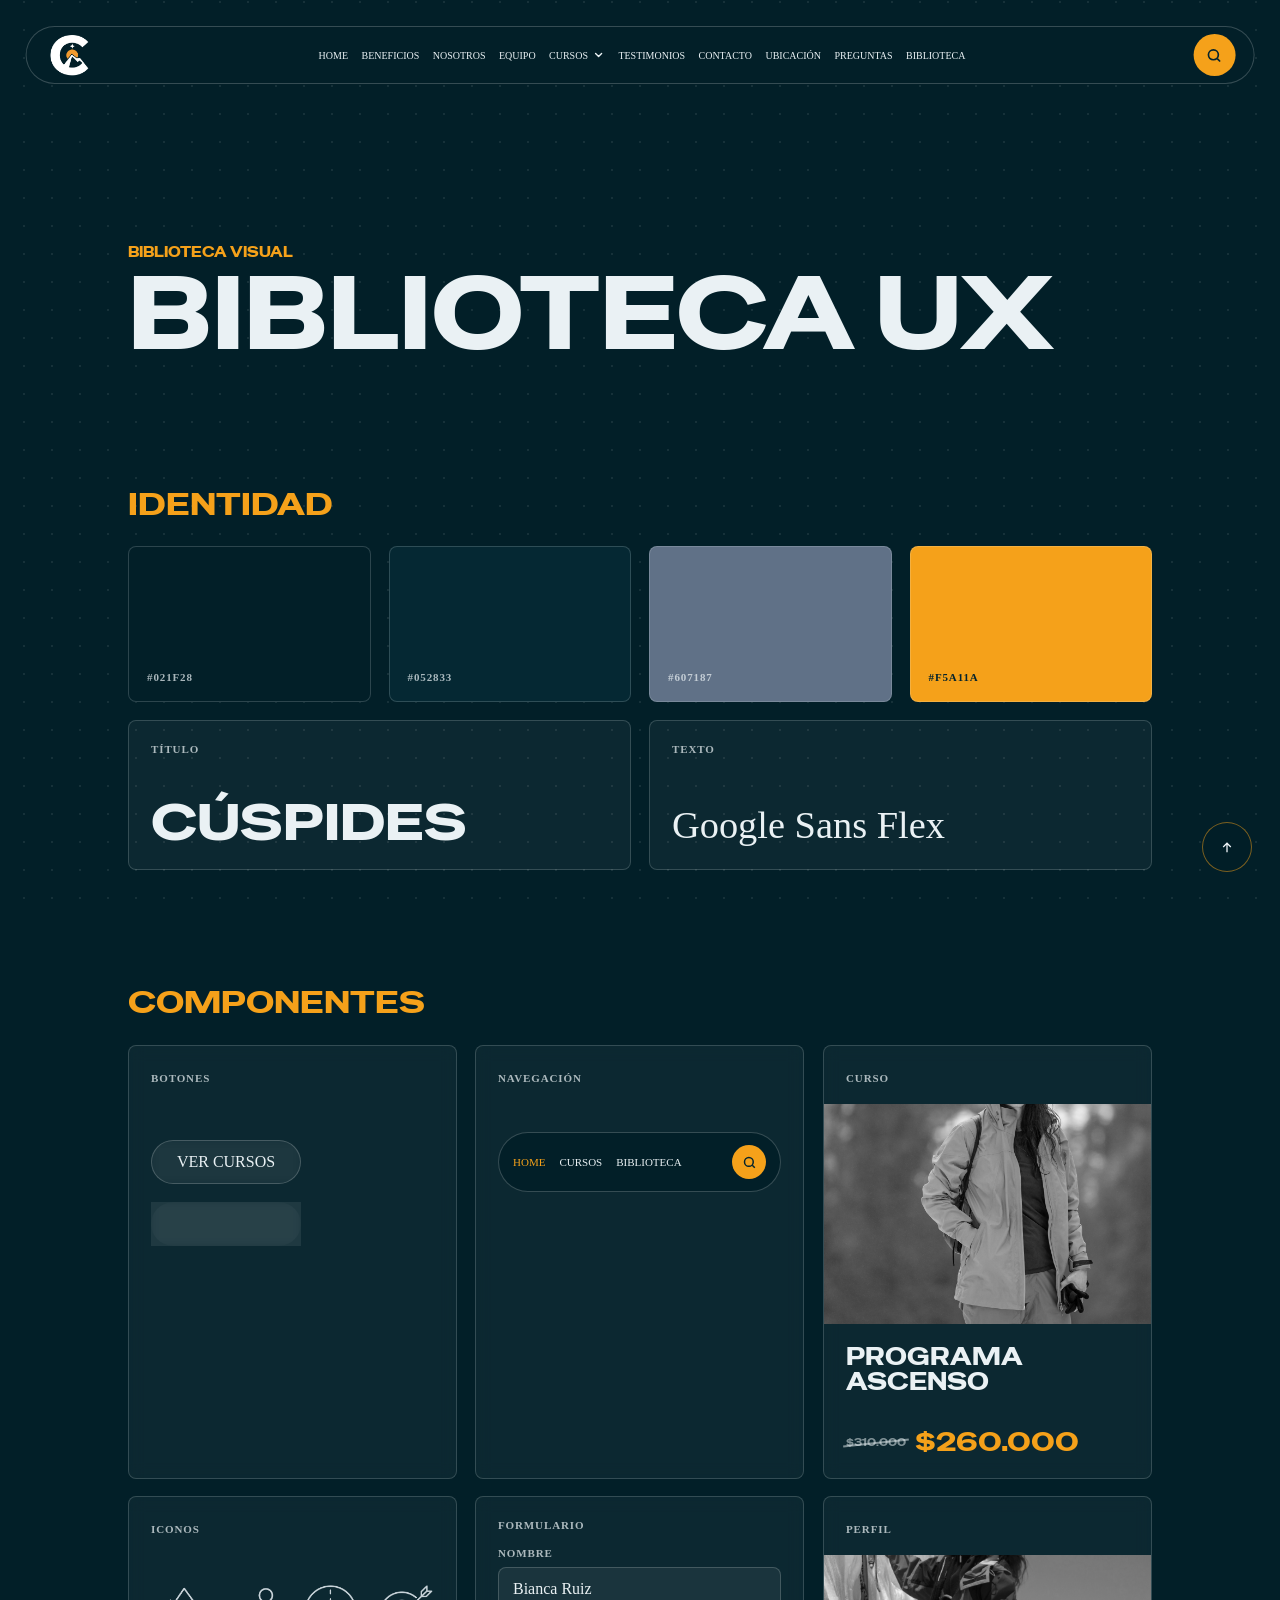
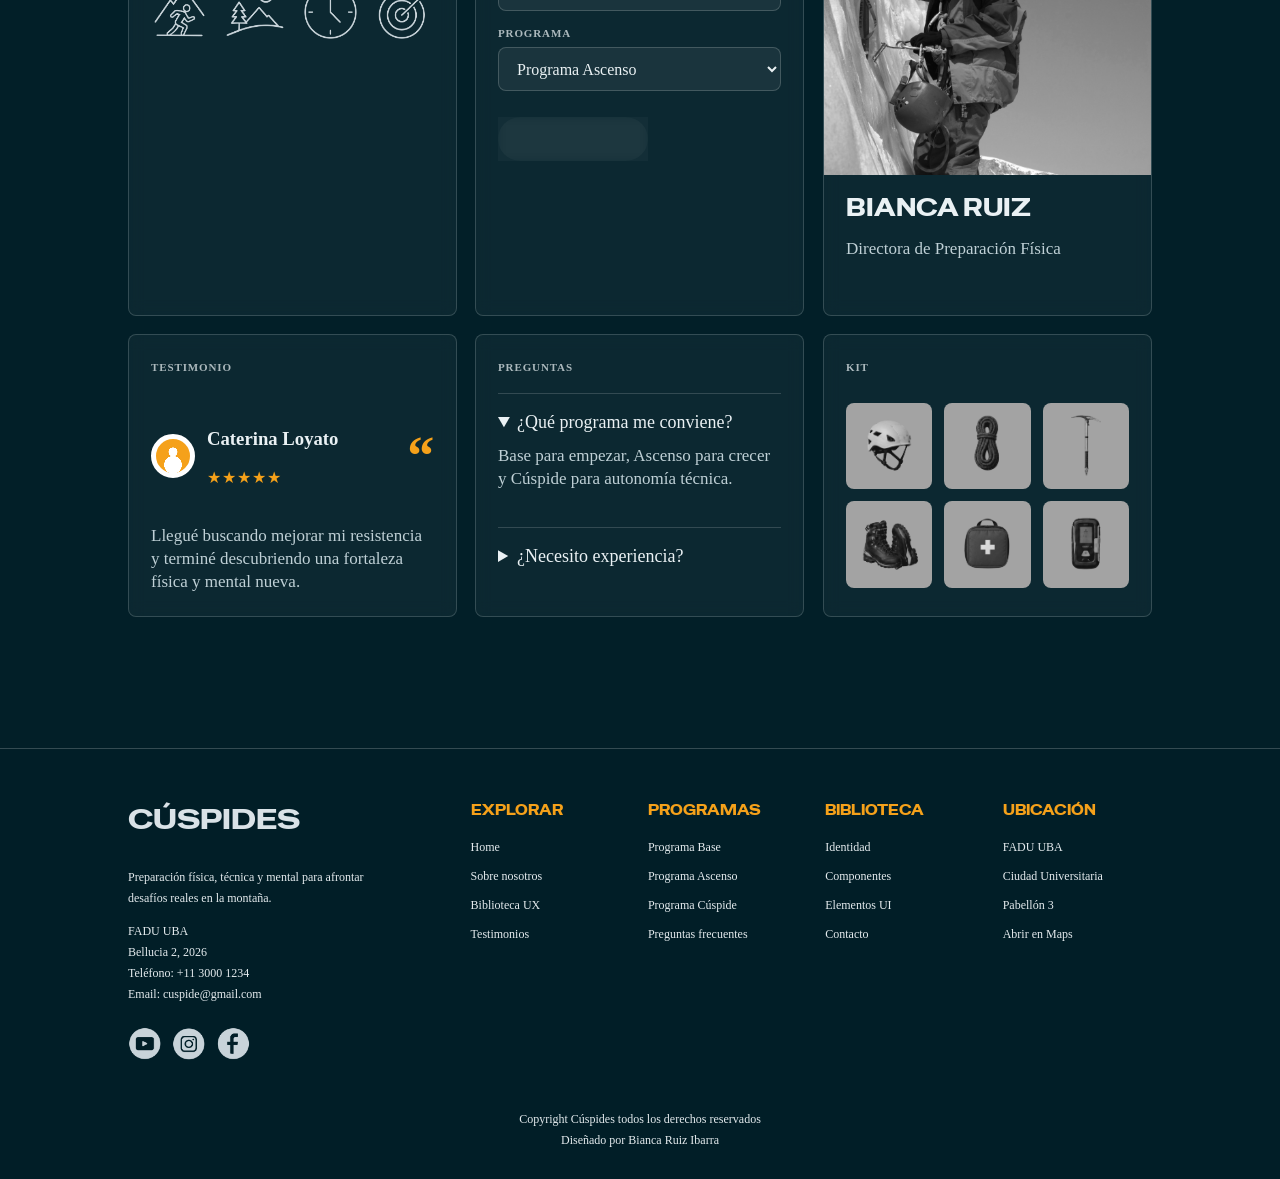
==== biblioteca.html @ 5a0a2b15 "PREENTREGAPRUEBA" ====
<!doctype html>
<html lang="es">
  <head>
    <meta charset="UTF-8" />
    <meta name="viewport" content="width=device-width, initial-scale=1.0" />
    <title>Biblioteca UX | Cúspides</title>
    <link rel="preconnect" href="https://fonts.googleapis.com" />
    <link rel="preconnect" href="https://fonts.gstatic.com" crossorigin />
    <link href="https://fonts.googleapis.com/css2?family=Google+Sans+Flex:opsz,wght@6..144,300..900&family=Special+Gothic+Expanded+One&display=swap" rel="stylesheet" />
    <link rel="stylesheet" href="styles.css" />
  </head>
  <body class="library-page">
    <div class="cursor-follower" aria-hidden="true"></div>
    <header class="site-header" data-header>
      <a class="brand" href="index.html" aria-label="Cúspides inicio">
        <img src="assets/images/LOGO.png" alt="Cúspides" />
      </a>
      <a class="search-link" href="index.html#cursos" aria-label="Buscar cursos">
        <svg viewBox="0 0 24 24" aria-hidden="true"><circle cx="11" cy="11" r="7"></circle><path d="m16.5 16.5 4 4"></path></svg>
      </a>
      <button class="menu-toggle" type="button" aria-label="Abrir menú" aria-expanded="false" data-menu-toggle>
        <span></span>
        <span></span>
        <span></span>
      </button>
      <nav class="main-nav" data-nav>
        <a href="index.html#home">Home</a>
        <a href="index.html#beneficios">Beneficios</a>
        <a href="index.html#nosotros">Nosotros</a>
        <a href="index.html#equipo">Equipo</a>
        <div class="nav-course-menu">
          <button class="nav-course-trigger" type="button" aria-expanded="false" data-nav-course-toggle>
            <span>Cursos</span>
            <svg viewBox="0 0 16 16" aria-hidden="true"><path d="M4 6l4 4 4-4"></path></svg>
          </button>
          <div class="nav-course-dropdown" aria-label="Cursos disponibles">
            <a href="index.html#cursos">Programa Base</a>
            <a class="is-ascenso" href="programa-ascenso.html" data-detail-page-link>Programa Ascenso</a>
            <a href="index.html#cursos">Programa Cúspide</a>
          </div>
        </div>
        <a href="index.html#testimonios">Testimonios</a>
        <a href="index.html#contacto">Contacto</a>
        <a href="index.html#ubicacion">Ubicación</a>
        <a href="index.html#preguntas">Preguntas</a>
        <a class="active" href="biblioteca.html">Biblioteca</a>
      </nav>
    </header>

    <main id="home" class="library-main">
      <section class="library-hero-simple">
        <div class="library-hero-copy" data-animate>
          <p class="eyebrow">Biblioteca visual</p>
          <h1>Biblioteca UX</h1>
        </div>
      </section>

      <section class="library-showcase section-pad" id="identidad">
        <div class="library-showcase-head" data-animate>
          <h2>Identidad</h2>
        </div>
        <div class="library-swatch-grid" data-animate>
          <article class="library-swatch deep"><span>#021F28</span></article>
          <article class="library-swatch navy"><span>#052833</span></article>
          <article class="library-swatch steel"><span>#607187</span></article>
          <article class="library-swatch orange"><span>#F5A11A</span></article>
          <article class="library-font-card title-font"><span>Título</span><strong>CÚSPIDES</strong></article>
          <article class="library-font-card body-font"><span>Texto</span><strong>Google Sans Flex</strong></article>
        </div>
      </section>

      <section class="library-showcase section-pad" id="componentes">
        <div class="library-showcase-head" data-animate>
          <h2>Componentes</h2>
        </div>
        <div class="component-gallery">
          <article class="component-tile buttons-tile" data-animate>
            <span>Botones</span>
            <div class="button-row">
              <a class="outline-btn" href="index.html#cursos">Ver cursos</a>
              <a class="outline-btn dark" href="programa-ascenso.html" data-detail-page-link>Detalle</a>
            </div>
          </article>

          <article class="component-tile nav-tile" data-animate>
            <span>Navegación</span>
            <div class="mini-nav">
              <a class="active" href="index.html#home">Home</a>
              <a href="index.html#cursos">Cursos</a>
              <a href="biblioteca.html">Biblioteca</a>
              <a class="mini-search" href="index.html#cursos" aria-label="Buscar">
                <svg viewBox="0 0 24 24" aria-hidden="true"><circle cx="11" cy="11" r="7"></circle><path d="m16.5 16.5 4 4"></path></svg>
              </a>
            </div>
          </article>

          <article class="component-tile course-tile" data-animate>
            <span>Curso</span>
            <img src="assets/images/card4.jpg" alt="Cordada en ascenso" />
            <h3>Programa Ascenso</h3>
            <div class="course-price" aria-label="Precio con descuento: $260.000. Precio anterior: $310.000.">
              <span>$310.000</span>
              <b>$260.000</b>
            </div>
          </article>

          <article class="component-tile benefit-tile" data-animate>
            <span>Iconos</span>
            <div class="benefit-icons-row">
              <img src="assets/images/icono1.png" alt="" />
              <img src="assets/images/icono4.png" alt="" />
              <img src="assets/images/icono7.png" alt="" />
              <img src="assets/images/icono9.png" alt="" />
            </div>
          </article>

          <article class="component-tile form-tile" data-animate>
            <span>Formulario</span>
            <label><small>Nombre</small><input type="text" value="Bianca Ruiz" aria-label="Nombre" /></label>
            <label><small>Programa</small><select aria-label="Programa"><option>Programa Ascenso</option></select></label>
            <button class="outline-btn" type="button">Enviar</button>
          </article>

          <article class="component-tile coach-tile" data-animate>
            <span>Perfil</span>
            <img src="assets/images/bianca.jpg" alt="Bianca Ruiz escalando hielo" />
            <h3>Bianca Ruiz</h3>
            <p>Directora de Preparación Física</p>
          </article>

          <article class="component-tile testimonial-tile" data-animate>
            <span>Testimonio</span>
            <div class="person"><span></span><div><h3>Caterina Loyato</h3><p>★★★★★</p></div><b>“</b></div>
            <p>Llegué buscando mejorar mi resistencia y terminé descubriendo una fortaleza física y mental nueva.</p>
          </article>

          <article class="component-tile faq-tile" data-animate>
            <span>Preguntas</span>
            <details open>
              <summary>¿Qué programa me conviene?</summary>
              <p>Base para empezar, Ascenso para crecer y Cúspide para autonomía técnica.</p>
            </details>
            <details>
              <summary>¿Necesito experiencia?</summary>
              <p>Depende del programa elegido.</p>
            </details>
          </article>

          <article class="component-tile kit-tile" data-animate>
            <span>Kit</span>
            <div class="kit-mini-grid">
              <img src="assets/images/tool4.png" alt="" />
              <img src="assets/images/tool6.png" alt="" />
              <img src="assets/images/tool8.png" alt="" />
              <img src="assets/images/tool9.png" alt="" />
              <img src="assets/images/tool12.png" alt="" />
              <img src="assets/images/tool14.png" alt="" />
            </div>
          </article>
        </div>
      </section>
    </main>

    <footer class="footer">
      <div class="footer-inner">
        <div class="footer-brand">
          <h2>Cúspides</h2>
          <p>Preparación física, técnica y mental para afrontar desafíos reales en la montaña.</p>
          <p>FADU UBA<br />Bellucia 2, 2026<br />Teléfono: +11 3000 1234<br />Email: cuspide@gmail.com</p>
          <div class="socials">
            <a href="#" aria-label="YouTube de Cúspides">
              <img src="assets/images/redes1.png" alt="" />
            </a>
            <a href="#" aria-label="Instagram de Cúspides">
              <img src="assets/images/redes2.png" alt="" />
            </a>
            <a href="#" aria-label="Facebook de Cúspides">
              <img src="assets/images/redes3.png" alt="" />
            </a>
          </div>
        </div>
        <nav class="footer-links" aria-label="Enlaces del footer">
          <div>
            <h3>Explorar</h3>
            <a href="index.html#home">Home</a>
            <a href="index.html#nosotros">Sobre nosotros</a>
            <a href="biblioteca.html">Biblioteca UX</a>
            <a href="index.html#testimonios">Testimonios</a>
          </div>
          <div>
            <h3>Programas</h3>
            <a href="index.html#cursos">Programa Base</a>
            <a href="programa-ascenso.html" data-detail-page-link>Programa Ascenso</a>
            <a href="index.html#cursos">Programa Cúspide</a>
            <a href="index.html#preguntas">Preguntas frecuentes</a>
          </div>
          <div>
            <h3>Biblioteca</h3>
            <a href="#identidad">Identidad</a>
            <a href="#componentes">Componentes</a>
            <a href="#componentes">Elementos UI</a>
            <a href="index.html#contacto">Contacto</a>
          </div>
          <div>
            <h3>Ubicación</h3>
            <a href="index.html#ubicacion">FADU UBA</a>
            <a href="index.html#ubicacion">Ciudad Universitaria</a>
            <a href="index.html#ubicacion">Pabellón 3</a>
            <a href="https://www.google.com/maps/search/?api=1&query=FADU%20UBA%20Ciudad%20Universitaria%20Buenos%20Aires" target="_blank" rel="noreferrer">Abrir en Maps</a>
          </div>
        </nav>
      </div>
      <p class="copyright">Copyright Cúspides todos los derechos reservados<br />Diseñado por Bianca Ruiz Ibarra</p>
    </footer>

    <a class="back-top" href="#home" aria-label="Volver al inicio">
      <svg class="back-top-icon" viewBox="0 0 24 24" aria-hidden="true">
        <path d="M12 5 5.6 11.4l1.4 1.4 4-4V20h2V8.8l4 4 1.4-1.4L12 5Z"></path>
      </svg>
    </a>

    <script src="script.js"></script>
  </body>
</html>
---- styles.css ----
:root {
  --navy: #052833;
  --deep: #021f28;
  --ink: #05242d;
  --muted: #9eb2bd;
  --light: #eaf1f4;
  --orange: #f5a11a;
  --steel: #607187;
  --card: #5c6d83;
  --glass-card: rgba(255, 255, 255, 0.11);
  --glass-border: rgba(255, 255, 255, 0.2);
  --white: #ffffff;
  --font-title: "Special Gothic Expanded One";
  --font-body: "Google Sans Flex";
}

* {
  box-sizing: border-box;
}

html {
  scroll-behavior: smooth;
  max-width: 100%;
  overflow-x: hidden;
}

body {
  margin: 0;
  font-family: var(--font-body);
  color: var(--light);
  background-color: var(--deep);
  background-image: radial-gradient(circle, rgba(255, 255, 255, 0.08) 1px, transparent 1px);
  background-size: 28px 28px;
  background-position: center;
  background-attachment: fixed;
  max-width: 100%;
  overflow-x: hidden;
}

body::before {
  content: "";
  position: fixed;
  inset: 0;
  z-index: 70;
  pointer-events: none;
  opacity: 0;
  background:
    radial-gradient(
      circle 280px at var(--cursor-x, 50vw) var(--cursor-y, 50vh),
      rgba(245, 161, 26, 0.32) 0%,
      rgba(245, 161, 26, 0.22) 18%,
      rgba(160, 205, 225, 0.13) 42%,
      rgba(255, 255, 255, 0.05) 62%,
      transparent 88%
    );
  filter: blur(14px);
  mix-blend-mode: screen;
  transition: opacity 0.25s ease;
}

body.has-cursor-light::before {
  opacity: 1;
}

img {
  display: block;
  max-width: 100%;
}

a {
  color: inherit;
  text-decoration: none;
}

.no-wrap {
  white-space: nowrap;
}

.cursor-follower {
  position: fixed;
  left: 0;
  top: 0;
  z-index: 80;
  width: 38px;
  height: 38px;
  border: 1px solid rgba(245, 161, 26, 0.78);
  border-radius: 50%;
  pointer-events: none;
  opacity: 0;
  transform: translate3d(-50%, -50%, 0) scale(0.72);
  mix-blend-mode: screen;
  transition: width 0.24s ease, height 0.24s ease, border-color 0.24s ease, background 0.24s ease, opacity 0.2s ease;
}

.cursor-follower::after {
  content: "";
  position: absolute;
  left: 50%;
  top: 50%;
  width: 6px;
  height: 6px;
  border-radius: 50%;
  background: var(--orange);
  transform: translate(-50%, -50%);
}

.cursor-follower.is-visible {
  opacity: 1;
}

.cursor-follower.is-active {
  width: 82px;
  height: 82px;
  border-color: rgba(255, 255, 255, 0.58);
  background: rgba(245, 161, 26, 0.12);
}

@media (pointer: fine) {
  body,
  a,
  button,
  .coach-card,
  .course-marker,
  .testimonial,
  .benefit {
    cursor: none;
  }
}

@media (pointer: coarse) {
  .cursor-follower {
    display: none;
  }
}

@media (prefers-reduced-motion: reduce) {
  [data-animate] {
    transition: none;
  }

  .summit-image-window img.is-active {
    animation: none;
  }

  .program-detail-page .program-price-card,
  .program-detail-page .mini-plan {
    animation: none;
  }
}

.site-header {
  position: fixed;
  z-index: 20;
  top: 26px;
  left: 50%;
  width: min(96vw, 1320px);
  height: 58px;
  padding: 0 18px 0 22px;
  display: flex;
  align-items: center;
  justify-content: center;
  background: var(--deep);
  border: 1px solid var(--glass-border);
  border-radius: 999px;
  transform: translateX(-50%);
  transition: background 0.3s ease, border-color 0.3s ease;
}

main,
.footer {
  position: relative;
  z-index: 1;
}

.site-header.scrolled {
  background: var(--deep);
  border-color: var(--glass-border);
}

.brand img {
  width: 42px;
  height: 42px;
  object-fit: contain;
}

.brand {
  position: absolute;
  left: 22px;
}

.main-nav {
  display: flex;
  align-items: center;
  justify-content: center;
  gap: clamp(8px, 1.05vw, 18px);
  color: #eaf1f4;
  font-size: clamp(10px, 0.78vw, 12.5px);
  font-weight: 300;
  text-transform: uppercase;
}

.main-nav a {
  transition: color 0.25s ease, font-weight 0.25s ease;
}

.main-nav a:hover,
.main-nav .active,
.nav-course-trigger:hover,
.nav-course-trigger.active {
  color: var(--light);
  font-weight: 400;
}

.nav-course-menu {
  position: relative;
  padding: 18px 0;
  margin: -18px 0;
}

.nav-course-trigger {
  display: inline-flex;
  align-items: center;
  gap: 5px;
  border: 0;
  padding: 0;
  color: inherit;
  background: transparent;
  font: inherit;
  text-transform: inherit;
  cursor: pointer;
  transition: color 0.25s ease, font-weight 0.25s ease;
}

.nav-course-trigger svg {
  width: 12px;
  height: 12px;
  fill: none;
  stroke: currentColor;
  stroke-width: 1.8;
  stroke-linecap: round;
  stroke-linejoin: round;
  transition: transform 0.22s ease;
}

.nav-course-menu:hover .nav-course-trigger svg,
.nav-course-menu:focus-within .nav-course-trigger svg,
.nav-course-menu.is-open .nav-course-trigger svg {
  transform: rotate(180deg);
}

.nav-course-dropdown {
  position: absolute;
  top: 100%;
  left: 50%;
  z-index: 5;
  min-width: 190px;
  padding: 14px 16px 12px;
  display: grid;
  gap: 10px;
  background: var(--deep);
  border: 1px solid var(--glass-border);
  border-top: 0;
  border-radius: 0 0 8px 8px;
  opacity: 0;
  pointer-events: none;
  transform: translate(-50%, -6px);
  transition: opacity 0.22s ease, transform 0.22s ease;
}

.nav-course-menu:hover .nav-course-dropdown,
.nav-course-menu:focus-within .nav-course-dropdown {
  opacity: 1;
  pointer-events: auto;
  transform: translate(-50%, 0);
}

.main-nav .nav-course-dropdown a,
.main-nav .nav-course-dropdown a:hover {
  padding: 0;
  color: #eaf1f4;
  font-weight: 300;
  white-space: nowrap;
}

.main-nav .nav-course-dropdown .is-ascenso:hover {
  color: var(--light);
  font-weight: 400;
}

.search-link {
  position: absolute;
  right: 18px;
  width: 42px;
  height: 42px;
  display: inline-grid;
  place-items: center;
  border-radius: 50%;
  color: var(--ink);
  background: var(--orange);
}

.search-link:hover,
.main-nav .search-link.active {
  color: var(--ink);
  background: var(--orange);
}

.search-link svg {
  width: 17px;
  height: 17px;
  fill: none;
  stroke: currentColor;
  stroke-width: 2.4;
}

.menu-toggle {
  display: none;
  width: 42px;
  height: 42px;
  border: 1px solid rgba(255, 255, 255, 0.28);
  background: transparent;
}

.menu-toggle span {
  display: block;
  width: 19px;
  height: 2px;
  margin: 5px auto;
  background: var(--light);
}

.hero {
  min-height: 760px;
  display: grid;
  place-items: center;
  position: relative;
  overflow: hidden;
  isolation: isolate;
  background: var(--navy);
}

.hero-bg {
  position: absolute;
  inset: 0;
  z-index: 0;
  width: 100%;
  height: 100%;
  object-fit: cover;
  object-position: center 40%;
  transform: scale(1.015);
  transform-origin: center bottom;
}

.hero-foreground {
  position: absolute;
  inset: 0;
  z-index: 2;
  width: 100%;
  height: 100%;
  object-fit: cover;
  object-position: center 40%;
  pointer-events: none;
  transform: scale(1.015);
  transform-origin: center bottom;
  will-change: transform;
}

.hero::after {
  content: "";
  position: absolute;
  left: 0;
  right: 0;
  bottom: 0;
  z-index: 4;
  height: 180px;
  pointer-events: none;
  background: linear-gradient(to bottom, rgba(2, 31, 40, 0), rgba(2, 31, 40, 1));
}

.hero-content {
  margin-top: -22px;
  width: min(1120px, 90vw);
  text-align: center;
  position: relative;
}

.hero-title-layer {
  position: relative;
  z-index: 1;
  will-change: transform;
  transform: translate3d(0, var(--hero-title-shift, 0px), 0);
}

.hero p {
  margin: 0 0 2px;
  color: var(--navy);
  font-family: var(--font-body);
  font-weight: 300;
  text-transform: none;
  font-size: clamp(13px, 1.2vw, 18px);
}

.hero h1 {
  margin: 0 0 262px;
  color: var(--navy);
  font-family: var(--font-title);
  text-transform: none;
  font-size: 166px;
  line-height: 1;
  font-weight: 400;
  letter-spacing: 0;
}

.outline-btn {
  display: inline-grid;
  place-items: center;
  position: relative;
  isolation: isolate;
  z-index: 5;
  width: 150px;
  min-height: 44px;
  border: 1px solid var(--glass-border);
  border-radius: 999px;
  color: var(--light);
  background: rgba(255, 255, 255, 0.03);
  backdrop-filter: blur(5px);
  -webkit-backdrop-filter: blur(5px);
  font-family: var(--font-body);
  font-size: 16px;
  font-weight: 300;
  text-transform: uppercase;
  cursor: pointer;
  overflow: hidden;
  transition: all 0.3s cubic-bezier(0.23, 1, 0.32, 1);
}

.outline-btn::before {
  content: "";
  position: absolute;
  inset: 0;
  z-index: -1;
  width: 50px;
  height: 50px;
  margin: auto;
  border-radius: inherit;
  background-color: var(--orange);
  scale: 0;
  transition: all 0.6s cubic-bezier(0.23, 1, 0.32, 1);
}

.outline-btn:hover::before {
  scale: 3;
}

.outline-btn:hover {
  border-color: var(--orange);
  color: var(--ink);
  scale: 1.1;
  box-shadow: 0 0 20px rgba(245, 161, 26, 0.4);
}

.outline-btn:active {
  scale: 1;
}

.outline-btn.small {
  width: 150px;
  min-height: 42px;
}

.outline-btn.dark {
  border-color: rgba(234, 241, 244, 0.46);
  color: var(--light);
  background: rgba(255, 255, 255, 0.08);
  backdrop-filter: blur(5px);
  -webkit-backdrop-filter: blur(5px);
}

.section-pad {
  padding: 122px 10vw;
}

.section-heading {
  text-align: center;
  margin: 0 auto 44px;
  max-width: 760px;
}

.section-heading.compact {
  margin-bottom: 34px;
}

.section-heading h2,
.team h2,
.courses h2,
.testimonials h2 {
  margin: 0 0 14px;
  color: var(--orange);
  font-family: var(--font-title);
  text-transform: uppercase;
  font-size: clamp(23px, 2.4vw, 32px);
  font-weight: 400;
  line-height: 1.05;
}

.section-heading p,
.team p,
.about-copy p {
  color: #bfd0d6;
  font-size: 20px;
  font-weight: 300;
  line-height: 1.35;
}

.team p,
.about-copy p {
  margin: 0 0 12px;
}

.benefits {
  position: relative;
  padding-top: 86px;
  padding-bottom: 86px;
}

.benefits::before {
  content: "";
  position: absolute;
  left: 0;
  right: 0;
  top: 0;
  z-index: 0;
  height: 180px;
  pointer-events: none;
  background: linear-gradient(to bottom, rgba(2, 31, 40, 1), rgba(2, 31, 40, 0));
}

.benefits > * {
  position: relative;
  z-index: 1;
}

.benefit-grid {
  display: grid;
  grid-template-columns: repeat(4, 1fr);
  gap: 30px;
  width: min(880px, 100%);
  margin: 0 auto;
}

.benefit {
  text-align: center;
}

.benefit img {
  width: 72px;
  height: 72px;
  margin: 0 auto 14px;
  object-fit: contain;
  transition: transform 0.32s ease, filter 0.32s ease;
  will-change: transform;
}

.benefit:hover img {
  animation: iconHoverLift 0.58s ease both;
}

.benefit h3 {
  margin: 0;
  color: #d9e3e8;
  font-family: var(--font-body);
  font-size: 16px;
  font-weight: 300;
  line-height: 1.15;
  text-transform: uppercase;
  min-height: 38px;
  text-wrap: balance;
  transition: color 0.28s ease, font-weight 0.28s ease;
}

.benefit:hover h3 {
  color: var(--orange);
  font-weight: 400;
}

.about,
.team {
  display: grid;
  grid-template-columns: 0.8fr 1.45fr;
  gap: 64px;
  align-items: center;
}

.about {
  padding-top: 136px;
  padding-bottom: 136px;
}

.about-copy {
  max-width: 520px;
  min-height: 390px;
  display: flex;
  flex-direction: column;
  justify-content: center;
}

.eyebrow {
  margin-bottom: 8px;
  color: var(--orange) !important;
  font-family: var(--font-title);
  font-size: 14px !important;
  font-weight: 400;
  line-height: 1.05;
  text-transform: uppercase;
}

.about-copy h2 {
  margin: 0 0 22px;
  color: #dfe8ec;
  font-family: var(--font-title);
  font-size: clamp(25px, 2.55vw, 38px);
  font-weight: 400;
  line-height: 1.12;
}

.about-copy h2 span {
  display: block;
  white-space: nowrap;
}

.about-media {
  min-height: 460px;
  position: relative;
}

.about-mobile-gallery {
  display: none;
}

.photo-stack {
  position: absolute;
  overflow: visible;
  border: 1px solid rgba(245, 161, 26, 0.78);
  border-radius: 8px;
  transition: box-shadow 0.28s ease;
}

.photo-stack:hover {
  box-shadow: 0 0 12px rgba(245, 161, 26, 0.4);
}

.photo-stack img {
  position: absolute;
  inset: 0;
  width: 100%;
  height: 100%;
  object-fit: cover;
  object-position: center;
  border-radius: inherit;
  opacity: 0;
  filter: grayscale(1);
  transition: opacity 0.45s ease, filter 0.36s ease;
}

.photo-stack img.is-active {
  opacity: 1;
}

.photo-caption {
  position: absolute;
  left: 0;
  right: 0;
  bottom: -28px;
  z-index: 3;
  padding: 0;
  color: var(--light);
  background: transparent;
  border: 0;
  border-radius: 0;
  backdrop-filter: none;
  -webkit-backdrop-filter: none;
  font-family: var(--font-body);
  font-size: clamp(10px, 0.78vw, 12.5px);
  font-weight: 400;
  line-height: 1.1;
  text-align: center;
  text-transform: none;
  opacity: 0;
  translate: 0 5px;
  transition: opacity 0.28s ease, translate 0.28s ease;
}

.photo-stack:hover .photo-caption {
  opacity: 1;
  translate: 0 0;
}

.photo-stack.is-mirrored .photo-caption {
  transform: scaleX(-1);
}

.photo-stack:hover img {
  filter: grayscale(0);
}

.photo-stack.back {
  left: 0;
  top: 62px;
  width: 41%;
  height: 360px;
  object-position: center;
  z-index: 2;
}

.photo-stack.front {
  right: 0;
  top: 0;
  width: 78%;
  height: 390px;
  object-position: center;
  z-index: 1;
}

.photo-stack.is-mirrored {
  transform: scaleX(-1);
}

.team {
  grid-template-columns: 1fr 1.1fr;
  align-items: start;
  position: sticky;
  top: 0;
  z-index: 1;
  min-height: 100vh;
  background: transparent;
}

.team-copy {
  min-height: 360px;
  display: flex;
  flex-direction: column;
}

.stats {
  display: flex;
  gap: 26px;
  margin-top: auto;
}

.stats div {
  text-align: center;
}

.stats strong {
  display: block;
  color: var(--orange);
  font-family: var(--font-title);
  font-size: clamp(38px, 4.5vw, 58px);
  font-weight: 400;
  line-height: 0.9;
}

.stats span {
  display: block;
  color: #c9d7dc;
  font-size: 15px;
  font-weight: 300;
  line-height: 1.05;
  text-transform: uppercase;
}

.coach-list {
  display: grid;
  gap: 28px;
  align-items: start;
  background: transparent;
}

.coach-viewport {
  overflow-x: clip;
  overflow-y: visible;
  padding: 12px 0 0;
  margin: -12px 0 0;
  background: transparent;
  touch-action: none;
}

.coach-track {
  display: grid;
  grid-auto-columns: 100%;
  grid-auto-flow: column;
  background: transparent;
  transform: translateX(calc((var(--coach-shift, 0px) * -1) + var(--coach-drag, 0px)));
  transition: transform 0.55s cubic-bezier(0.2, 0.8, 0.2, 1);
  will-change: transform;
}

.coach-track.is-dragging {
  transition: none;
}

.coach-slide {
  display: grid;
  grid-template-columns: repeat(2, minmax(0, 1fr));
  gap: 28px;
}

.coach-card {
  position: relative;
  isolation: isolate;
  display: block;
  height: 360px;
  perspective: 1200px;
  background: transparent;
  border-radius: 8px;
  backdrop-filter: blur(5px);
  -webkit-backdrop-filter: blur(5px);
  text-align: center;
  overflow: visible;
  cursor: pointer;
  transition: transform 0.28s ease;
  user-select: none;
}

.coach-card-inner {
  position: relative;
  width: 100%;
  height: 100%;
  border-radius: inherit;
  transition: transform 0.8s ease;
  transform-style: preserve-3d;
}

.coach-card.is-flipped .coach-card-inner {
  transform: rotateY(180deg);
}

.coach-card-face {
  position: absolute;
  inset: 0;
  overflow: hidden;
  border: 1px solid var(--glass-border);
  border-radius: inherit;
  -webkit-backface-visibility: hidden;
  backface-visibility: hidden;
  transition: border-color 0.28s ease, box-shadow 0.28s ease;
}

.coach-card-back {
  transform: rotateY(180deg);
  pointer-events: none;
}

.coach-card.is-flipped .coach-card-front {
  pointer-events: none;
}

.coach-card.is-flipped .coach-card-back {
  pointer-events: auto;
}

.coach-card-front::before {
  content: "";
  position: absolute;
  inset: 0;
  z-index: 1;
  pointer-events: none;
  background: linear-gradient(to bottom, transparent 42%, rgba(2, 31, 40, 0.1) 58%, rgba(2, 31, 40, 0.82) 100%);
}

.coach-card:hover {
  transform: translateY(-8px);
}

.coach-card:hover .coach-card-face {
  border-color: rgba(245, 161, 26, 0.78);
  box-shadow: 0 0 14px rgba(245, 161, 26, 0.32);
}

.coach-card img {
  position: absolute;
  inset: 0;
  z-index: 0;
  width: 100%;
  height: 100%;
  object-fit: cover;
  object-position: center;
  pointer-events: none;
  filter: grayscale(1);
  transition: filter 0.36s ease;
}

.coach-card:hover img {
  filter: grayscale(0);
}

.coach-slide:nth-child(1) .coach-card:first-child .coach-card-front img {
  object-position: 50% 34%;
}

.coach-slide:nth-child(1) .coach-card:nth-child(2) .coach-card-front img {
  object-position: 66% 48%;
}

.coach-slide:nth-child(2) .coach-card:first-child .coach-card-front img {
  object-position: 28% 36%;
}

.coach-slide:nth-child(2) .coach-card:nth-child(2) .coach-card-front img {
  object-position: 50% 38%;
}

.coach-slide:nth-child(3) .coach-card:first-child .coach-card-front img {
  object-position: 54% 34%;
}

.coach-slide:nth-child(3) .coach-card:nth-child(2) .coach-card-front img {
  object-position: 62% 42%;
}

.coach-card-copy {
  position: absolute;
  left: 0;
  right: 0;
  bottom: 0;
  z-index: 2;
  padding: 0 18px 20px;
}

.coach-card-copy::after {
  content: "ver perfil";
  display: block;
  margin-top: 8px;
  color: var(--orange);
  font-size: 12px;
  font-weight: 700;
  letter-spacing: 0.08em;
  line-height: 1.2;
  text-transform: uppercase;
  opacity: 0;
  transform: translateY(6px);
  transition: opacity 0.24s ease, transform 0.24s ease;
}

.coach-card:hover .coach-card-copy::after {
  opacity: 1;
  transform: translateY(0);
}

.profile-card {
  position: relative;
  z-index: 2;
  display: grid;
  grid-template-rows: 82px 1fr 62px 38px;
  width: 100%;
  height: 100%;
  color: #06151a;
  background: #eef4f0;
  text-align: left;
}

.profile-top {
  position: relative;
  display: flex;
  align-items: end;
  justify-content: flex-start;
  padding: 14px;
  overflow: hidden;
  background:
    linear-gradient(rgba(245, 161, 26, 0.82), rgba(245, 161, 26, 0.82)),
    url("assets/images/texturafondo.jpg") center / cover;
}

.profile-avatar {
  position: relative;
  z-index: 1;
  display: grid;
  place-items: center;
  width: 48px;
  height: 48px;
  color: var(--orange);
  background: #06151a;
  border-radius: 50%;
  font-family: var(--font-title);
  font-size: 22px;
  line-height: 1;
}

.profile-body {
  padding: 12px 15px 10px;
  background: #f4f6f1;
  border-bottom: 2px solid #06151a;
}

.profile-handle {
  display: block;
  margin-bottom: 9px;
  color: rgba(6, 21, 26, 0.46);
  font-size: 10px;
  font-weight: 800;
  letter-spacing: 0.08em;
  line-height: 1;
  text-transform: uppercase;
}

.coach-card .profile-body h3 {
  max-width: 12ch;
  color: #06151a;
  font-family: var(--font-title);
  font-size: 24px;
  font-weight: 400;
  line-height: 0.98;
  text-transform: uppercase;
}

.coach-card .profile-body h3 span {
  display: block;
}

.coach-card .profile-body p {
  margin-top: 8px;
  color: #24363c;
  font-size: 11.5px;
  font-weight: 700;
  line-height: 1.32;
}

.profile-stats {
  display: grid;
  grid-template-columns: repeat(3, minmax(0, 1fr));
  background: #f8faf6;
  border-bottom: 2px solid #06151a;
}

.coach-card .profile-stats div {
  display: grid;
  place-items: center;
  align-content: center;
  min-width: 0;
  border-right: 2px solid #06151a;
  text-align: center;
}

.coach-card .profile-stats div:last-child {
  border-right: 0;
}

.coach-card .profile-stats strong {
  color: #06151a;
  font-family: var(--font-title);
  font-size: 23px;
  font-weight: 400;
  line-height: 1;
}

.coach-card .profile-stats span {
  margin-top: 5px;
  color: rgba(6, 21, 26, 0.38);
  font-size: 8px;
  font-weight: 900;
  letter-spacing: 0.12em;
  line-height: 1;
  text-transform: uppercase;
}

.profile-action {
  position: relative;
  z-index: 5;
  width: 100%;
  border: 0;
  border-radius: 0;
  display: grid;
  place-items: center;
  color: var(--orange);
  background: #06151a;
  cursor: pointer;
  font-family: var(--font-title);
  font-size: 12px;
  font-weight: 400;
  letter-spacing: 0;
  text-align: center;
  text-transform: uppercase;
  pointer-events: auto;
  touch-action: manipulation;
  transition: color 0.2s ease, background 0.2s ease;
}

.profile-action:hover,
.coach-card.is-flipped .profile-action:hover {
  color: #06151a;
  background: var(--orange);
}

.profile-action.is-following {
  color: #eef4f0;
  background: #10282f;
}

.profile-action.is-following:hover {
  color: #06151a;
  background: var(--orange);
}

.coach-card h3,
.testimonial h3 {
  margin: 0;
  color: #eef4f6;
  font-family: var(--font-body);
  font-weight: 300;
  font-size: 16px;
}

.coach-card h3 {
  font-weight: 700;
}

.coach-card p {
  margin: 4px 0 0;
  color: #dce5e9;
  font-size: 16px;
  font-weight: 300;
  line-height: 1.3;
}

.dots {
  grid-column: 1 / -1;
  display: flex;
  justify-content: center;
  gap: 8px;
}

.dots span,
.dots button {
  width: 8px;
  height: 8px;
  padding: 0;
  border: 0;
  border-radius: 50%;
  background: #78909d;
}

.dots .on,
.dots button.on {
  background: var(--orange);
}

.cta {
  min-height: 370px;
  display: grid;
  align-items: center;
  position: relative;
  overflow: hidden;
}

.cta-media {
  position: absolute;
  inset: 0;
  width: 100%;
  height: 100%;
  object-fit: cover;
  object-position: center var(--cta-image-y, 12%);
  transform: none;
  will-change: transform, object-position;
}

.cta-content {
  position: relative;
  z-index: 1;
  width: min(980px, calc(100% - 12vw));
  margin: 0 auto;
  padding: 0;
  color: var(--light);
  text-align: center;
}

.cta-content[data-animate] {
  opacity: 1;
  transform: none;
}

.cta-content > * {
  opacity: 0;
  transform: translateY(34px);
  transition:
    opacity 0.72s ease,
    transform 0.72s cubic-bezier(0.2, 0.8, 0.2, 1);
  will-change: opacity, transform;
}

.cta-content.is-visible > * {
  opacity: 1;
  transform: translateY(0);
}

.cta-content.is-visible h2 {
  transition-delay: 80ms;
}

.cta-content.is-visible p {
  transition-delay: 230ms;
}

.cta-content.is-visible .outline-btn {
  transition-delay: 380ms, 0ms;
}

.cta h2 {
  margin: 0;
  color: var(--light);
  font-family: var(--font-title);
  text-transform: uppercase;
  font-size: clamp(30px, 3vw, 40px);
  font-weight: 400;
  line-height: 1.02;
  white-space: nowrap;
}

.cta p {
  margin: 8px 0 18px;
  color: var(--light);
  font-size: 20px;
  font-weight: 300;
}

.cta .outline-btn {
  border-color: var(--white);
  color: var(--ink);
  background: var(--white);
}

.cta .outline-btn:hover {
  border-color: var(--orange);
  color: var(--ink);
}

.summit-showcase {
  position: relative;
  min-height: 840px;
  display: grid;
  grid-template-columns: minmax(0, 0.9fr) minmax(520px, 1.1fr);
  gap: clamp(52px, 7vw, 118px);
  align-items: center;
  overflow: hidden;
  background: transparent;
}

.summit-copy {
  position: relative;
  z-index: 2;
  min-height: 500px;
  display: grid;
  align-content: center;
}

.summit-number {
  display: block;
  margin-bottom: -32px;
  color: rgba(158, 178, 189, 0.56);
  font-family: var(--font-title);
  font-size: clamp(128px, 17vw, 238px);
  font-weight: 400;
  line-height: 0.72;
  transition: opacity 0.46s ease, transform 0.72s cubic-bezier(0.19, 1, 0.22, 1);
}

.summit-showcase.is-switching .summit-number {
  opacity: 0;
  transform: translateY(-34px);
}

.summit-text-window {
  position: relative;
  min-height: 344px;
  overflow: visible;
}

.summit-text-slide {
  position: absolute;
  inset: 0;
  display: flex;
  flex-direction: column;
  opacity: 0;
  transform: translateY(72px);
  filter: blur(2px);
  transition: opacity 0.5s ease, transform 0.72s cubic-bezier(0.19, 1, 0.22, 1), filter 0.5s ease;
}

.summit-text-slide.is-active {
  opacity: 1;
  transform: translateY(0);
  filter: blur(0);
}

.summit-text-slide.is-leaving {
  opacity: 0;
  transform: translateY(-72px);
  filter: blur(2px);
}

.summit-text-slide h2 {
  margin: 0 0 66px;
  color: var(--orange);
  font-family: var(--font-title);
  font-size: clamp(23px, 2.4vw, 32px);
  font-weight: 400;
  line-height: 1.05;
  text-transform: uppercase;
}

.summit-text-slide p {
  max-width: 650px;
  margin: 0 0 18px;
  color: #dce5e9;
  font-size: 20px;
  font-weight: 300;
  line-height: 1.35;
}

.summit-text-slide .outline-btn {
  margin-left: 0;
}

.summit-text-slide small {
  margin-top: auto;
  color: var(--orange);
  font-size: clamp(10px, 0.78vw, 12.5px);
  font-weight: 400;
  line-height: 1.2;
  text-transform: uppercase;
}

.summit-text-slide small::before {
  content: "•";
  margin-right: 9px;
}

.summit-media {
  position: relative;
  min-height: 660px;
  display: grid;
  align-items: center;
}

.summit-orange-panel {
  position: absolute;
  top: -120px;
  bottom: -120px;
  left: 9%;
  width: min(52vw, 582px);
  background: var(--orange);
}

.summit-image-window {
  position: relative;
  z-index: 2;
  width: min(37.6vw, 598px);
  aspect-ratio: 1;
  overflow: hidden;
  background: transparent;
  justify-self: start;
  cursor: grab;
  touch-action: none;
  user-select: none;
}

.summit-image-window:active,
.summit-image-window.is-dragging {
  cursor: grabbing;
}

.summit-image-window img {
  position: absolute;
  inset: 0;
  width: 100%;
  height: 100%;
  object-fit: contain;
  object-position: center;
  pointer-events: none;
  user-select: none;
  -webkit-user-drag: none;
  translate: 0 0;
  opacity: 0;
  transform: translateY(72px) scale(1.015);
  filter: blur(2px);
  transition: opacity 0.5s ease, transform 0.72s cubic-bezier(0.19, 1, 0.22, 1), filter 0.5s ease;
}

.summit-image-window img.is-active {
  opacity: 1;
  transform: translateY(0) scale(1);
  filter: blur(0);
  animation: summitFloat 3.6s ease-in-out 0.72s infinite;
}

.summit-image-window img.is-leaving {
  opacity: 0;
  animation: none;
  transform: translateY(-72px) scale(1.015);
  filter: blur(2px);
}

@keyframes summitFloat {
  0%,
  100% {
    translate: 0 0;
  }

  50% {
    translate: 0 -24px;
  }
}

.summit-dots {
  position: absolute;
  z-index: 3;
  top: 50%;
  left: calc(min(37.6vw, 598px) + 24px);
  display: grid;
  gap: 14px;
  transform: translateY(-50%);
}

.summit-dots button {
  width: 12px;
  height: 12px;
  padding: 0;
  border: 0;
  border-radius: 50%;
  background: #c8d3d9;
  cursor: pointer;
  transition: background 0.22s ease, transform 0.22s ease;
}

.summit-dots button.on {
  background: var(--deep);
  transform: scale(1.08);
}

.testimonial-grid {
  display: grid;
  grid-template-columns: repeat(3, 1fr);
  gap: 28px;
}

.course-route {
  position: relative;
  z-index: 3;
  height: 150vw;
  overflow: hidden;
  isolation: isolate;
  background: #0784d4;
}

.course-route::after {
  content: "";
  position: absolute;
  left: 0;
  right: 0;
  z-index: 6;
  height: clamp(240px, 24vw, 460px);
  pointer-events: none;
}

.course-route::after {
  bottom: 0;
  background: linear-gradient(
    to top,
    var(--deep) 0%,
    rgba(2, 31, 40, 0.98) 12%,
    rgba(2, 31, 40, 0.86) 28%,
    rgba(2, 31, 40, 0.58) 52%,
    rgba(2, 31, 40, 0.24) 76%,
    rgba(2, 31, 40, 0) 100%
  );
}

.course-route-bg,
.course-route-front {
  position: absolute;
  inset: 0;
  width: 100%;
  height: 100%;
  object-fit: cover;
  object-position: center top;
  pointer-events: none;
}

.course-route-bg {
  z-index: 0;
}

.course-route-front {
  z-index: 2;
}

.course-route h2 {
  position: absolute;
  z-index: 1;
  top: 14.6%;
  left: 50%;
  width: max-content;
  margin: 0;
  color: var(--orange);
  font-family: var(--font-title);
  font-size: 100px;
  font-weight: 400;
  line-height: 0.95;
  text-align: center;
  text-transform: uppercase;
  transform: translateX(-50%);
  white-space: nowrap;
}

.course-route h2[data-animate] {
  transform: translate(-50%, 34px);
}

.course-route h2[data-animate].is-visible {
  transform: translate(-50%, 0);
}

.course-point {
  position: absolute;
  z-index: 7;
  display: grid;
  justify-items: center;
}

.phase-03 {
  top: 31.35%;
  left: calc(55.05% + 18px);
}

.phase-02 {
  top: 54.35%;
  left: calc(86.85% + 18px);
}

.phase-01 {
  top: 77.35%;
  left: calc(77.05% + 18px);
}

.course-marker {
  position: relative;
  display: flex;
  align-items: center;
  gap: 13px;
  min-width: 168px;
  padding: 0;
  border: 0;
  background: transparent;
  color: #fff;
  font: inherit;
  text-transform: uppercase;
  transform: translateX(-100%);
}

.course-marker::before {
  content: "";
  order: 2;
  width: 18px;
  height: 18px;
  flex: 0 0 auto;
  border-radius: 50%;
  background: #fff;
  box-shadow: 0 0 0 0 rgba(255, 255, 255, 0.72);
  animation: courseBreath 2.2s ease-in-out infinite;
}

.course-marker span {
  order: 1;
  color: #fff;
  font-family: var(--font-title);
  font-size: clamp(15px, 1.55vw, 25px);
  font-weight: 400;
  line-height: 1;
  text-shadow: 0 2px 12px rgba(2, 31, 40, 0.28);
  white-space: nowrap;
}

.course-marker:hover::before,
.course-marker:focus-visible::before {
  animation-duration: 1.05s;
}

.course-marker:focus-visible {
  outline: 2px solid var(--orange);
  outline-offset: 8px;
}

.course-info {
  position: absolute;
  width: min(30vw, 420px);
  min-width: 420px;
  padding: 36px 40px 34px;
  color: #eaf1f4;
  text-align: center;
  background: rgba(2, 31, 40, 0.72);
  border: 1px solid rgba(255, 255, 255, 0.22);
  border-radius: 16px;
  box-shadow: 0 24px 52px rgba(2, 31, 40, 0.18);
  backdrop-filter: blur(12px);
  -webkit-backdrop-filter: blur(12px);
  opacity: 0;
  pointer-events: none;
  transform: translateY(18px) scale(0.96);
  transition: opacity 0.28s ease, transform 0.28s ease, border-color 0.28s ease, box-shadow 0.28s ease;
}

.course-point.is-open .course-info {
  opacity: 1;
  pointer-events: auto;
  transform: translateY(0) scale(1);
}

.phase-03 .course-info {
  top: 30px;
  right: 199px;
}

.phase-02 .course-info {
  top: 30px;
  right: 199px;
}

.phase-02 .course-info:hover {
  border-color: rgba(245, 161, 26, 0.82);
  box-shadow: 0 24px 52px rgba(2, 31, 40, 0.18), 0 0 14px rgba(245, 161, 26, 0.34);
}

.phase-01 .course-info {
  top: 30px;
  right: 199px;
  bottom: auto;
}

.course-info h3 {
  margin: 0 0 4px;
  color: var(--orange);
  font-family: var(--font-title);
  font-size: clamp(20px, 1.45vw, 24px);
  font-weight: 400;
  line-height: 1.05;
  text-transform: uppercase;
  white-space: nowrap;
}

.course-info strong {
  display: block;
  margin: 0 0 14px;
  color: #fff;
  font-size: 14px;
  font-weight: 900;
  line-height: 1.15;
}

.course-info p {
  margin: 0 auto 16px;
  max-width: 330px;
  color: #fff;
  font-size: clamp(14px, 1.05vw, 17px);
  font-weight: 400;
  line-height: 1.34;
}

.course-price {
  display: inline-flex;
  align-items: center;
  justify-content: center;
  gap: 9px;
}

.course-price b {
  color: var(--orange);
  font-family: var(--font-title);
  font-size: clamp(22px, 2vw, 31px);
  font-weight: 400;
  line-height: 1;
}

.course-price span {
  position: relative;
  color: rgba(234, 241, 244, 0.52);
  font-family: var(--font-title);
  font-size: clamp(10px, 0.72vw, 13px);
  font-weight: 400;
  line-height: 1;
}

.course-price span::after {
  content: "";
  position: absolute;
  left: -3px;
  right: -3px;
  top: 50%;
  height: 2px;
  background: currentColor;
  transform: translateY(-50%) rotate(-6deg);
  transform-origin: center;
}

.course-detail-link {
  position: relative;
  isolation: isolate;
  width: min(100%, 210px);
  min-height: 42px;
  margin: 18px auto 0;
  display: grid;
  place-items: center;
  color: var(--light);
  background: rgba(255, 255, 255, 0.03);
  border: 1px solid var(--glass-border);
  border-radius: 999px;
  backdrop-filter: blur(5px);
  -webkit-backdrop-filter: blur(5px);
  font-family: var(--font-body);
  font-size: 16px;
  font-weight: 300;
  text-transform: uppercase;
  overflow: hidden;
  transition: all 0.3s cubic-bezier(0.23, 1, 0.32, 1);
}

.course-detail-link::before {
  content: "";
  position: absolute;
  inset: 0;
  z-index: -1;
  width: 50px;
  height: 50px;
  margin: auto;
  border-radius: inherit;
  background-color: var(--orange);
  scale: 0;
  transition: all 0.6s cubic-bezier(0.23, 1, 0.32, 1);
}

.course-detail-link:hover::before {
  scale: 4.4;
}

.course-detail-link:hover {
  color: var(--ink);
  border-color: var(--orange);
  scale: 1.1;
  box-shadow: 0 0 20px rgba(245, 161, 26, 0.4);
}

.course-detail-link:active {
  scale: 1;
}

.course-detail-link.is-disabled {
  pointer-events: none;
  cursor: default;
}

@keyframes courseBreath {
  0%,
  100% {
    transform: scale(1);
    box-shadow: 0 0 0 0 rgba(255, 255, 255, 0.62);
  }
  50% {
    transform: scale(1.22);
    box-shadow: 0 0 0 13px rgba(255, 255, 255, 0);
  }
}

.testimonial-carousel {
  overflow: visible;
}

.testimonials,
.contact-info,
.footer {
  position: relative;
  z-index: 4;
  background: transparent;
}

.testimonial-viewport {
  overflow-x: clip;
  overflow-y: visible;
  padding: 12px 0 0;
  margin: -12px 0 0;
  touch-action: pan-y;
}

.testimonial-track {
  display: grid;
  grid-auto-columns: 100%;
  grid-auto-flow: column;
  transform: translateX(calc((var(--testimonial-shift, 0px) * -1) + var(--testimonial-drag, 0px)));
  transition: transform 0.55s cubic-bezier(0.2, 0.8, 0.2, 1);
  will-change: transform;
}

.testimonial-track.is-dragging {
  transition: none;
}

.testimonial-slide {
  display: grid;
  grid-template-columns: repeat(3, minmax(0, 1fr));
  gap: 28px;
}

.testimonial p {
  margin: 0;
  color: #dce5e9;
  font-size: 20px;
  font-weight: 300;
  line-height: 1.3;
}

.testimonial {
  position: relative;
  isolation: isolate;
  overflow: hidden;
  min-height: 210px;
  padding: 28px 30px;
  background: rgba(255, 255, 255, 0.03);
  border: 1px solid rgba(245, 161, 26, 0.78);
  border-radius: 8px;
  box-shadow: none;
  backdrop-filter: blur(5px);
  -webkit-backdrop-filter: blur(5px);
  user-select: none;
}

.testimonial:hover {
  border-color: rgba(245, 161, 26, 0.78);
  box-shadow: none;
}

.person {
  display: grid;
  grid-template-columns: auto 1fr auto;
  gap: 12px;
  align-items: center;
  margin-bottom: 22px;
}

.person span {
  width: 44px;
  height: 44px;
  border-radius: 50%;
  background:
    radial-gradient(circle at 50% 38%, #fff 0 16%, transparent 17%),
    radial-gradient(circle at 50% 76%, #fff 0 28%, transparent 29%),
    var(--orange);
  border: 5px solid #fff;
}

.person p {
  color: var(--orange);
  letter-spacing: 1px;
}

.person b {
  color: var(--orange);
  font-size: 54px;
  line-height: 0.6;
}

.centered {
  margin-top: 44px;
}

.contact-info {
  position: relative;
  display: grid;
  gap: 72px;
  overflow: hidden;
}

.contact-head,
.contact-grid,
.map-section,
.faq-section {
  position: relative;
  z-index: 1;
}

.contact-head {
  max-width: 780px;
}

.contact-head span,
.map-section span,
.faq-title span {
  color: var(--orange);
  font-family: var(--font-title);
  font-size: 14px;
  text-transform: uppercase;
}

.contact-head h2 {
  margin: 0 0 14px;
  color: var(--orange);
  font-family: var(--font-title);
  font-size: clamp(23px, 2.4vw, 32px);
  font-weight: 400;
  line-height: 1.05;
  text-transform: uppercase;
}

.contact-head p {
  margin: 0;
  color: #dce5e9;
  font-size: 20px;
  font-weight: 300;
  line-height: 1.35;
}

.contact-grid {
  display: grid;
  grid-template-columns: 1.25fr 0.75fr;
  gap: 48px;
  align-items: start;
}

.contact-form {
  padding: 34px;
  background: rgba(255, 255, 255, 0.06);
  border: 1px solid var(--glass-border);
  border-radius: 8px;
  backdrop-filter: blur(10px);
  -webkit-backdrop-filter: blur(10px);
}

.contact-form h3 {
  margin: 0 0 26px;
  color: #fff;
  font-family: var(--font-title);
  font-size: 21px;
  font-weight: 400;
  text-transform: uppercase;
}

.field-grid {
  display: grid;
  grid-template-columns: repeat(2, minmax(0, 1fr));
  gap: 28px 24px;
}

.contact-form label {
  display: grid;
  gap: 10px;
}

.contact-form span {
  color: #dce5e9;
  font-size: 12px;
  font-weight: 900;
  text-transform: uppercase;
}

.contact-form input,
.contact-form select,
.contact-form textarea {
  width: 100%;
  border: 0;
  border-bottom: 1px solid rgba(255, 255, 255, 0.74);
  border-radius: 0;
  padding: 0 0 10px;
  color: #fff;
  background: transparent;
  font: inherit;
  outline: 0;
}

.contact-form select {
  color: #dce5e9;
}

.contact-form textarea {
  resize: vertical;
  min-height: 94px;
}

.contact-form input:focus,
.contact-form select:focus,
.contact-form textarea:focus {
  border-color: var(--orange);
}

.message-field {
  margin-top: 28px;
}

.contact-form button {
  margin-top: 24px;
  justify-self: end;
}

.contact-panel {
  display: grid;
  gap: 18px;
}

.contact-panel article {
  min-height: 146px;
  padding: 26px;
  display: flex;
  flex-direction: column;
  justify-content: space-between;
  background: rgba(255, 255, 255, 0.08);
  border: 1px solid var(--glass-border);
  border-radius: 8px;
  backdrop-filter: blur(10px);
  -webkit-backdrop-filter: blur(10px);
}

.contact-panel small {
  color: var(--orange);
  font-family: var(--font-title);
  font-size: 12px;
  line-height: 1.1;
  text-transform: uppercase;
}

.contact-panel strong {
  display: block;
  margin: 16px 0 8px;
  color: #fff;
  font-size: clamp(18px, 1.8vw, 24px);
  font-weight: 900;
  line-height: 1.05;
}

.contact-panel p {
  margin: 0;
  color: #dce5e9;
  font-size: 15px;
  font-weight: 300;
  line-height: 1.35;
}

.map-section {
  display: grid;
  grid-template-columns: 1fr auto;
  gap: 18px;
  align-items: end;
}

.map-section h3 {
  margin: 0;
  color: var(--orange);
  font-family: var(--font-title);
  font-size: clamp(23px, 2.4vw, 32px);
  font-weight: 400;
  line-height: 1.05;
  text-transform: uppercase;
}

.map-section a {
  color: #fff;
  font-family: var(--font-body);
  font-weight: 300;
  text-transform: uppercase;
  transition: color 0.24s ease, font-weight 0.24s ease;
}

.map-section a:hover {
  color: var(--orange);
  font-weight: 400;
}

.map-section iframe {
  grid-column: 1 / -1;
  width: 100%;
  height: min(42vw, 430px);
  min-height: 310px;
  border: 1px solid var(--glass-border);
  border-radius: 8px;
}

.faq-section {
  display: grid;
  grid-template-columns: minmax(0, min(920px, 100%));
  justify-content: center;
  gap: 34px;
  align-items: start;
  padding: 72px 0;
}

.faq-title {
  text-align: center;
}

.faq-title h2 {
  margin: 0;
  color: var(--orange);
  font-family: var(--font-title);
  font-size: clamp(23px, 2.4vw, 32px);
  font-weight: 400;
  line-height: 1.05;
  text-transform: uppercase;
}

.faq-list {
  display: grid;
  gap: 12px;
  width: 100%;
}

.faq-list details {
  padding: 20px 0;
  border-bottom: 1px solid rgba(255, 255, 255, 0.22);
}

.faq-list summary {
  display: flex;
  justify-content: space-between;
  gap: 20px;
  color: #fff;
  font-size: 18px;
  font-weight: 900;
  list-style: none;
  cursor: pointer;
}

.faq-list summary::-webkit-details-marker {
  display: none;
}

.faq-list summary::after {
  content: "";
  width: 8px;
  height: 8px;
  flex: 0 0 8px;
  margin-top: 1px;
  border-right: 3px solid #fff;
  border-bottom: 3px solid #fff;
  color: #fff;
  transform: rotate(45deg);
  transition: border-color 0.24s ease, transform 0.24s ease;
}

.faq-list details[open] summary::after {
  border-color: var(--orange);
  transform: rotate(225deg);
}

.faq-list p {
  max-width: 720px;
  margin: 14px 0 0;
  color: #dce5e9;
  font-size: 17px;
  font-weight: 300;
  line-height: 1.45;
}

.footer {
  background: rgba(2, 31, 40, 0.76);
  margin-top: 72px;
  padding: 52px 10vw 28px;
  border-top: 1px solid var(--glass-border);
  color: #d9e2e7;
  backdrop-filter: blur(4px);
  -webkit-backdrop-filter: blur(4px);
}

.footer-inner {
  display: grid;
  grid-template-columns: 1fr 2.5fr;
  gap: 70px;
}

.footer h2 {
  margin: 0 0 30px;
  font-family: var(--font-title);
  text-transform: uppercase;
  font-weight: 400;
  font-size: 28px;
}

.footer p,
.footer a {
  color: #e4ebee;
  font-size: 12px;
  font-weight: 400;
  line-height: 1.75;
}

.socials {
  display: flex;
  gap: 10px;
  margin-top: 22px;
}

.socials a {
  display: grid;
  place-items: center;
  width: 34px;
  height: 34px;
  transition: opacity 0.2s ease, transform 0.2s ease;
}

.socials a:hover {
  opacity: 0.78;
  transform: translateY(-2px);
}

.socials img {
  width: 100%;
  height: 100%;
  object-fit: contain;
}

.footer-links {
  display: grid;
  grid-template-columns: repeat(4, 1fr);
  gap: 28px;
}

.footer-links div {
  display: grid;
  gap: 8px;
  align-content: start;
}

.footer-links h3 {
  margin: 0 0 10px;
  color: var(--orange);
  font-family: var(--font-title);
  font-size: 14px;
  font-weight: 400;
  text-transform: uppercase;
}

.copyright {
  margin: 48px 0 0;
  text-align: center;
}

.back-top {
  position: fixed;
  right: 28px;
  bottom: 28px;
  z-index: 70;
  width: 50px;
  height: 50px;
  display: flex;
  align-items: center;
  justify-content: center;
  overflow: hidden;
  color: var(--light);
  background: rgba(2, 31, 40, 0.92);
  border: 1px solid rgba(245, 161, 26, 0.5);
  border-radius: 999px;
  backdrop-filter: blur(8px);
  -webkit-backdrop-filter: blur(8px);
  transition: width 0.3s ease, color 0.3s ease, background 0.3s ease, border-color 0.3s ease;
}

.back-top-icon {
  width: 16px;
  height: 16px;
  fill: currentColor;
  transition: transform 0.3s ease;
}

.back-top::before {
  content: "Inicio";
  position: absolute;
  color: var(--ink);
  font-size: 0;
  font-weight: 700;
  text-transform: uppercase;
  opacity: 0;
  transition: font-size 0.3s ease, opacity 0.3s ease;
}

.back-top:hover {
  width: 124px;
  color: var(--ink);
  background: var(--orange);
  border-color: var(--orange);
}

.back-top:hover .back-top-icon {
  transform: translateY(-220%);
}

.back-top:hover::before {
  font-size: 13px;
  opacity: 1;
}

[data-animate] {
  --reveal-delay: 0ms;
  opacity: 0;
  transform: translateY(34px);
  transition:
    opacity 0.72s ease var(--reveal-delay),
    transform 0.72s cubic-bezier(0.2, 0.8, 0.2, 1) var(--reveal-delay);
  will-change: opacity, transform;
}

[data-animate].animate-left {
  transform: translateX(-46px);
}

[data-animate].animate-right {
  transform: translateX(46px);
}

[data-animate].is-visible {
  opacity: 1;
  transform: translateY(0);
}

@keyframes slowZoom {
  from {
    transform: scale(1.04) translateY(0);
  }
  to {
    transform: scale(1.1) translateY(-14px);
  }
}

@keyframes iconHoverLift {
  0% {
    transform: translateY(0) scale(1);
  }
  45% {
    transform: translateY(-10px) scale(1.12);
  }
  70% {
    transform: translateY(-6px) scale(1.06);
  }
  100% {
    transform: translateY(-8px) scale(1.09);
  }
}

@media (max-width: 960px) {
  .site-header {
    top: 18px;
    width: min(92vw, 720px);
    padding: 0 18px;
    justify-content: flex-start;
    gap: 10px;
  }

  .brand {
    position: static;
  }

  .menu-toggle {
    display: block;
  }

  .main-nav {
    position: absolute;
    top: calc(100% + 6px);
    left: auto;
    right: 0;
    width: min(250px, calc(100vw - 8vw));
    display: grid;
    justify-items: start;
    gap: 0;
    padding: 14px 16px 20px;
    background: var(--deep);
    border: 1px solid var(--glass-border);
    border-radius: 24px;
    font-size: 15px;
    transform: translateY(-16px);
    opacity: 0;
    pointer-events: none;
    transition: opacity 0.25s ease, transform 0.25s ease;
  }

  .main-nav.open {
    transform: translateY(0);
    opacity: 1;
    pointer-events: auto;
  }

  .main-nav a,
  .nav-course-trigger {
    width: 100%;
    padding: 14px 0;
    border-bottom: 1px solid rgba(234, 241, 244, 0.12);
    text-align: left;
  }

  .main-nav > a:last-child {
    border-bottom: 0;
  }

  .nav-course-trigger {
    justify-content: space-between;
  }

  .search-link {
    position: static;
    right: auto;
    width: 42px;
    margin-left: auto;
    flex: 0 0 42px;
  }

  .nav-course-menu {
    width: 100%;
    padding: 0;
    margin: 0;
  }

  .nav-course-menu:hover .nav-course-trigger svg,
  .nav-course-menu:focus-within .nav-course-trigger svg {
    transform: none;
  }

  .nav-course-menu.is-open .nav-course-trigger svg {
    transform: rotate(180deg);
  }

  .nav-course-dropdown {
    position: static;
    min-width: 0;
    width: 100%;
    max-height: 0;
    padding: 0;
    gap: 0;
    background: transparent;
    border: 0;
    opacity: 0;
    overflow: hidden;
    pointer-events: none;
    transform: none;
    transition: max-height 0.24s ease, opacity 0.18s ease, padding 0.24s ease;
  }

  .nav-course-menu:hover .nav-course-dropdown,
  .nav-course-menu:focus-within .nav-course-dropdown {
    opacity: 0;
    pointer-events: none;
    transform: none;
  }

  .nav-course-menu.is-open .nav-course-dropdown {
    max-height: 160px;
    padding: 4px 0 8px;
    opacity: 1;
    pointer-events: auto;
  }

  .main-nav .nav-course-dropdown a {
    padding: 10px 0 10px 14px;
    border-bottom: 0;
    font-size: 13.5px;
  }

  .hero {
    min-height: 680px;
  }

  .hero-content {
    margin-top: -12px;
  }

  .hero h1 {
    margin-bottom: 202px;
    font-size: clamp(86px, 16.8vw, 146px);
  }

  .section-pad {
    padding: 94px 6vw;
  }

  .benefit-grid,
  .about,
  .team,
  .contact-info,
  .footer-inner,
  .footer-links {
    grid-template-columns: 1fr;
  }

  .benefit-grid {
    grid-template-columns: repeat(2, 1fr);
    column-gap: 14px;
  }

  .course-route {
    height: 1380px;
  }

  .course-route h2 {
    top: 16.1%;
    max-width: 92vw;
    font-size: clamp(34px, 7vw, 58px);
  }

  .phase-03 {
    top: 31.35%;
    left: 50%;
  }

  .phase-02 {
    top: 54.35%;
    left: 50%;
  }

  .phase-01 {
    top: 77.35%;
    left: 50%;
  }

  .course-point {
    transform: translateX(-50%);
  }

  .course-marker {
    transform: none;
  }

  .course-info {
    min-width: 270px;
    padding: 28px 26px 26px;
  }

  .course-info h3 {
    font-size: 18px;
  }

  .about-media {
    display: none;
    min-height: 0;
  }

  .about-mobile-gallery {
    position: relative;
    display: block;
    width: 100%;
    height: 315px;
    overflow: hidden;
    border: 1px solid rgba(245, 161, 26, 0.78);
    border-radius: 8px;
    box-shadow: 0 0 14px rgba(245, 161, 26, 0.4);
  }

  .about-mobile-gallery img {
    position: absolute;
    inset: 0;
    width: 100%;
    height: 100%;
    object-fit: cover;
    object-position: center;
    opacity: 0;
    filter: none;
    transition: opacity 0.45s ease;
  }

  .about-mobile-gallery img.is-active {
    opacity: 1;
  }

  .stats {
    margin-top: 44px;
    flex-wrap: wrap;
  }

  .team-copy {
    min-height: auto;
  }

  .contact-grid,
  .faq-section {
    grid-template-columns: 1fr;
  }

  .map-section iframe {
    height: 360px;
  }

  .footer {
    margin-top: 52px;
    padding-left: 6vw;
    padding-right: 6vw;
  }

  .footer-links {
    grid-template-columns: repeat(2, minmax(0, 1fr));
    gap: 30px 24px;
  }

  .summit-showcase {
    min-height: auto;
    grid-template-columns: 1fr;
    gap: 46px;
    padding-top: 96px;
    padding-bottom: 96px;
  }

  .summit-copy {
    min-height: auto;
  }

  .summit-text-window {
    min-height: 320px;
  }

  .summit-media {
    min-height: 560px;
    justify-items: center;
    margin-top: -18px;
  }

  .summit-orange-panel {
    top: -58px;
    bottom: -58px;
    left: 54%;
    width: min(68vw, 520px);
    transform: translateX(-50%);
  }

  .summit-image-window {
    width: min(72vw, 520px);
    justify-self: center;
  }

  .summit-dots {
    left: calc(54% + min(31vw, 238px));
    right: auto;
  }
}

@media (max-width: 620px) {
  .hero {
    min-height: 610px;
  }

  .hero-content {
    margin-top: 2px;
    width: 100%;
    padding-inline: 6vw;
  }

  .hero h1 {
    margin-bottom: 156px;
    font-size: clamp(42px, 14.2vw, 68px);
  }

  .hero-title-layer {
    left: 50%;
    width: 100%;
    transform: translate3d(-50%, var(--hero-title-shift, 0px), 0);
  }

  .back-top {
    right: 18px;
    bottom: 18px;
    width: 46px;
    height: 46px;
  }

  .back-top:hover {
    width: 108px;
  }

  .coach-list {
    grid-template-columns: 1fr;
  }

  .benefit-grid {
    grid-template-columns: repeat(2, 1fr);
  }

  .team {
    position: relative;
    top: auto;
    z-index: auto;
    min-height: auto;
    grid-template-areas:
      "title"
      "text"
      "cards"
      "stats";
  }

  .team-copy {
    display: contents;
  }

  .team-copy h2 {
    grid-area: title;
  }

  .team-copy > p {
    grid-area: text;
  }

  .coach-list {
    grid-area: cards;
  }

  .stats {
    grid-area: stats;
  }

  .coach-card {
    height: 374px;
  }

  .coach-slide {
    display: contents;
    gap: 18px;
  }

  .coach-track {
    display: flex;
    grid-auto-columns: unset;
    grid-auto-flow: unset;
  }

  .coach-track .coach-card {
    flex: 0 0 100%;
    width: 100%;
  }

  .testimonial-slide {
    display: contents;
    gap: 18px;
  }

  .testimonial-track {
    display: flex;
    grid-auto-columns: unset;
    grid-auto-flow: unset;
  }

  .testimonial-viewport {
    padding: 12px 1px 0;
    margin: -12px -1px 0;
  }

  .testimonial-track .testimonial {
    flex: 0 0 92%;
    width: 92%;
    margin: 0 4%;
  }

  .field-grid,
  .contact-panel {
    grid-template-columns: 1fr;
  }

  .contact-form {
    padding: 26px;
  }

  .faq-section {
    padding: 54px 0;
  }

  .map-section {
    grid-template-columns: 1fr;
  }

  .about,
  .team,
  .contact-info {
    gap: 44px;
  }

  .about-copy {
    min-height: auto;
  }

  .about-copy h2 span {
    white-space: normal;
  }

  .about-media {
    display: none;
    min-height: 0;
  }

  .about-mobile-gallery {
    height: 250px;
  }

  .stats {
    display: grid;
    grid-template-columns: repeat(3, 1fr);
    gap: 12px;
    margin-top: 0;
  }

  .stats strong {
    font-size: 34px;
  }

  .cta {
    min-height: 330px;
  }

  .cta-content {
    width: min(100%, 88vw);
    padding: 0 2vw;
    display: grid;
    justify-items: center;
  }

  .cta h2 {
    max-width: 11ch;
    font-size: clamp(28px, 8vw, 38px);
    line-height: 1.04;
    white-space: normal;
    text-wrap: balance;
  }

  .cta p {
    max-width: 25ch;
    font-size: 18px;
    line-height: 1.22;
    text-wrap: balance;
  }

  .summit-showcase {
    padding-top: 78px;
    padding-bottom: 84px;
    gap: 34px;
  }

  .summit-number {
    margin-bottom: -14px;
    font-size: clamp(92px, 34vw, 132px);
  }

  .summit-text-window {
    min-height: 342px;
  }

  .summit-text-slide h2 {
    margin-bottom: 32px;
    font-size: clamp(23px, 7vw, 32px);
  }

  .summit-text-slide p {
    max-width: 31ch;
    font-size: 18px;
    line-height: 1.28;
  }

  .summit-text-slide small {
    margin-top: 18px;
  }

  .summit-media {
    min-height: 360px;
    padding-right: 28px;
    margin-top: -30px;
  }

  .summit-orange-panel {
    top: -34px;
    bottom: -34px;
    left: 57%;
    width: min(66vw, 270px);
  }

  .summit-image-window {
    width: min(72vw, 292px);
  }

  .summit-dots {
    left: calc(57% + min(33vw, 118px));
    right: auto;
    gap: 11px;
  }

  .summit-dots button {
    width: 10px;
    height: 10px;
  }

  .course-route {
    height: 1180px;
  }

  .course-route-bg,
  .course-route-front {
    object-position: 50% top;
  }

  .course-route h2 {
    top: 16.1%;
    max-width: 84vw;
    font-size: clamp(28px, 7.1vw, 40px);
  }

  .course-point {
    left: 50%;
    width: min(88vw, 360px);
    justify-items: center;
    transform: translateX(-50%);
  }

  .phase-03 {
    top: 31.5%;
    left: 50%;
  }

  .phase-02 {
    top: 54.5%;
    left: 50%;
  }

  .phase-01 {
    top: 77.5%;
    left: 50%;
  }

  .course-marker {
    min-width: 130px;
    transform: none;
  }

  .course-marker span {
    font-size: 14px;
  }

  .course-marker::before {
    width: 16px;
    height: 16px;
  }

  .course-info,
  .phase-03 .course-info,
  .phase-02 .course-info,
  .phase-01 .course-info {
    top: 22px;
    right: auto;
    bottom: auto;
    left: 50vw;
    width: min(76vw, 292px);
    min-width: 0;
    padding: 18px 16px;
    transform: translate(calc(-50% - var(--course-point-x, 0px)), 12px) scale(0.96);
  }

  .course-point.is-open .course-info {
    transform: translate(calc(-50% - var(--course-point-x, 0px)), 0) scale(1);
  }

  .course-price {
    flex-wrap: wrap;
    gap: 8px 10px;
  }

  .course-info h3 {
    font-size: 15px;
  }

  .course-info p {
    margin-bottom: 12px;
    font-size: 12px;
    line-height: 1.28;
  }

  .course-info strong {
    margin-bottom: 10px;
    font-size: 12px;
  }

  .course-info .course-price b {
    font-size: 18px;
  }

  .course-info .course-price span {
    font-size: 12px;
  }

  .course-info .course-detail-link {
    width: min(100%, 150px);
    min-height: 38px;
    font-size: 13px;
  }
}

.detail-hero {
  position: relative;
  min-height: 820px;
  display: grid;
  align-items: center;
  overflow: hidden;
  isolation: isolate;
  padding: 120px 7.8vw;
}

.detail-hero::after {
  content: "";
  position: absolute;
  inset: 0;
  z-index: -1;
  background:
    linear-gradient(90deg, rgba(2, 31, 40, 0.96) 0%, rgba(2, 31, 40, 0.68) 46%, rgba(2, 31, 40, 0.12) 100%),
    linear-gradient(to top, var(--deep) 0%, rgba(2, 31, 40, 0.28) 28%, rgba(2, 31, 40, 0) 58%);
}

.detail-hero-gallery,
.detail-hero-gallery img {
  position: absolute;
  inset: 0;
  width: 100%;
  height: 100%;
}

.detail-hero-gallery {
  z-index: -2;
}

.detail-hero-gallery img {
  width: 100%;
  height: 100%;
  object-fit: cover;
  object-position: center center;
  opacity: 0;
  transition: opacity 0.7s ease;
}

.detail-hero-gallery img.flip-horizontal {
  transform: scaleX(-1);
}

.detail-hero-gallery img.is-active {
  opacity: 1;
}

.detail-hero-copy {
  max-width: 1190px;
}

.detail-breadcrumb {
  margin: 0 0 20px;
  color: #fff;
  font-size: clamp(10px, 0.85vw, 13px);
  font-weight: 300;
  line-height: 1.05;
  text-transform: uppercase;
}

.detail-hero-copy .eyebrow {
  margin: 0 0 14px;
  font-size: 20px !important;
  line-height: 1;
}

.detail-hero-copy h1 {
  max-width: 1210px;
  margin: 0 0 24px;
  color: #fff;
  font-family: var(--font-title);
  font-size: 65px;
  font-weight: 400;
  line-height: 0.94;
  text-transform: uppercase;
}

.detail-hero-copy > p:not(.eyebrow):not(.detail-breadcrumb) {
  max-width: 730px;
  margin: 0;
  color: #e3edf1;
  font-size: 20px;
  font-weight: 300;
  line-height: 1.28;
}

.detail-hero-actions {
  display: flex;
  flex-wrap: wrap;
  gap: 28px;
  margin-top: 44px;
}

.detail-hero-actions .outline-btn {
  width: 150px;
  min-height: 44px;
  border-color: rgba(234, 241, 244, 0.92);
  font-size: 16px;
  font-weight: 300;
}

.detail-stats {
  display: grid;
  grid-template-columns: repeat(4, 1fr);
  gap: 30px;
  width: min(880px, calc(100% - 14vw));
  margin: 0 auto;
  padding-right: 0;
  padding-left: 0;
  padding-top: 86px;
  padding-bottom: 86px;
}

.detail-stats article {
  text-align: center;
}

.detail-stats h3 span {
  display: block;
}

.detail-stats h3 span:first-child {
  font-weight: 700;
}

.detail-stats h3 span:last-child {
  font-weight: 300;
}

.program-summary {
  display: grid;
  grid-template-columns: minmax(0, 760px) 436px;
  gap: clamp(72px, 9.5vw, 158px);
  align-items: stretch;
  justify-content: center;
  padding-top: 137px;
  padding-bottom: 137px;
}

.program-copy {
  max-width: 760px;
}

.program-copy h2 {
  margin: 0 0 28px;
  color: var(--orange);
  font-family: var(--font-title);
  font-size: clamp(23px, 2.4vw, 32px);
  font-weight: 400;
  line-height: 1.05;
  text-transform: uppercase;
}

.requirements h2 {
  margin: 0 0 24px;
  color: var(--orange);
  font-family: var(--font-title);
  font-size: clamp(23px, 2.4vw, 32px);
  font-weight: 400;
  line-height: 1.05;
  text-transform: uppercase;
}

.program-copy p {
  margin: 0 0 32px;
  color: #bfd0d6;
  font-size: 20px;
  font-weight: 300;
  line-height: 1.35;
}

.requirements-copy p {
  margin: 0 0 30px;
  color: #bfd0d6;
  font-size: 20px;
  font-weight: 300;
  line-height: 1.35;
}

.included-list {
  margin-top: 86px;
  padding-left: 8px;
}

.requirements-list {
  margin-top: 92px;
}

.included-list h3 {
  margin: 0 0 34px;
  color: var(--orange);
  font-family: var(--font-title);
  font-size: 25px;
  font-weight: 400;
  text-transform: uppercase;
}

.requirements h3 {
  margin: 0 0 34px;
  color: var(--orange);
  font-family: var(--font-title);
  font-size: 25px;
  font-weight: 400;
  text-transform: uppercase;
}

.included-list ul,
.requirements ul,
.program-price-card ul,
.mini-plan ul {
  margin: 0;
  padding: 0;
  display: grid;
  gap: 20px;
  list-style: none;
}

.included-list ul {
  gap: 11px;
}

.included-list li {
  display: flex;
  align-items: center;
  color: #dce5e9;
  font-size: 20px;
  font-weight: 300;
  line-height: 1.45;
}

.requirements li {
  display: flex;
  align-items: center;
  color: #dce5e9;
  font-size: 20px;
  font-weight: 300;
  line-height: 1.45;
}

.requirements-list ul {
  gap: 11px;
  padding-left: 0;
}

.included-list li::before,
.requirements li::before,
.program-price-card li::before,
.mini-plan li::before {
  content: "";
  width: 7px;
  height: 7px;
  margin: 0 10px 1px 0;
  display: inline-block;
  border-radius: 50%;
  background: var(--orange);
}

.included-list li::before,
.requirements li::before {
  content: "✓";
  width: 22px;
  height: 22px;
  margin: 0 14px 0 0;
  flex: 0 0 22px;
  display: inline-grid;
  place-items: center;
  color: var(--deep);
  font-size: 13px;
  font-weight: 900;
  line-height: 1;
}

.program-price-card,
.mini-plan {
  border: 1px solid var(--glass-border);
  background: rgba(255, 255, 255, 0.03);
  backdrop-filter: blur(5px);
  -webkit-backdrop-filter: blur(5px);
}

.program-price-card {
  border-radius: 38px;
  border-color: rgba(245, 161, 26, 0.78);
  box-shadow: 0 24px 52px rgba(2, 31, 40, 0.18), 0 0 14px rgba(245, 161, 26, 0.34);
  overflow: hidden;
}

.mini-plan {
  border: 0;
  border-radius: 28px;
  background: #586a80;
  box-shadow: none;
  overflow: hidden;
}

.program-price-card {
  align-self: stretch;
  width: 436px;
  max-width: 100%;
  padding: 38px 28px 36px;
  position: sticky;
  top: 112px;
  display: flex;
  flex-direction: column;
}

.program-detail-page .program-price-card,
.program-detail-page .mini-plan {
  translate: 0 0;
  animation: summitFloat 3.6s ease-in-out 0.72s infinite;
  will-change: translate;
}

.program-price-card span,
.mini-plan span {
  display: block;
  color: var(--orange);
  font-family: var(--font-title);
  font-size: 18px;
  font-weight: 400;
  line-height: 1.05;
  text-transform: uppercase;
}

.program-price-card span {
  font-size: clamp(22px, 2vw, 28px);
  white-space: nowrap;
  padding-bottom: 17px;
  border-bottom: 1px solid rgba(234, 241, 244, 0.82);
}

.mini-plan span {
  min-height: 41px;
  padding-bottom: 13px;
  border-bottom: 1px solid rgba(234, 241, 244, 0.72);
  font-size: clamp(18px, 1.5vw, 24px);
  text-transform: none;
}

.program-price-card small,
.mini-plan small {
  display: block;
  margin-top: 12px;
  color: #dce5e9;
  font-size: 11px;
  font-weight: 900;
  text-transform: uppercase;
}

.program-price-card small {
  display: inline-block;
  margin-top: 30px;
  font-family: var(--font-title);
  font-size: 20px;
  font-weight: 400;
  line-height: 1;
  transform: scaleX(0.74);
  transform-origin: left center;
}

.mini-plan small {
  display: inline-block;
  margin-top: 25px;
  font-family: var(--font-title);
  font-size: 16px;
  font-weight: 400;
  line-height: 1;
  transform: scaleX(0.74);
  transform-origin: left center;
}

.mini-plan em {
  position: relative;
  display: block;
  width: max-content;
  margin: 20px 0 0 auto;
  color: rgba(234, 241, 244, 0.78);
  font-family: var(--font-title);
  font-style: normal;
  font-size: 16px;
  font-weight: 400;
  line-height: 1;
}

.mini-plan em::after {
  content: "";
  position: absolute;
  left: -3px;
  right: -3px;
  top: 48%;
  height: 2px;
  background: currentColor;
  transform: rotate(-6deg);
}

.price-lockup {
  display: inline-flex;
  flex-direction: column;
  align-items: flex-end;
  align-self: center;
  width: max-content;
  margin: 21px 0 25px;
}

.price-lockup em {
  position: relative;
  display: block;
  margin: 0 0 8px;
  color: rgba(234, 241, 244, 0.62);
  font-family: var(--font-title);
  font-style: normal;
  font-size: 17px;
  text-transform: uppercase;
}

.price-lockup em::after {
  content: "";
  position: absolute;
  left: -4px;
  right: -4px;
  top: 48%;
  height: 2px;
  background: currentColor;
  transform: rotate(-6deg);
}

.price-lockup strong,
.mini-plan .price-lockup strong {
  display: block;
  color: var(--orange);
  font-family: var(--font-title);
  font-size: clamp(30px, 3vw, 42px);
  font-weight: 400;
  line-height: 0.95;
}

.price-lockup strong {
  font-size: 54px;
}

.mini-plan .price-lockup {
  margin: 18px 0 24px;
}

.mini-plan .price-lockup strong {
  font-size: 54px;
}

.program-price-card li,
.mini-plan li {
  display: flex;
  align-items: center;
  color: var(--ink);
  font-size: 18px;
  font-weight: 300;
  line-height: 1.2;
}

.mini-plan li {
  color: var(--ink);
  font-size: 16px;
  font-weight: 300;
}

.program-price-card ul {
  gap: 18px;
  padding: 23px 19px;
  border-radius: 14px;
  background: rgba(200, 211, 217, 0.94);
}

.program-price-card li::before {
  content: "✓";
  width: 22px;
  height: 22px;
  margin: 0 19px 0 0;
  flex: 0 0 22px;
  display: inline-grid;
  place-items: center;
  color: #c8d3d9;
  background: var(--deep);
  border-radius: 50%;
  font-size: 13px;
  font-weight: 900;
}

.program-price-card p {
  margin: 28px 0 34px;
  color: #dce5e9;
  font-size: 19px;
  font-weight: 300;
  line-height: 1.18;
  text-align: center;
}

.program-price-card .outline-btn,
.mini-plan .outline-btn {
  width: 100%;
}

.program-price-card .outline-btn {
  width: 210px;
  min-height: 50px;
  align-self: center;
  margin-top: auto;
  border-color: rgba(234, 241, 244, 0.9);
  background: transparent;
  font-size: 18px;
  font-weight: 300;
}

.program-price-card .outline-btn::before {
  width: 70px;
  height: 70px;
}

.program-price-card .outline-btn:hover::before {
  scale: 4.4;
}

.week-plan {
  overflow: hidden;
  padding-top: 96px;
  padding-bottom: 96px;
}

.week-carousel {
  position: relative;
  width: min(1180px, calc(100% - 6vw));
  height: 380px;
  margin: 0 auto;
  overflow: hidden;
  touch-action: pan-y;
}

.week-track {
  position: absolute;
  inset: 0;
  display: grid;
  place-items: center;
}

.week-track article {
  --slot: 0;
  --scale: 1;
  --depth-opacity: 1;
  --card-blur: 0px;
  --card-z: 1;
  position: absolute;
  left: 50%;
  top: 48px;
  z-index: var(--card-z);
  width: 260px;
  height: 274px;
  padding: 0 28px 22px;
  display: flex;
  flex-direction: column;
  justify-content: flex-end;
  overflow: visible;
  border: 1px solid var(--glass-border);
  border-radius: 22px;
  background: #12313d;
  box-shadow: 0 18px 28px rgba(0, 0, 0, 0.18);
  text-align: center;
  cursor: pointer;
  opacity: var(--depth-opacity);
  pointer-events: none;
  filter: none;
  transform: translateX(calc(-50% + (var(--slot) * 134px))) translateY(var(--card-y, 30px)) scale(var(--scale));
  transform-origin: center bottom;
  transition:
    transform 620ms cubic-bezier(0.2, 0.8, 0.2, 1),
    opacity 620ms ease,
    border-color 620ms ease,
    background 620ms ease,
    box-shadow 620ms ease;
}

.week-track article.is-active {
  --scale: 1;
  --card-y: 0px;
  --depth-opacity: 1;
  --card-blur: 0px;
  --card-z: 8;
  border-color: rgba(245, 161, 26, 0.84);
  background: #12313d;
  pointer-events: auto;
  box-shadow: 0 22px 32px rgba(0, 0, 0, 0.24), 0 0 14px rgba(245, 161, 26, 0.34);
}

.week-track article.is-near {
  --scale: 0.9;
  --card-y: 22px;
  --depth-opacity: 1;
  --card-z: 5;
  pointer-events: auto;
}

.week-track article.is-far {
  --scale: 0.78;
  --card-y: 44px;
  --depth-opacity: 1;
  --card-blur: 0px;
  --card-z: 3;
  pointer-events: auto;
}

.week-track article.is-hidden {
  --scale: 0.68;
  --card-y: 58px;
  --depth-opacity: 0;
  --card-blur: 2px;
  --card-z: 0;
}

.week-track article.is-active,
.week-track article.is-active img {
  border-radius: 22px;
}

.week-track article.is-active {
  width: 272px;
  height: 320px;
}

.week-track img {
  position: absolute;
  top: 0;
  left: 0;
  z-index: 1;
  width: 100%;
  height: 68%;
  object-fit: cover;
  object-position: center;
  filter: none;
  opacity: 1;
  border-radius: 22px;
}

.week-track article::after {
  content: "";
  position: absolute;
  left: 0;
  right: 0;
  bottom: 0;
  z-index: 0;
  height: 38%;
  border-radius: 0 0 22px 22px;
  background: #12313d;
}

.week-track span,
.week-track strong,
.week-track p {
  position: relative;
  z-index: 2;
}

.week-track span {
  position: absolute;
  top: 0;
  left: 50%;
  z-index: 3;
  width: 74px;
  height: 74px;
  display: grid;
  place-items: center;
  color: #dce5e9;
  background: var(--deep);
  border-radius: 50%;
  font-family: var(--font-title);
  font-size: 31px;
  transform: translate(-50%, -50%);
}

.week-track article.is-active span {
  color: var(--ink);
  background: var(--orange);
}

.week-track h3 {
  position: absolute;
  top: 45px;
  left: 18px;
  right: 18px;
  z-index: 3;
  margin: 0;
  color: #fff;
  font-family: var(--font-title);
  font-size: clamp(18px, 1.55vw, 23px);
  font-weight: 400;
  line-height: 1;
  text-transform: uppercase;
}

.week-track strong {
  color: #fff;
  font-family: var(--font-body);
  font-size: 18px;
  font-weight: 400;
  line-height: 1.12;
}

.week-track p {
  margin: 12px auto 0;
  color: #dce5e9;
  max-width: 230px;
  font-size: 15px;
  font-weight: 300;
  line-height: 1.17;
}

.kit-section {
  background: var(--orange);
  color: var(--ink);
  overflow: hidden;
}

.kit-inner {
  width: min(1620px, 100%);
  margin: 0 auto;
  padding: clamp(42px, 6.2vw, 96px) clamp(18px, 3.8vw, 64px);
}

.kit-section h2 {
  margin: 0 0 42px;
  color: var(--ink);
  font-family: var(--font-title);
  font-size: clamp(34px, 5.5vw, 78px);
  font-weight: 400;
  line-height: 0.96;
  text-align: center;
  text-transform: uppercase;
}

.kit-board {
  position: relative;
  aspect-ratio: 4 / 3;
  min-height: 0;
}

.kit-item {
  position: absolute;
  width: var(--item-size);
  line-height: 0;
  z-index: 1;
  transform-origin: center center;
  transition: transform 0.28s ease, z-index 0s linear 0.28s;
}

.kit-item img {
  width: 100%;
  height: auto;
  object-fit: contain;
  filter: grayscale(1) saturate(0) contrast(0.86) drop-shadow(0 16px 18px rgba(2, 31, 40, 0.2));
  transition: filter 0.28s ease;
}

.kit-item:hover {
  z-index: 4;
  transform: scale(1.045);
  transition: transform 0.28s ease;
}

.kit-item:hover img {
  filter: grayscale(0) saturate(1) contrast(1) drop-shadow(0 16px 18px rgba(2, 31, 40, 0.2));
}

.kit-item.helmet {
  --item-size: 22%;
  left: -1.7%;
  top: 4.4%;
}

.kit-item.lantern {
  --item-size: 19%;
  left: 22.3%;
  top: 10.8%;
}

.kit-item.goggles {
  --item-size: 19%;
  left: 44.8%;
  top: 7.8%;
}

.kit-item.rope {
  --item-size: 17%;
  left: 63%;
  top: 6.2%;
  z-index: 2;
}

.kit-item.pack {
  --item-size: 40%;
  right: -6.2%;
  top: 10%;
}

.kit-item.harness {
  --item-size: 27%;
  left: -2.6%;
  top: 28.2%;
}

.kit-item.axe {
  --item-size: 30%;
  left: 24.8%;
  top: 31.5%;
}

.kit-item.jacket {
  --item-size: 36%;
  left: 40.6%;
  top: 30%;
}

.kit-item.boots {
  --item-size: 24%;
  left: -1.9%;
  top: 55.7%;
}

.kit-item.crampons {
  --item-size: 18%;
  left: 22.6%;
  top: 55%;
}

.kit-item.gloves {
  --item-size: 18%;
  left: 20.4%;
  top: 76.5%;
}

.kit-item.gps {
  --item-size: 14%;
  left: 37.4%;
  top: 80.6%;
}

.kit-item.carabiner {
  --item-size: 15%;
  left: 51.2%;
  top: 78.2%;
}

.kit-item.map {
  --item-size: 24%;
  left: 61.8%;
  top: 73.1%;
}

.kit-item.firstaid {
  --item-size: 20%;
  right: 0.6%;
  top: 57.8%;
}

.kit-label {
  position: absolute;
  z-index: 3;
  max-width: 18%;
  color: var(--deep);
  opacity: 0;
  pointer-events: none;
  transform: translateY(8px);
  transition: opacity 0.22s ease, transform 0.22s ease;
}

.kit-board:has(.helmet:hover) .helmet-copy,
.kit-board:has(.lantern:hover) .lantern-copy,
.kit-board:has(.goggles:hover) .goggles-copy,
.kit-board:has(.rope:hover) .rope-copy,
.kit-board:has(.pack:hover) .pack-copy,
.kit-board:has(.harness:hover) .harness-copy,
.kit-board:has(.axe:hover) .axe-copy,
.kit-board:has(.jacket:hover) .jacket-copy,
.kit-board:has(.boots:hover) .boots-copy,
.kit-board:has(.crampons:hover) .crampons-copy,
.kit-board:has(.gloves:hover) .gloves-copy,
.kit-board:has(.gps:hover) .gps-copy,
.kit-board:has(.carabiner:hover) .carabiner-copy,
.kit-board:has(.map:hover) .map-copy,
.kit-board:has(.firstaid:hover) .firstaid-copy {
  z-index: 5;
  opacity: 1;
  transform: translateY(0);
}

.kit-label h3 {
  margin: 0 0 5px;
  color: var(--deep);
  font-family: var(--font-title);
  font-size: clamp(13px, 1.35vw, 22px);
  font-weight: 400;
  line-height: 1;
  white-space: nowrap;
  text-transform: uppercase;
}

.kit-label p {
  margin: 0;
  color: var(--deep);
  font-family: var(--font-body);
  font-size: clamp(11px, 1.1vw, 18px);
  font-weight: 300;
  line-height: 1.18;
}

.helmet-copy {
  left: 17.6%;
  top: 4.4%;
  max-width: 20%;
}

.lantern-copy {
  left: 24.9%;
  top: 8.2%;
  max-width: 22%;
}

.goggles-copy {
  left: 45.7%;
  top: 5.6%;
}

.rope-copy {
  left: 62.9%;
  top: -1.2%;
  max-width: 18%;
}

.pack-copy {
  right: 0.6%;
  top: 3%;
  max-width: 22%;
}

.harness-copy {
  left: 23.8%;
  top: 38.2%;
  max-width: 15%;
}

.axe-copy {
  left: 43.8%;
  top: 25.8%;
  max-width: 19%;
}

.jacket-copy {
  left: 58.8%;
  top: 25.7%;
  max-width: 17%;
}

.boots-copy {
  left: 3.2%;
  top: 86.2%;
}

.crampons-copy {
  left: 24.4%;
  top: 46.5%;
  max-width: 15%;
}

.gloves-copy {
  left: 9.8%;
  top: 88.4%;
}

.gps-copy {
  left: 38.8%;
  top: 98.7%;
  max-width: 15%;
}

.carabiner-copy {
  left: 53.3%;
  top: 98.4%;
  max-width: 19%;
}

.map-copy {
  left: 80.3%;
  top: 94.2%;
  max-width: 20%;
}

.firstaid-copy {
  right: -2.2%;
  top: 83.8%;
  max-width: 19%;
}

.requirements {
  display: grid;
  grid-template-columns: minmax(0, 0.95fr) minmax(0, 1.05fr);
  gap: clamp(44px, 7vw, 96px);
  align-items: start;
}

.requirements-copy {
  max-width: 760px;
}

.other-plans h2 {
  width: min(530px, 100%);
  margin: 0 0 32px auto;
  color: var(--orange);
  font-family: var(--font-title);
  font-size: clamp(23px, 2.4vw, 32px);
  font-weight: 400;
  line-height: 1.05;
  text-transform: uppercase;
}

.plan-card-grid {
  position: relative;
  width: min(530px, 100%);
  min-height: 640px;
  margin-left: auto;
}

.mini-plan {
  position: absolute;
  inset: 0 auto auto 0;
  z-index: 1;
  width: 436px;
  min-height: 640px;
  padding: 38px 28px 36px;
  display: flex;
  flex-direction: column;
  border: 1px solid rgba(245, 161, 26, 0.78);
  border-radius: 38px;
  background: var(--deep);
  box-shadow: 0 24px 52px rgba(2, 31, 40, 0.18), 0 0 14px rgba(245, 161, 26, 0.34);
  cursor: pointer;
  transform: translateX(37px);
  transition: transform 0.42s cubic-bezier(0.23, 1, 0.32, 1), border-color 0.32s ease, box-shadow 0.32s ease, z-index 0s linear 0.21s;
}

.mini-plan.is-active {
  z-index: 2;
  border-color: rgba(245, 161, 26, 0.78);
  box-shadow: 0 24px 52px rgba(2, 31, 40, 0.18), 0 0 14px rgba(245, 161, 26, 0.34);
  cursor: default;
  transform: translateX(0);
  transition-delay: 0s, 0s, 0s, 0s;
}

.mini-plan span {
  min-height: auto;
  padding-bottom: 17px;
  border-bottom: 1px solid rgba(234, 241, 244, 0.82);
  font-size: clamp(22px, 2vw, 28px);
  text-transform: uppercase;
  white-space: nowrap;
}

.mini-plan small {
  margin-top: 30px;
  font-size: 20px;
}

.mini-plan.is-behind {
  z-index: 1;
  border-color: rgba(234, 241, 244, 0.82);
  box-shadow: 0 18px 42px rgba(2, 31, 40, 0.18);
  transform: translateX(37px);
  transition-delay: 0s, 0s, 0s, 0s;
}

.mini-plan.is-behind > * {
  visibility: hidden;
}

.mini-plan ul {
  gap: 18px;
  margin: 0;
  padding: 23px 19px;
  border-radius: 14px;
  background: rgba(200, 211, 217, 0.94);
}

.mini-plan li {
  color: var(--ink);
}

.mini-plan li::before {
  content: "✓";
  width: 22px;
  height: 22px;
  margin: 0 19px 0 0;
  flex: 0 0 22px;
  display: inline-grid;
  place-items: center;
  color: #c8d3d9;
  background: var(--deep);
  border-radius: 50%;
  font-size: 13px;
  font-weight: 900;
}

.mini-plan p {
  margin: 28px 0 34px;
  color: #dce5e9;
  font-size: 19px;
  font-weight: 300;
  line-height: 1.18;
  text-align: center;
}

.mini-plan .outline-btn {
  width: 210px;
  min-height: 50px;
  align-self: center;
  margin-top: auto;
  border-color: rgba(234, 241, 244, 0.9);
  background: transparent;
  font-size: 18px;
  font-weight: 300;
}

.mini-plan .outline-btn::before {
  width: 70px;
  height: 70px;
}

.mini-plan .outline-btn:hover::before {
  scale: 4.4;
}

.detail-team {
  padding-top: 122px;
  padding-bottom: 122px;
}

.detail-team-grid {
  --home-coach-card-width: calc((((80vw - 64px) * 1.1 / 2.1) - 28px) / 2);
  grid-template-columns: repeat(3, var(--home-coach-card-width));
  justify-content: center;
  width: 100%;
  margin: 0 auto;
}

.detail-team-list {
  width: 100%;
  margin: 0 auto;
}

.coach-slide.detail-team-grid .coach-card:nth-child(1) .coach-card-front img {
  object-position: 64% 48%;
}

.coach-slide.detail-team-grid .coach-card:nth-child(2) .coach-card-front img {
  object-position: 27% 36%;
}

.coach-slide.detail-team-grid .coach-card:nth-child(3) .coach-card-front img {
  object-position: 50% 38%;
}

.library-page main {
  background: transparent;
}

.library-hero {
  position: relative;
  min-height: 760px;
  display: grid;
  align-items: center;
  overflow: hidden;
  padding: 140px 10vw 96px;
  isolation: isolate;
}

.library-hero::after {
  content: "";
  position: absolute;
  inset: 0;
  z-index: -1;
  background:
    linear-gradient(90deg, rgba(2, 31, 40, 0.96) 0%, rgba(2, 31, 40, 0.76) 42%, rgba(2, 31, 40, 0.22) 100%),
    linear-gradient(to bottom, rgba(2, 31, 40, 0) 70%, var(--deep) 100%);
}

.library-hero-bg {
  position: absolute;
  inset: 0;
  z-index: -2;
  width: 100%;
  height: 100%;
  object-fit: cover;
  object-position: center 34%;
  filter: grayscale(1) contrast(1.04);
}

.library-hero-copy {
  max-width: 760px;
}

.library-hero-copy h1 {
  margin: 0 0 24px;
  color: var(--white);
  font-family: var(--font-title);
  font-size: clamp(52px, 7vw, 96px);
  font-weight: 400;
  line-height: 0.94;
  text-transform: uppercase;
}

.library-hero-copy > p:not(.eyebrow):not(.detail-breadcrumb) {
  max-width: 650px;
  margin: 0;
  color: #e3edf1;
  font-size: 20px;
  font-weight: 300;
  line-height: 1.35;
}

.library-overview {
  display: grid;
  grid-template-columns: repeat(3, minmax(0, 1fr));
  gap: 26px;
  padding-top: 84px;
  padding-bottom: 86px;
}

.library-overview article,
.principle-grid article,
.flow-steps article {
  border: 1px solid var(--glass-border);
  border-radius: 8px;
  background: rgba(255, 255, 255, 0.03);
}

.library-overview article {
  min-height: 245px;
  padding: 28px;
  display: flex;
  flex-direction: column;
}

.library-overview span,
.flow-steps span {
  color: var(--orange);
  font-family: var(--font-title);
  font-size: 18px;
  line-height: 1;
  text-transform: uppercase;
}

.library-overview h2,
.library-copy h2,
.library-principles h2,
.library-flow h2 {
  margin: 18px 0 18px;
  color: var(--orange);
  font-family: var(--font-title);
  font-size: clamp(23px, 2.4vw, 32px);
  font-weight: 400;
  line-height: 1.05;
  text-transform: uppercase;
}

.library-overview p,
.library-copy p,
.principle-grid p,
.flow-steps p {
  margin: 0;
  color: #bfd0d6;
  font-size: 20px;
  font-weight: 300;
  line-height: 1.35;
}

.library-section {
  display: grid;
  grid-template-columns: minmax(0, 0.78fr) minmax(0, 1.22fr);
  gap: clamp(48px, 7vw, 104px);
  align-items: center;
}

.library-section.reverse {
  grid-template-columns: minmax(0, 1.22fr) minmax(0, 0.78fr);
}

.library-copy {
  max-width: 620px;
}

.library-token-grid {
  display: grid;
  grid-template-columns: repeat(3, minmax(0, 1fr));
  gap: 18px;
}

.token-card,
.type-card {
  min-height: 184px;
  padding: 24px;
  display: flex;
  flex-direction: column;
  justify-content: space-between;
  border: 1px solid var(--glass-border);
  border-radius: 8px;
}

.token-card span,
.type-card span,
.library-demo-form span,
.library-demo-card small {
  color: rgba(234, 241, 244, 0.72);
  font-size: 12px;
  font-weight: 900;
  letter-spacing: 0.08em;
  text-transform: uppercase;
}

.token-card strong,
.type-card strong {
  color: var(--light);
  font-family: var(--font-title);
  font-size: 21px;
  font-weight: 400;
  line-height: 1.05;
}

.token-card.deep {
  background: #021f28;
}

.token-card.navy {
  background: #052833;
}

.token-card.orange {
  background: var(--orange);
}

.token-card.orange span,
.token-card.orange strong {
  color: var(--ink);
}

.type-card {
  grid-column: span 3;
  min-height: 128px;
  background: rgba(255, 255, 255, 0.03);
}

.library-component-board {
  display: grid;
  grid-template-columns: minmax(0, 1.06fr) minmax(260px, 0.94fr);
  gap: 24px;
  align-items: stretch;
}

.library-demo-card,
.library-demo-form {
  overflow: hidden;
  border: 1px solid var(--glass-border);
  border-radius: 8px;
  background: rgba(255, 255, 255, 0.03);
}

.library-demo-card {
  display: grid;
  grid-template-rows: 250px 1fr;
}

.library-demo-card img {
  width: 100%;
  height: 100%;
  object-fit: cover;
  filter: grayscale(1);
  transition: filter 0.32s ease;
}

.library-demo-card:hover img {
  filter: grayscale(0);
}

.library-demo-card div,
.library-demo-form {
  padding: 26px;
}

.library-demo-card h3,
.library-demo-form h3,
.principle-grid h3 {
  margin: 10px 0 12px;
  color: #eef4f6;
  font-family: var(--font-title);
  font-size: 22px;
  font-weight: 400;
  line-height: 1.05;
  text-transform: uppercase;
}

.library-demo-card p {
  margin: 0 0 22px;
  color: #bfd0d6;
  font-size: 17px;
  font-weight: 300;
  line-height: 1.35;
}

.library-demo-form {
  display: grid;
  align-content: start;
  gap: 18px;
}

.library-demo-form label {
  display: grid;
  gap: 8px;
}

.library-demo-form input,
.library-demo-form select {
  width: 100%;
  min-height: 44px;
  border: 1px solid rgba(255, 255, 255, 0.18);
  border-radius: 8px;
  padding: 0 14px;
  color: var(--light);
  background: rgba(255, 255, 255, 0.05);
  font: inherit;
}

.library-demo-form .outline-btn {
  width: 150px;
  margin-top: 8px;
}

.library-principles {
  padding-top: 102px;
  padding-bottom: 102px;
}

.principle-grid {
  display: grid;
  grid-template-columns: repeat(4, minmax(0, 1fr));
  gap: 20px;
}

.principle-grid article {
  min-height: 250px;
  padding: 26px;
}

.principle-grid h3 {
  color: var(--orange);
}

.principle-grid p {
  font-size: 18px;
}

.library-flow {
  display: grid;
  grid-template-columns: minmax(0, 0.68fr) minmax(0, 1.32fr);
  gap: clamp(48px, 7vw, 104px);
  align-items: start;
}

.flow-steps {
  display: grid;
  gap: 16px;
}

.flow-steps article {
  position: relative;
  padding: 22px 24px 22px 32px;
}

.flow-steps article::before {
  content: "";
  position: absolute;
  left: 12px;
  top: 26px;
  bottom: 26px;
  width: 3px;
  border-radius: 999px;
  background: var(--orange);
}

.flow-steps p {
  margin-top: 8px;
  font-size: 18px;
}

.library-page {
  background-color: var(--deep);
}

.library-main {
  background: transparent;
}

.library-hero-simple {
  min-height: 430px;
  display: grid;
  align-items: end;
  padding: 150px 10vw 72px;
}

.library-hero-simple .library-hero-copy {
  max-width: 980px;
}

.library-hero-simple h1 {
  margin: 0;
  color: var(--light);
  font-family: var(--font-title);
  font-size: clamp(54px, 8vw, 118px);
  font-weight: 400;
  line-height: 0.88;
  text-transform: uppercase;
}

.library-showcase {
  padding-top: 58px;
  padding-bottom: 58px;
}

.library-showcase-head {
  margin-bottom: 26px;
}

.library-showcase-head h2 {
  margin: 0;
  color: var(--orange);
  font-family: var(--font-title);
  font-size: clamp(23px, 2.4vw, 32px);
  font-weight: 400;
  line-height: 1.05;
  text-transform: uppercase;
}

.library-swatch-grid,
.component-gallery {
  display: grid;
  grid-template-columns: repeat(12, minmax(0, 1fr));
  gap: 18px;
}

.library-swatch,
.library-font-card,
.component-tile {
  border: 1px solid rgba(234, 241, 244, 0.18);
  border-radius: 8px;
  background: rgba(255, 255, 255, 0.045);
  backdrop-filter: blur(8px);
  -webkit-backdrop-filter: blur(8px);
}

.library-swatch {
  grid-column: span 3;
  min-height: 156px;
  padding: 18px;
  display: flex;
  align-items: end;
}

.library-swatch span,
.library-font-card span,
.component-tile > span {
  color: rgba(234, 241, 244, 0.72);
  font-size: 11px;
  font-weight: 900;
  letter-spacing: 0.08em;
  text-transform: uppercase;
}

.library-swatch.deep {
  background: #021f28;
}

.library-swatch.navy {
  background: #052833;
}

.library-swatch.steel {
  background: #607187;
}

.library-swatch.orange {
  background: var(--orange);
}

.library-swatch.orange span {
  color: var(--ink);
}

.library-font-card {
  grid-column: span 6;
  min-height: 150px;
  padding: 22px;
  display: grid;
  align-content: space-between;
}

.library-font-card strong {
  color: var(--light);
  font-weight: 400;
}

.library-font-card.title-font strong {
  font-family: var(--font-title);
  font-size: clamp(28px, 4vw, 58px);
  line-height: 0.95;
  text-transform: uppercase;
}

.library-font-card.body-font strong {
  font-family: var(--font-body);
  font-size: clamp(24px, 3vw, 42px);
  font-weight: 300;
}

.component-tile {
  min-height: 250px;
  padding: 22px;
  overflow: hidden;
}

.buttons-tile,
.nav-tile,
.benefit-tile {
  grid-column: span 4;
}

.course-tile,
.form-tile,
.coach-tile {
  grid-column: span 4;
  min-height: 420px;
}

.testimonial-tile,
.faq-tile,
.kit-tile {
  grid-column: span 4;
}

.button-row {
  display: flex;
  flex-wrap: wrap;
  gap: 18px;
  margin-top: 54px;
}

.mini-nav {
  margin-top: 46px;
  padding: 12px 14px;
  display: flex;
  align-items: center;
  gap: 14px;
  border: 1px solid var(--glass-border);
  border-radius: 999px;
  background: var(--deep);
  font-size: 11px;
  font-weight: 300;
  text-transform: uppercase;
}

.mini-nav a.active {
  color: var(--orange);
}

.mini-search {
  width: 34px;
  height: 34px;
  margin-left: auto;
  display: grid;
  place-items: center;
  color: var(--ink);
  background: var(--orange);
  border-radius: 50%;
}

.mini-search svg {
  width: 15px;
  height: 15px;
  fill: none;
  stroke: currentColor;
  stroke-width: 2.4;
}

.course-tile img,
.coach-tile img {
  width: calc(100% + 44px);
  max-width: none;
  height: 220px;
  margin: 18px -22px 20px;
  object-fit: cover;
  filter: grayscale(1);
  transition: filter 0.32s ease;
}

.course-tile:hover img,
.coach-tile:hover img {
  filter: grayscale(0);
}

.course-tile h3,
.coach-tile h3,
.form-tile h3 {
  margin: 0 0 18px;
  color: var(--light);
  font-family: var(--font-title);
  font-size: 24px;
  font-weight: 400;
  line-height: 1.05;
  text-transform: uppercase;
}

.course-tile .course-price {
  position: static;
  justify-content: flex-start;
  min-height: auto;
  margin-top: 18px;
  padding: 0;
  background: transparent;
  opacity: 1;
  transform: none;
}

.benefit-icons-row {
  min-height: 150px;
  display: grid;
  grid-template-columns: repeat(4, 1fr);
  gap: 18px;
  align-items: center;
}

.benefit-icons-row img {
  width: 72px;
  height: 72px;
  margin: 0 auto;
  object-fit: contain;
  transition: transform 0.28s ease;
}

.benefit-icons-row img:hover {
  transform: translateY(-6px);
}

.form-tile {
  display: grid;
  align-content: start;
  gap: 16px;
}

.form-tile label {
  display: grid;
  gap: 8px;
}

.form-tile small {
  color: rgba(234, 241, 244, 0.72);
  font-size: 11px;
  font-weight: 900;
  letter-spacing: 0.08em;
  text-transform: uppercase;
}

.form-tile input,
.form-tile select {
  min-height: 44px;
  border: 1px solid rgba(255, 255, 255, 0.18);
  border-radius: 8px;
  padding: 0 14px;
  color: var(--light);
  background: rgba(255, 255, 255, 0.06);
  font: inherit;
}

.form-tile .outline-btn {
  width: 150px;
  margin-top: 10px;
}

.coach-tile p,
.testimonial-tile > p,
.faq-tile p {
  margin: 0;
  color: #bfd0d6;
  font-size: 17px;
  font-weight: 300;
  line-height: 1.35;
}

.testimonial-tile .person {
  margin: 34px 0 22px;
}

.faq-tile details {
  margin-top: 18px;
  padding: 18px 0;
  border-top: 1px solid rgba(255, 255, 255, 0.16);
}

.faq-tile summary {
  color: var(--light);
  font-size: 18px;
  font-weight: 400;
  cursor: pointer;
}

.faq-tile p {
  margin-top: 12px;
}

.kit-mini-grid {
  margin-top: 28px;
  display: grid;
  grid-template-columns: repeat(3, minmax(0, 1fr));
  gap: 12px;
}

.kit-mini-grid img {
  width: 100%;
  aspect-ratio: 1;
  object-fit: contain;
  padding: 10px;
  border-radius: 8px;
  background: var(--orange);
  filter: grayscale(1) contrast(0.86);
  transition: filter 0.28s ease, transform 0.28s ease;
}

.kit-mini-grid img:hover {
  filter: grayscale(0) contrast(1);
  transform: scale(1.04);
}

@media (max-width: 960px) {
  .detail-hero {
    min-height: 680px;
    padding: 112px 6vw;
  }

  .detail-stats,
  .program-summary,
  .requirements,
  .plan-card-grid,
  .detail-team-grid {
    grid-template-columns: 1fr;
  }

  .detail-team-grid {
    --home-coach-card-width: 100%;
  }

  .library-hero {
    min-height: 680px;
    padding: 116px 6vw 82px;
  }

  .library-overview,
  .library-section,
  .library-section.reverse,
  .library-flow,
  .principle-grid,
  .library-component-board {
    grid-template-columns: 1fr;
  }

  .library-token-grid {
    grid-template-columns: repeat(2, minmax(0, 1fr));
  }

  .type-card {
    grid-column: span 2;
  }

  .detail-stats {
    grid-template-columns: repeat(2, minmax(0, 1fr));
    width: min(880px, calc(100% - 12vw));
  }

  .program-price-card {
    position: static;
    max-width: 430px;
  }

  .program-summary,
  .requirements {
    justify-items: center;
  }

  .program-copy,
  .requirements-copy {
    width: 100%;
    min-width: 0;
  }

  .week-track {
    overflow: visible;
  }

  .week-track article {
    width: 238px;
    height: 270px;
    transform: translateX(calc(-50% + (var(--slot) * 110px))) translateY(var(--card-y, 30px)) scale(var(--scale));
  }

  .week-track article.is-active {
    width: 248px;
    height: 304px;
  }

}

@media (max-width: 620px) {
  .detail-hero {
    min-height: 610px;
    align-items: end;
    padding: 148px 6vw 58px;
  }

  .detail-hero-copy h1 {
    font-size: clamp(39px, 12vw, 64px);
  }

  .detail-breadcrumb {
    margin-bottom: 14px;
  }

  .detail-hero-copy .eyebrow {
    margin-bottom: 10px;
  }

  .detail-hero-actions {
    margin-top: 28px;
  }

  .library-hero {
    min-height: 610px;
    padding: 96px 6vw 66px;
  }

  .library-hero-copy h1 {
    font-size: clamp(42px, 13vw, 64px);
  }

  .library-hero-copy > p:not(.eyebrow):not(.detail-breadcrumb),
  .library-overview p,
  .library-copy p {
    font-size: 18px;
  }

  .library-token-grid {
    grid-template-columns: 1fr;
  }

  .type-card {
    grid-column: auto;
  }

  .library-overview article,
  .principle-grid article {
    min-height: auto;
  }

  .detail-stats {
    grid-template-columns: repeat(2, minmax(0, 1fr));
    column-gap: 14px;
  }

  .program-summary,
  .requirements {
    width: 100%;
    max-width: 100%;
    overflow: hidden;
  }

  .program-copy,
  .requirements-copy,
  .included-list,
  .requirements-list,
  .program-price-card {
    width: 100%;
    max-width: 100%;
    min-width: 0;
    margin-right: auto;
    margin-left: auto;
  }

  .included-list,
  .requirements-list {
    padding-left: 0;
  }

  .included-list h3,
  .requirements h3 {
    overflow-wrap: anywhere;
  }

  .included-list li,
  .requirements li {
    align-items: flex-start;
    font-size: 18px;
  }

  .included-list li::before,
  .requirements li::before {
    margin-right: 12px;
  }

  .program-price-card {
    padding: 24px;
  }

  .program-price-card {
    box-sizing: border-box;
    border-radius: 28px;
  }

  .program-price-card span {
    white-space: normal;
  }

  .program-price-card .price-lockup strong {
    font-size: clamp(36px, 11vw, 46px);
  }

  .program-price-card ul {
    gap: 14px;
    padding: 20px 14px;
  }

  .program-price-card li {
    align-items: flex-start;
    font-size: 16px;
  }

  .program-price-card li::before {
    margin-right: 12px;
  }

  .program-price-card .outline-btn {
    width: min(100%, 210px);
  }

  .program-detail-page .other-plans {
    width: 100%;
  }

  .program-detail-page .other-plans h2,
  .program-detail-page .plan-card-grid {
    margin-right: auto;
    margin-left: auto;
  }

  .program-detail-page .other-plans h2 {
    width: min(100%, 344px);
    text-align: left;
  }

  .program-detail-page .plan-card-grid {
    width: min(100%, 344px);
    min-height: 462px;
  }

  .program-detail-page .mini-plan {
    width: 436px;
    min-height: 640px;
    padding: 38px 28px 36px;
    border-radius: 38px;
    transform: translateX(27px) scale(0.72);
    transform-origin: top left;
  }

  .program-detail-page .mini-plan.is-active {
    transform: translateX(0) scale(0.72);
  }

  .program-detail-page .mini-plan.is-behind {
    transform: translateX(27px) scale(0.72);
  }

  .detail-team-list .coach-viewport {
    overflow-x: clip;
  }

  .detail-team-grid {
    display: flex;
    grid-template-columns: none;
    justify-content: flex-start;
    width: 100%;
    transform: translateX(calc((var(--detail-team-shift, 0px) * -1) + var(--detail-team-drag, 0px)));
    transition: transform 0.55s cubic-bezier(0.2, 0.8, 0.2, 1);
    will-change: transform;
  }

  .detail-team-grid.is-dragging {
    transition: none;
  }

  .detail-team-grid .coach-card {
    flex: 0 0 100%;
    width: 100%;
  }

  .week-track {
    margin-inline: -6vw;
    padding-inline: 6vw;
  }

  .week-track article {
    top: 48px;
    width: 238px;
    height: 270px;
    transform: translateX(calc(-50% + (var(--slot) * 110px))) translateY(var(--card-y, 30px)) scale(var(--scale));
  }

  .week-track article.is-active {
    width: 248px;
    height: 304px;
  }

  .week-track article.is-far,
  .week-track article.is-hidden {
    --depth-opacity: 0;
    pointer-events: none;
  }

  .kit-inner {
    padding: 42px 4vw;
  }
}

@media (max-width: 960px) {
  .library-hero-simple {
    min-height: 340px;
    padding: 128px 6vw 56px;
  }

  .library-showcase {
    padding-top: 46px;
    padding-bottom: 46px;
  }

  .library-swatch-grid,
  .component-gallery {
    grid-template-columns: repeat(6, minmax(0, 1fr));
  }

  .library-swatch {
    grid-column: span 3;
  }

  .library-font-card,
  .buttons-tile,
  .nav-tile,
  .benefit-tile,
  .course-tile,
  .form-tile,
  .coach-tile,
  .testimonial-tile,
  .faq-tile,
  .kit-tile {
    grid-column: span 6;
  }

  .course-tile,
  .form-tile,
  .coach-tile {
    min-height: auto;
  }
}

@media (max-width: 620px) {
  .library-hero-simple {
    min-height: 290px;
    padding: 112px 6vw 44px;
  }

  .library-hero-simple h1 {
    font-size: clamp(34px, 11.5vw, 52px);
    line-height: 0.94;
  }

  .library-swatch-grid,
  .component-gallery {
    grid-template-columns: 1fr;
  }

  .library-swatch,
  .library-font-card,
  .buttons-tile,
  .nav-tile,
  .benefit-tile,
  .course-tile,
  .form-tile,
  .coach-tile,
  .testimonial-tile,
  .faq-tile,
  .kit-tile {
    grid-column: auto;
  }

  .library-swatch,
  .library-font-card,
  .component-tile {
    min-height: auto;
  }

  .library-font-card {
    gap: 22px;
  }

  .library-font-card.title-font strong {
    font-size: clamp(20px, 7.2vw, 28px);
    line-height: 1;
  }

  .button-row,
  .mini-nav {
    margin-top: 28px;
  }

  .mini-nav {
    flex-wrap: wrap;
    border-radius: 18px;
  }

  .mini-search {
    margin-left: 0;
  }

  .benefit-icons-row {
    grid-template-columns: repeat(2, 1fr);
  }
}
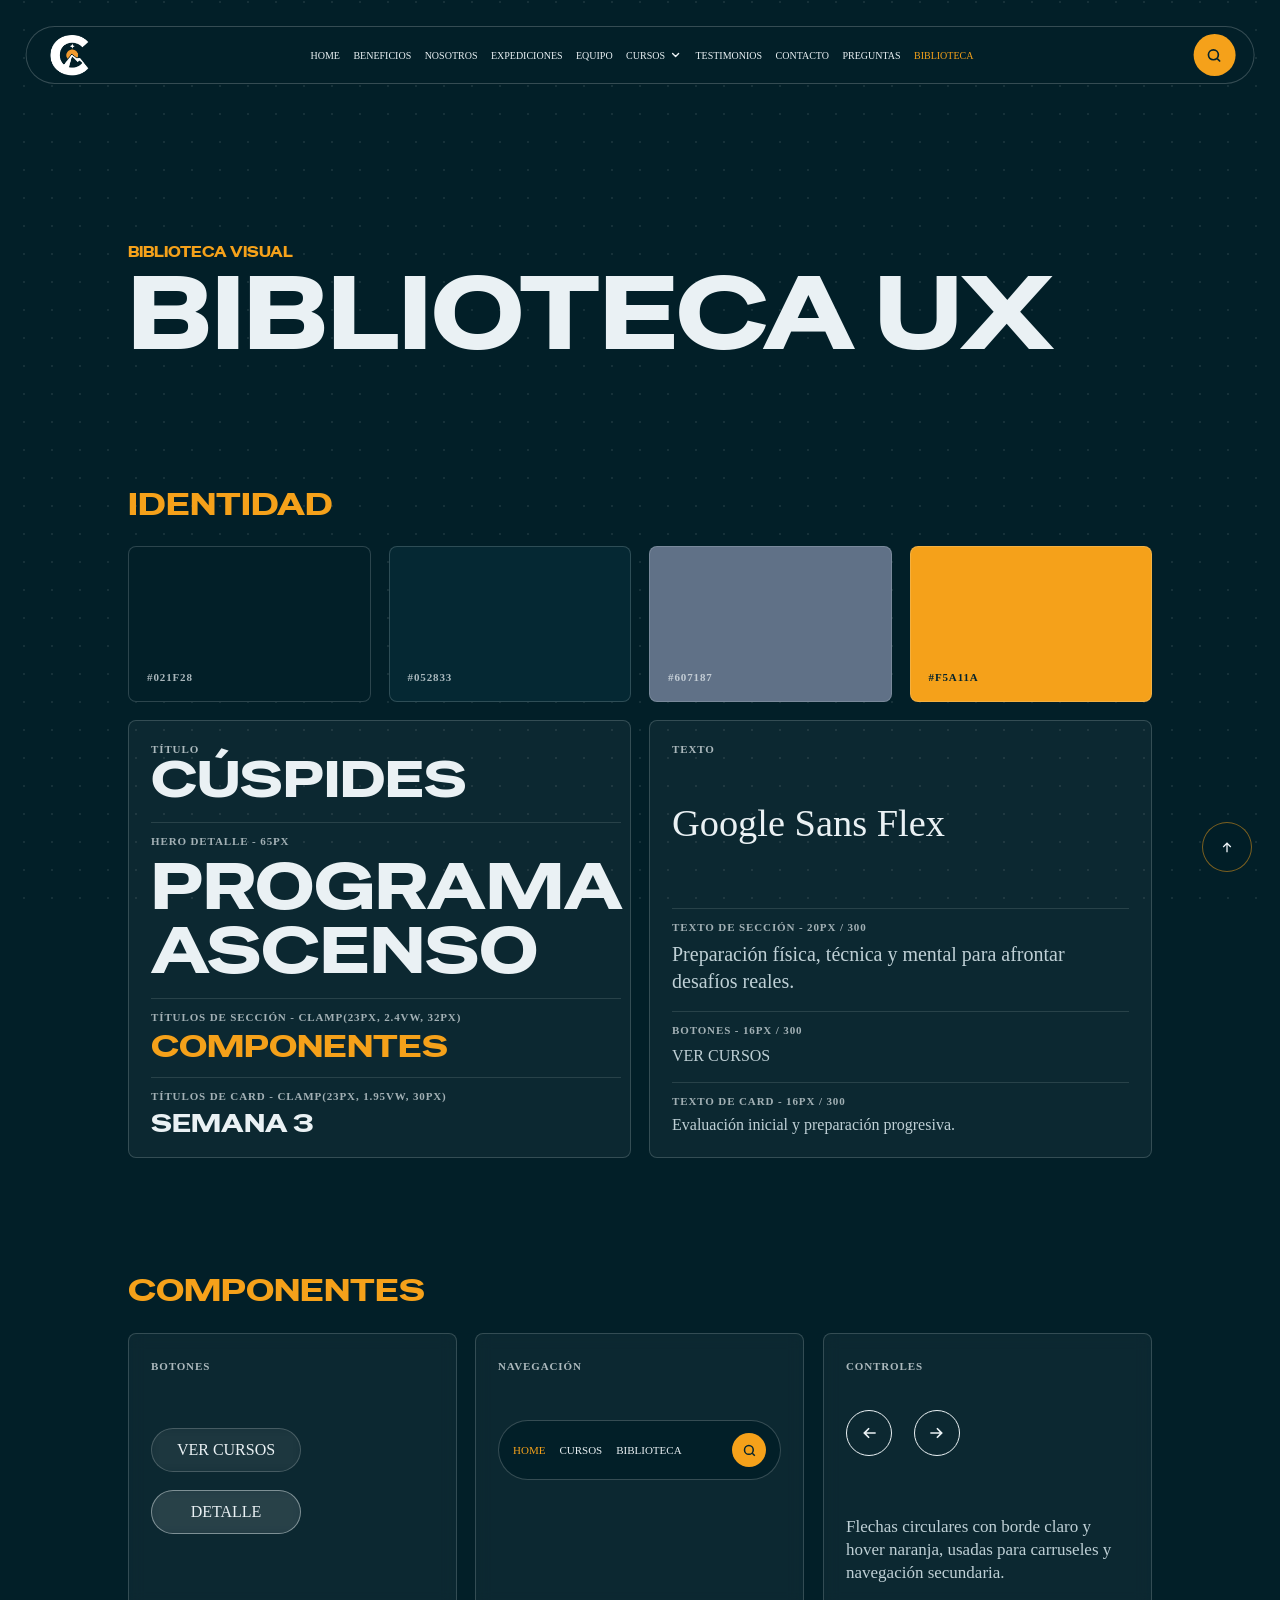
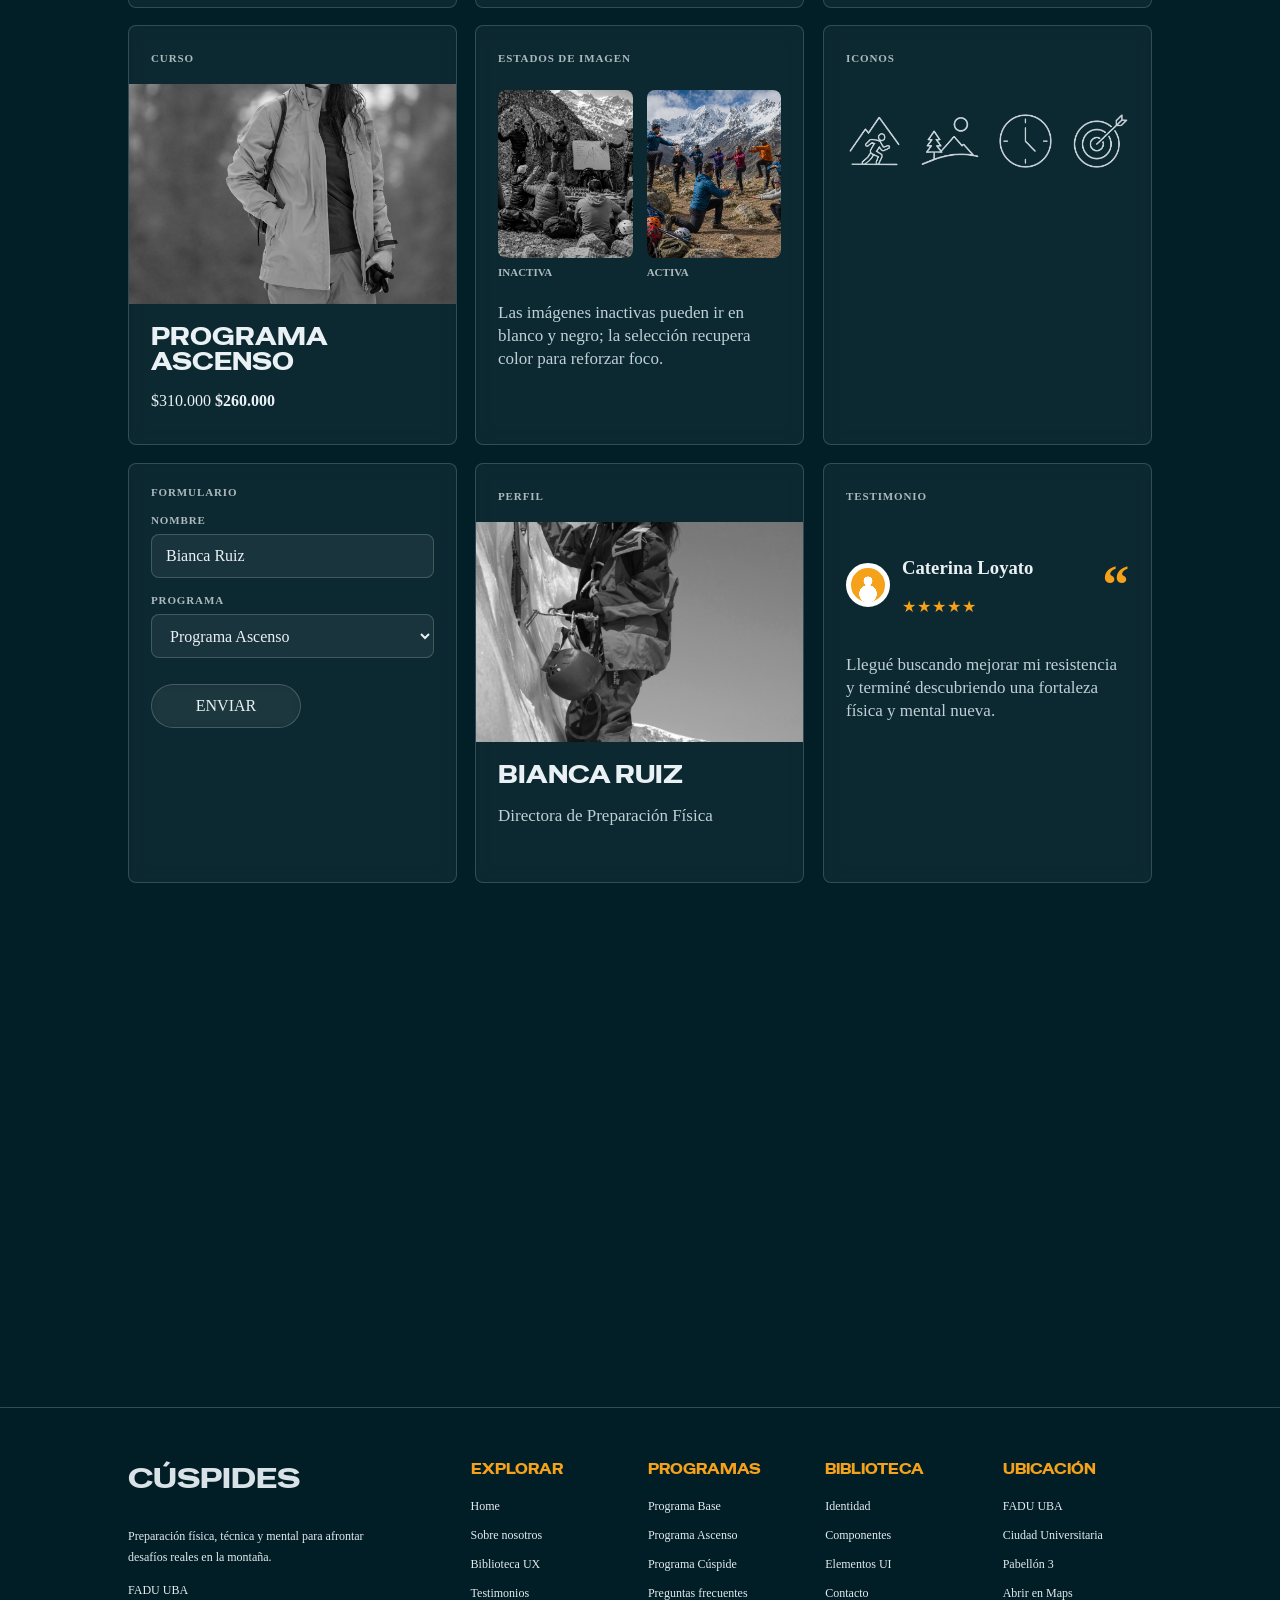
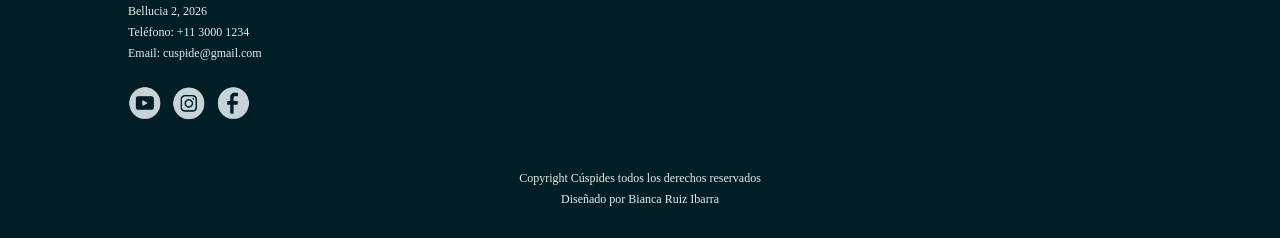
==== commit 8d5500aa: "CLASE0607" ====
--- a/biblioteca.html
+++ b/biblioteca.html
@@ -24,13 +24,14 @@
         <span></span>
       </button>
       <nav class="main-nav" data-nav>
-        <a href="index.html#home">Home</a>
-        <a href="index.html#beneficios">Beneficios</a>
-        <a href="index.html#nosotros">Nosotros</a>
-        <a href="index.html#equipo">Equipo</a>
+        <a href="index.html#home">HOME</a>
+        <a href="index.html#beneficios">BENEFICIOS</a>
+        <a href="index.html#nosotros">NOSOTROS</a>
+        <a href="index.html#expediciones">EXPEDICIONES</a>
+        <a href="index.html#equipo">EQUIPO</a>
         <div class="nav-course-menu">
           <button class="nav-course-trigger" type="button" aria-expanded="false" data-nav-course-toggle>
-            <span>Cursos</span>
+            <span>CURSOS</span>
             <svg viewBox="0 0 16 16" aria-hidden="true"><path d="M4 6l4 4 4-4"></path></svg>
           </button>
           <div class="nav-course-dropdown" aria-label="Cursos disponibles">
@@ -39,11 +40,10 @@
             <a href="index.html#cursos">Programa Cúspide</a>
           </div>
         </div>
-        <a href="index.html#testimonios">Testimonios</a>
-        <a href="index.html#contacto">Contacto</a>
-        <a href="index.html#ubicacion">Ubicación</a>
-        <a href="index.html#preguntas">Preguntas</a>
-        <a class="active" href="biblioteca.html">Biblioteca</a>
+        <a href="index.html#testimonios">TESTIMONIOS</a>
+        <a href="index.html#contacto">CONTACTO</a>
+        <a href="index.html#preguntas">PREGUNTAS</a>
+        <a class="active" href="biblioteca.html">BIBLIOTECA</a>
       </nav>
     </header>
 
@@ -64,8 +64,24 @@
           <article class="library-swatch navy"><span>#052833</span></article>
           <article class="library-swatch steel"><span>#607187</span></article>
           <article class="library-swatch orange"><span>#F5A11A</span></article>
-          <article class="library-font-card title-font"><span>Título</span><strong>CÚSPIDES</strong></article>
-          <article class="library-font-card body-font"><span>Texto</span><strong>Google Sans Flex</strong></article>
+          <article class="library-font-card title-font">
+            <span>Título</span>
+            <strong>CÚSPIDES</strong>
+            <div class="type-samples">
+              <p class="sample-title hero-detail"><span>Hero detalle - 65px</span>Programa Ascenso</p>
+              <p class="sample-title section-title"><span>Títulos de sección - clamp(23px, 2.4vw, 32px)</span>Componentes</p>
+              <p class="sample-title card-title"><span>Títulos de card - clamp(23px, 1.95vw, 30px)</span>Semana 3</p>
+            </div>
+          </article>
+          <article class="library-font-card body-font">
+            <span>Texto</span>
+            <strong>Google Sans Flex</strong>
+            <div class="type-samples">
+              <p class="sample-body section-copy"><span>Texto de sección - 20px / 300</span>Preparación física, técnica y mental para afrontar desafíos reales.</p>
+              <p class="sample-body button-copy"><span>Botones - 16px / 300</span>Ver cursos</p>
+              <p class="sample-body card-copy"><span>Texto de card - 16px / 300</span>Evaluación inicial y preparación progresiva.</p>
+            </div>
+          </article>
         </div>
       </section>
 
@@ -94,6 +110,19 @@
             </div>
           </article>
 
+          <article class="component-tile controls-tile" data-animate>
+            <span>Controles</span>
+            <div class="library-arrow-row">
+              <button type="button" aria-label="Anterior">
+                <svg viewBox="0 0 24 24" aria-hidden="true"><path d="M12 5 5.6 11.4l1.4 1.4 4-4V20h2V8.8l4 4 1.4-1.4L12 5Z"></path></svg>
+              </button>
+              <button type="button" aria-label="Siguiente">
+                <svg class="is-next" viewBox="0 0 24 24" aria-hidden="true"><path d="M12 5 5.6 11.4l1.4 1.4 4-4V20h2V8.8l4 4 1.4-1.4L12 5Z"></path></svg>
+              </button>
+            </div>
+            <p>Flechas circulares con borde claro y hover naranja, usadas para carruseles y navegación secundaria.</p>
+          </article>
+
           <article class="component-tile course-tile" data-animate>
             <span>Curso</span>
             <img src="assets/images/card4.jpg" alt="Cordada en ascenso" />
@@ -102,6 +131,15 @@
               <span>$310.000</span>
               <b>$260.000</b>
             </div>
+          </article>
+
+          <article class="component-tile media-state-tile" data-animate>
+            <span>Estados de imagen</span>
+            <div class="media-state-pair">
+              <figure><img src="assets/images/semana1.png" alt="" /><figcaption>Inactiva</figcaption></figure>
+              <figure class="is-active"><img src="assets/images/semana3.png" alt="" /><figcaption>Activa</figcaption></figure>
+            </div>
+            <p>Las imágenes inactivas pueden ir en blanco y negro; la selección recupera color para reforzar foco.</p>
           </article>
 
           <article class="component-tile benefit-tile" data-animate>
@@ -144,6 +182,12 @@
               <summary>¿Necesito experiencia?</summary>
               <p>Depende del programa elegido.</p>
             </details>
+          </article>
+
+          <article class="component-tile background-tile" data-animate>
+            <span>Fondos</span>
+            <div class="background-sample" aria-hidden="true"></div>
+            <p>Base con patrón de puntos y capas de imagen con opacidad baja, recortadas por el límite de sección cuando funcionan como cierre visual.</p>
           </article>
 
           <article class="component-tile kit-tile" data-animate>
--- a/styles.css
+++ b/styles.css
@@ -120,7 +120,7 @@
   a,
   button,
   .coach-card,
-  .course-marker,
+  .method-step,
   .testimonial,
   .benefit {
     cursor: none;
@@ -204,10 +204,14 @@
 }
 
 .main-nav a:hover,
+.nav-course-trigger:hover {
+  color: var(--light);
+  font-weight: 400;
+}
+
 .main-nav .active,
-.nav-course-trigger:hover,
 .nav-course-trigger.active {
-  color: var(--light);
+  color: var(--orange);
   font-weight: 400;
 }
 
@@ -334,7 +338,7 @@
   display: grid;
   place-items: center;
   position: relative;
-  overflow: hidden;
+  overflow: visible;
   isolation: isolate;
   background: var(--navy);
 }
@@ -349,12 +353,13 @@
   object-position: center 40%;
   transform: scale(1.015);
   transform-origin: center bottom;
+  will-change: transform;
 }
 
 .hero-foreground {
   position: absolute;
   inset: 0;
-  z-index: 2;
+  z-index: 3;
   width: 100%;
   height: 100%;
   object-fit: cover;
@@ -372,9 +377,9 @@
   right: 0;
   bottom: 0;
   z-index: 4;
-  height: 180px;
+  height: 320px;
   pointer-events: none;
-  background: linear-gradient(to bottom, rgba(2, 31, 40, 0), rgba(2, 31, 40, 1));
+  background: linear-gradient(to bottom, rgba(2, 31, 40, 0), rgba(2, 31, 40, 0.72) 54%, rgba(2, 31, 40, 1));
 }
 
 .hero-content {
@@ -386,13 +391,14 @@
 
 .hero-title-layer {
   position: relative;
-  z-index: 1;
+  z-index: 2;
+  margin-bottom: 217px;
   will-change: transform;
   transform: translate3d(0, var(--hero-title-shift, 0px), 0);
 }
 
-.hero p {
-  margin: 0 0 2px;
+.hero-title-layer p {
+  margin: 0 0 -8px;
   color: var(--navy);
   font-family: var(--font-body);
   font-weight: 300;
@@ -400,8 +406,25 @@
   font-size: clamp(13px, 1.2vw, 18px);
 }
 
+.hero-subtitle {
+  position: relative;
+  z-index: 8;
+  width: min(760px, 90vw);
+  margin: 0 auto 18px;
+  color: var(--white);
+  font-size: 20px;
+  font-weight: 300;
+  line-height: 1.35;
+  text-transform: none;
+}
+
+.hero-subtitle span {
+  display: block;
+  white-space: nowrap;
+}
+
 .hero h1 {
-  margin: 0 0 262px;
+  margin: 0;
   color: var(--navy);
   font-family: var(--font-title);
   text-transform: none;
@@ -431,7 +454,8 @@
   text-transform: uppercase;
   cursor: pointer;
   overflow: hidden;
-  transition: all 0.3s cubic-bezier(0.23, 1, 0.32, 1);
+  transform: scale(1);
+  transition: transform 0.3s cubic-bezier(0.23, 1, 0.32, 1), border-color 0.3s cubic-bezier(0.23, 1, 0.32, 1), color 0.3s cubic-bezier(0.23, 1, 0.32, 1), box-shadow 0.3s cubic-bezier(0.23, 1, 0.32, 1);
 }
 
 .outline-btn::before {
@@ -455,12 +479,12 @@
 .outline-btn:hover {
   border-color: var(--orange);
   color: var(--ink);
-  scale: 1.1;
+  transform: scale(1.1);
   box-shadow: 0 0 20px rgba(245, 161, 26, 0.4);
 }
 
 .outline-btn:active {
-  scale: 1;
+  transform: scale(1);
 }
 
 .outline-btn.small {
@@ -557,12 +581,6 @@
   height: 72px;
   margin: 0 auto 14px;
   object-fit: contain;
-  transition: transform 0.32s ease, filter 0.32s ease;
-  will-change: transform;
-}
-
-.benefit:hover img {
-  animation: iconHoverLift 0.58s ease both;
 }
 
 .benefit h3 {
@@ -575,12 +593,6 @@
   text-transform: uppercase;
   min-height: 38px;
   text-wrap: balance;
-  transition: color 0.28s ease, font-weight 0.28s ease;
-}
-
-.benefit:hover h3 {
-  color: var(--orange);
-  font-weight: 400;
 }
 
 .about,
@@ -634,6 +646,10 @@
 }
 
 .about-mobile-gallery {
+  display: none;
+}
+
+.about-mobile-caption {
   display: none;
 }
 
@@ -741,6 +757,14 @@
   flex-direction: column;
 }
 
+.team-eyebrow {
+  margin: 0 0 8px;
+}
+
+.team-copy h2 {
+  color: var(--white);
+}
+
 .stats {
   display: flex;
   gap: 26px;
@@ -949,7 +973,7 @@
 
 .profile-card {
   position: relative;
-  z-index: 2;
+  z-index: 3;
   display: grid;
   grid-template-rows: 82px 1fr 62px 38px;
   width: 100%;
@@ -1234,6 +1258,7 @@
 }
 
 .summit-showcase {
+  --summit-square-size: min(37.6vw, 598px);
   position: relative;
   min-height: 840px;
   display: grid;
@@ -1247,9 +1272,13 @@
 .summit-copy {
   position: relative;
   z-index: 2;
-  min-height: 500px;
-  display: grid;
-  align-content: center;
+  min-height: var(--summit-square-size);
+  display: grid;
+  align-content: start;
+}
+
+.summit-eyebrow {
+  margin: 0 0 18px;
 }
 
 .summit-number {
@@ -1271,12 +1300,12 @@
 .summit-text-window {
   position: relative;
   min-height: 344px;
-  overflow: visible;
+  overflow: hidden;
 }
 
 .summit-text-slide {
   position: absolute;
-  inset: 0;
+  inset: 0 0 0 12px;
   display: flex;
   flex-direction: column;
   opacity: 0;
@@ -1299,7 +1328,7 @@
 
 .summit-text-slide h2 {
   margin: 0 0 66px;
-  color: var(--orange);
+  color: var(--white);
   font-family: var(--font-title);
   font-size: clamp(23px, 2.4vw, 32px);
   font-weight: 400;
@@ -1343,17 +1372,19 @@
 
 .summit-orange-panel {
   position: absolute;
-  top: -120px;
-  bottom: -120px;
+  top: 50%;
   left: 9%;
-  width: min(52vw, 582px);
+  width: var(--summit-square-size);
+  aspect-ratio: 1;
+  border-radius: 38px;
   background: var(--orange);
+  transform: translateY(-50%);
 }
 
 .summit-image-window {
   position: relative;
   z-index: 2;
-  width: min(37.6vw, 598px);
+  width: var(--summit-square-size);
   aspect-ratio: 1;
   overflow: hidden;
   background: transparent;
@@ -1412,360 +1443,434 @@
 
 .summit-dots {
   position: absolute;
-  z-index: 3;
+  z-index: 4;
   top: 50%;
   left: calc(min(37.6vw, 598px) + 24px);
   display: grid;
-  gap: 14px;
+  gap: 8px;
   transform: translateY(-50%);
 }
 
 .summit-dots button {
-  width: 12px;
-  height: 12px;
+  width: 8px;
+  height: 8px;
   padding: 0;
   border: 0;
   border-radius: 50%;
-  background: #c8d3d9;
+  background: #78909d;
   cursor: pointer;
   transition: background 0.22s ease, transform 0.22s ease;
 }
 
 .summit-dots button.on {
-  background: var(--deep);
+  background: var(--navy);
   transform: scale(1.08);
 }
 
-.testimonial-grid {
-  display: grid;
-  grid-template-columns: repeat(3, 1fr);
-  gap: 28px;
-}
-
-.course-route {
-  position: relative;
-  z-index: 3;
-  height: 150vw;
-  overflow: hidden;
-  isolation: isolate;
-  background: #0784d4;
-}
-
-.course-route::after {
-  content: "";
+.summit-arrows {
   position: absolute;
-  left: 0;
-  right: 0;
-  z-index: 6;
-  height: clamp(240px, 24vw, 460px);
+  z-index: 4;
+  top: 50%;
+  left: calc(var(--summit-square-size) + 11px);
+  display: grid;
+  gap: 106px;
+  transform: translateY(-50%);
   pointer-events: none;
 }
 
-.course-route::after {
-  bottom: 0;
-  background: linear-gradient(
-    to top,
-    var(--deep) 0%,
-    rgba(2, 31, 40, 0.98) 12%,
-    rgba(2, 31, 40, 0.86) 28%,
-    rgba(2, 31, 40, 0.58) 52%,
-    rgba(2, 31, 40, 0.24) 76%,
-    rgba(2, 31, 40, 0) 100%
-  );
-}
-
-.course-route-bg,
-.course-route-front {
-  position: absolute;
-  inset: 0;
-  width: 100%;
-  height: 100%;
-  object-fit: cover;
-  object-position: center top;
-  pointer-events: none;
-}
-
-.course-route-bg {
-  z-index: 0;
-}
-
-.course-route-front {
-  z-index: 2;
-}
-
-.course-route h2 {
-  position: absolute;
-  z-index: 1;
-  top: 14.6%;
-  left: 50%;
-  width: max-content;
-  margin: 0;
-  color: var(--orange);
-  font-family: var(--font-title);
-  font-size: 100px;
-  font-weight: 400;
-  line-height: 0.95;
-  text-align: center;
-  text-transform: uppercase;
-  transform: translateX(-50%);
-  white-space: nowrap;
-}
-
-.course-route h2[data-animate] {
-  transform: translate(-50%, 34px);
-}
-
-.course-route h2[data-animate].is-visible {
-  transform: translate(-50%, 0);
-}
-
-.course-point {
-  position: absolute;
-  z-index: 7;
-  display: grid;
-  justify-items: center;
-}
-
-.phase-03 {
-  top: 31.35%;
-  left: calc(55.05% + 18px);
-}
-
-.phase-02 {
-  top: 54.35%;
-  left: calc(86.85% + 18px);
-}
-
-.phase-01 {
-  top: 77.35%;
-  left: calc(77.05% + 18px);
-}
-
-.course-marker {
-  position: relative;
+.summit-arrows button {
+  width: 34px;
+  height: 34px;
+  padding: 0;
   display: flex;
   align-items: center;
-  gap: 13px;
-  min-width: 168px;
-  padding: 0;
-  border: 0;
-  background: transparent;
-  color: #fff;
-  font: inherit;
-  text-transform: uppercase;
-  transform: translateX(-100%);
-}
-
-.course-marker::before {
-  content: "";
-  order: 2;
-  width: 18px;
-  height: 18px;
-  flex: 0 0 auto;
-  border-radius: 50%;
-  background: #fff;
-  box-shadow: 0 0 0 0 rgba(255, 255, 255, 0.72);
-  animation: courseBreath 2.2s ease-in-out infinite;
-}
-
-.course-marker span {
-  order: 1;
-  color: #fff;
-  font-family: var(--font-title);
-  font-size: clamp(15px, 1.55vw, 25px);
-  font-weight: 400;
-  line-height: 1;
-  text-shadow: 0 2px 12px rgba(2, 31, 40, 0.28);
-  white-space: nowrap;
-}
-
-.course-marker:hover::before,
-.course-marker:focus-visible::before {
-  animation-duration: 1.05s;
-}
-
-.course-marker:focus-visible {
-  outline: 2px solid var(--orange);
-  outline-offset: 8px;
-}
-
-.course-info {
-  position: absolute;
-  width: min(30vw, 420px);
-  min-width: 420px;
-  padding: 36px 40px 34px;
-  color: #eaf1f4;
-  text-align: center;
-  background: rgba(2, 31, 40, 0.72);
-  border: 1px solid rgba(255, 255, 255, 0.22);
-  border-radius: 16px;
-  box-shadow: 0 24px 52px rgba(2, 31, 40, 0.18);
-  backdrop-filter: blur(12px);
-  -webkit-backdrop-filter: blur(12px);
-  opacity: 0;
-  pointer-events: none;
-  transform: translateY(18px) scale(0.96);
-  transition: opacity 0.28s ease, transform 0.28s ease, border-color 0.28s ease, box-shadow 0.28s ease;
-}
-
-.course-point.is-open .course-info {
-  opacity: 1;
-  pointer-events: auto;
-  transform: translateY(0) scale(1);
-}
-
-.phase-03 .course-info {
-  top: 30px;
-  right: 199px;
-}
-
-.phase-02 .course-info {
-  top: 30px;
-  right: 199px;
-}
-
-.phase-02 .course-info:hover {
-  border-color: rgba(245, 161, 26, 0.82);
-  box-shadow: 0 24px 52px rgba(2, 31, 40, 0.18), 0 0 14px rgba(245, 161, 26, 0.34);
-}
-
-.phase-01 .course-info {
-  top: 30px;
-  right: 199px;
-  bottom: auto;
-}
-
-.course-info h3 {
-  margin: 0 0 4px;
-  color: var(--orange);
-  font-family: var(--font-title);
-  font-size: clamp(20px, 1.45vw, 24px);
-  font-weight: 400;
-  line-height: 1.05;
-  text-transform: uppercase;
-  white-space: nowrap;
-}
-
-.course-info strong {
-  display: block;
-  margin: 0 0 14px;
-  color: #fff;
-  font-size: 14px;
-  font-weight: 900;
-  line-height: 1.15;
-}
-
-.course-info p {
-  margin: 0 auto 16px;
-  max-width: 330px;
-  color: #fff;
-  font-size: clamp(14px, 1.05vw, 17px);
-  font-weight: 400;
-  line-height: 1.34;
-}
-
-.course-price {
-  display: inline-flex;
-  align-items: center;
   justify-content: center;
-  gap: 9px;
-}
-
-.course-price b {
-  color: var(--orange);
-  font-family: var(--font-title);
-  font-size: clamp(22px, 2vw, 31px);
-  font-weight: 400;
-  line-height: 1;
-}
-
-.course-price span {
-  position: relative;
-  color: rgba(234, 241, 244, 0.52);
-  font-family: var(--font-title);
-  font-size: clamp(10px, 0.72vw, 13px);
-  font-weight: 400;
-  line-height: 1;
-}
-
-.course-price span::after {
-  content: "";
-  position: absolute;
-  left: -3px;
-  right: -3px;
-  top: 50%;
-  height: 2px;
-  background: currentColor;
-  transform: translateY(-50%) rotate(-6deg);
-  transform-origin: center;
-}
-
-.course-detail-link {
   position: relative;
   isolation: isolate;
-  width: min(100%, 210px);
-  min-height: 42px;
-  margin: 18px auto 0;
-  display: grid;
-  place-items: center;
-  color: var(--light);
-  background: rgba(255, 255, 255, 0.03);
-  border: 1px solid var(--glass-border);
+  overflow: hidden;
+  border: 1px solid var(--navy);
   border-radius: 999px;
-  backdrop-filter: blur(5px);
-  -webkit-backdrop-filter: blur(5px);
+  color: var(--navy);
+  background: transparent;
+  backdrop-filter: blur(8px);
+  -webkit-backdrop-filter: blur(8px);
   font-family: var(--font-body);
-  font-size: 16px;
   font-weight: 300;
-  text-transform: uppercase;
-  overflow: hidden;
-  transition: all 0.3s cubic-bezier(0.23, 1, 0.32, 1);
-}
-
-.course-detail-link::before {
+  line-height: 1;
+  cursor: pointer;
+  pointer-events: auto;
+  transition: border-color 0.3s cubic-bezier(0.23, 1, 0.32, 1), color 0.3s cubic-bezier(0.23, 1, 0.32, 1), transform 0.3s cubic-bezier(0.23, 1, 0.32, 1);
+}
+
+.summit-arrows button::before {
   content: "";
   position: absolute;
   inset: 0;
   z-index: -1;
-  width: 50px;
-  height: 50px;
+  width: 34px;
+  height: 34px;
   margin: auto;
   border-radius: inherit;
-  background-color: var(--orange);
+  background: #000;
   scale: 0;
-  transition: all 0.6s cubic-bezier(0.23, 1, 0.32, 1);
-}
-
-.course-detail-link:hover::before {
-  scale: 4.4;
-}
-
-.course-detail-link:hover {
-  color: var(--ink);
-  border-color: var(--orange);
-  scale: 1.1;
-  box-shadow: 0 0 20px rgba(245, 161, 26, 0.4);
-}
-
-.course-detail-link:active {
-  scale: 1;
-}
-
-.course-detail-link.is-disabled {
+  transition: scale 0.6s cubic-bezier(0.23, 1, 0.32, 1);
+}
+
+.summit-arrow-icon {
+  width: 16px;
+  height: 16px;
+  fill: currentColor;
+  transition: transform 0.3s ease;
+}
+
+.summit-arrow-icon.is-down {
+  transform: rotate(180deg);
+}
+
+.summit-arrows button:hover,
+.summit-arrows button:focus-visible {
+  border-color: var(--white);
+  color: var(--white);
+  transform: scale(1.1);
+}
+
+.summit-arrows button:hover::before,
+.summit-arrows button:focus-visible::before {
+  scale: 3;
+}
+
+.testimonial-grid {
+  display: grid;
+  grid-template-columns: repeat(3, 1fr);
+  gap: 28px;
+}
+
+.method-section {
+  --method-blue-top: 28.4%;
+  --method-bg-y: -39.665%;
+  --method-card-width: clamp(268px, 21vw, 340px);
+  --method-dot-size: clamp(16px, 1.35vw, 22px);
+  --method-dot-gap: clamp(12px, 0.95vw, 16px);
+  --method-step-title-size: clamp(17px, 1.32vw, 23px);
+  --method-step-title-pad-y: 9px;
+  --method-dot-title-offset: calc((var(--method-step-title-size) + var(--method-step-title-pad-y) - var(--method-dot-size)) / 2);
+  position: relative;
+  z-index: 3;
+  scroll-margin-top: 96px;
+  padding: 0 4.4vw clamp(76px, 6.4vw, 108px);
+  overflow: hidden;
+  isolation: isolate;
+  background: #f6a126;
+}
+
+.method-section::after {
+  content: none;
+  position: absolute;
+  left: 0;
+  right: 0;
+  bottom: 0;
+  z-index: 0;
+  height: clamp(130px, 14vw, 220px);
   pointer-events: none;
-  cursor: default;
-}
-
-@keyframes courseBreath {
-  0%,
+  background: linear-gradient(to top, rgba(2, 31, 40, 0.2), rgba(2, 31, 40, 0));
+}
+
+.method-head {
+  position: absolute;
+  z-index: 5;
+  top: 9.5%;
+  left: 0;
+  right: 0;
+  display: flex;
+  align-items: end;
+  justify-content: space-between;
+  gap: 34px;
+  pointer-events: none;
+}
+
+.method-head > div {
+  display: grid;
+}
+
+.method-head h2 {
+  margin: 0 0 clamp(20px, 1.9vw, 34px);
+  color: #052833;
+  font-family: var(--font-title);
+  font-size: clamp(54px, 5.95vw, 86px);
+  font-weight: 400;
+  line-height: 1.08;
+  text-transform: uppercase;
+}
+
+.method-head p {
+  max-width: 540px;
+  margin: 0;
+  color: #052833;
+  font-size: clamp(16px, 1.24vw, 22px);
+  font-weight: 300;
+  line-height: 1.18;
+}
+
+.method-link {
+  position: relative;
+  margin-bottom: clamp(4px, 0.8vw, 14px);
+  padding-right: 22px;
+  color: #052833;
+  font-size: clamp(14px, 1.06vw, 18px);
+  font-weight: 500;
+  line-height: 1;
+  text-transform: uppercase;
+  white-space: nowrap;
+  pointer-events: auto;
+}
+
+.method-label {
+  align-self: end;
+  margin-bottom: 0;
+  padding-right: 0;
+  font-weight: 300;
+  line-height: 1.18;
+  pointer-events: none;
+}
+
+.method-link::after {
+  content: "";
+  position: absolute;
+  right: 1px;
+  top: 50%;
+  width: 8px;
+  height: 8px;
+  border-right: 2px solid currentColor;
+  border-bottom: 2px solid currentColor;
+  transform: translateY(-68%) rotate(45deg);
+  transition: transform 0.24s ease;
+}
+
+.method-link:hover::after {
+  transform: translateY(-40%) rotate(45deg);
+}
+
+.method-label::after {
+  content: none;
+}
+
+.method-visual {
+  position: relative;
+  z-index: 2;
+  width: 100%;
+  aspect-ratio: 2257 / 2676;
+  overflow: visible;
+  background: transparent;
+}
+
+.method-blue-frame {
+  position: absolute;
+  left: 0;
+  right: 0;
+  top: var(--method-blue-top);
+  bottom: 0;
+  z-index: 1;
+  overflow: hidden;
+  background: #1498e1;
+}
+
+.method-bg,
+.method-cutout,
+.method-cutout-mask {
+  position: absolute;
+  left: 0;
+  top: 0;
+  width: 100%;
+  max-width: none;
+  user-select: none;
+  pointer-events: none;
+}
+
+.method-bg {
+  top: var(--method-bg-y);
+  z-index: 1;
+}
+
+.method-cutout-mask {
+  z-index: 2;
+  bottom: 0;
+  overflow: visible;
+  pointer-events: none;
+}
+
+.method-cutout {
+  max-width: none;
+}
+
+.method-dot {
+  position: absolute;
+  z-index: 4;
+  width: var(--method-dot-size);
+  height: var(--method-dot-size);
+  padding: 0;
+  border: 0;
+  border-radius: 50%;
+  background: #052833;
+  box-shadow: 0 0 0 0 rgba(5, 40, 51, 0.34);
+  cursor: pointer;
+  animation: methodDotPulse 2.1s ease-out infinite;
+  transition: transform 0.22s ease, background 0.22s ease, box-shadow 0.22s ease;
+}
+
+.method-dot:hover,
+.method-dot.is-open {
+  transform: scale(1.14);
+  background: #ffffff;
+  box-shadow: 0 0 0 8px rgba(5, 40, 51, 0.14);
+}
+
+@keyframes methodDotPulse {
+  0% {
+    box-shadow: 0 0 0 0 rgba(5, 40, 51, 0.32);
+  }
+
+  70% {
+    box-shadow: 0 0 0 13px rgba(5, 40, 51, 0);
+  }
+
   100% {
-    transform: scale(1);
-    box-shadow: 0 0 0 0 rgba(255, 255, 255, 0.62);
-  }
-  50% {
-    transform: scale(1.22);
-    box-shadow: 0 0 0 13px rgba(255, 255, 255, 0);
-  }
+    box-shadow: 0 0 0 0 rgba(5, 40, 51, 0);
+  }
+}
+
+.method-altitude {
+  position: absolute;
+  left: 3.1%;
+  bottom: 18.8%;
+  z-index: 3;
+  height: 39%;
+  width: 92px;
+  display: flex;
+  flex-direction: column;
+  justify-content: space-between;
+  color: rgba(255, 255, 255, 0.88);
+  font-size: clamp(10px, 0.92vw, 14px);
+  font-weight: 700;
+  line-height: 1;
+  text-transform: uppercase;
+}
+
+.method-altitude::before {
+  content: "";
+  position: absolute;
+  left: 0;
+  top: 2px;
+  bottom: 0;
+  width: 2px;
+  background: rgba(255, 255, 255, 0.88);
+}
+
+.method-altitude span {
+  position: relative;
+  padding-left: 29px;
+}
+
+.method-altitude span::before {
+  content: "";
+  position: absolute;
+  left: 0;
+  top: 50%;
+  width: 20px;
+  height: 2px;
+  background: currentColor;
+  transform: translateY(-50%);
+}
+
+.dot-03 {
+  right: calc(18.8% + 0.5% - var(--method-dot-size) - var(--method-dot-gap));
+  top: calc(45.35% + var(--method-dot-title-offset));
+}
+
+.dot-02 {
+  right: calc(13.5% + 1.5% - var(--method-dot-size) - var(--method-dot-gap));
+  top: calc(62.55% + var(--method-dot-title-offset));
+}
+
+.dot-01 {
+  right: calc(22.7% + 1% - var(--method-dot-size) - var(--method-dot-gap));
+  top: calc(80.55% + var(--method-dot-title-offset));
+}
+
+.method-step {
+  position: absolute;
+  z-index: 4;
+  width: var(--method-card-width);
+  display: flex;
+  flex-direction: column;
+  align-items: flex-end;
+  color: #eaf1f4;
+}
+
+.method-step h3 {
+  width: max-content;
+  max-width: 100%;
+  margin: 0;
+}
+
+.method-step h3 button {
+  display: block;
+  padding: 5px 15px 4px;
+  border: 0;
+  color: #ffffff;
+  background: #052833;
+  border-radius: 999px;
+  font-family: var(--font-title);
+  font-size: var(--method-step-title-size);
+  font-weight: 400;
+  line-height: 1;
+  text-transform: uppercase;
+  white-space: nowrap;
+  cursor: pointer;
+}
+
+.method-step p {
+  width: 100%;
+  margin: 16px 0 0;
+  min-height: clamp(58px, 5.2vw, 84px);
+  display: grid;
+  place-items: center;
+  padding: 14px 19px;
+  color: #eef6f8;
+  border: 1px solid rgba(255, 255, 255, 0.2);
+  background: rgba(5, 40, 51, 0.62);
+  backdrop-filter: blur(8px);
+  -webkit-backdrop-filter: blur(8px);
+  border-radius: 14px;
+  box-shadow: 0 16px 38px rgba(1, 28, 39, 0.18);
+  font-size: clamp(12px, 0.92vw, 15px);
+  font-weight: 400;
+  line-height: 1.26;
+  text-align: center;
+  opacity: 0;
+  transform: translateY(-8px);
+  pointer-events: none;
+  transition: opacity 0.24s ease, transform 0.24s ease;
+}
+
+.method-step.is-open p {
+  opacity: 1;
+  transform: translateY(0);
+  pointer-events: auto;
+}
+
+.step-03 {
+  right: 19.3%;
+  top: 45.35%;
+}
+
+.step-02 {
+  right: 15%;
+  top: 62.55%;
+}
+
+.step-01 {
+  right: 23.7%;
+  top: 80.55%;
 }
 
 .testimonial-carousel {
@@ -1805,6 +1910,7 @@
   display: grid;
   grid-template-columns: repeat(3, minmax(0, 1fr));
   gap: 28px;
+  padding-inline: 14px;
 }
 
 .testimonial p {
@@ -1878,6 +1984,7 @@
 
 .contact-head,
 .contact-grid,
+.location-faq-section,
 .map-section,
 .faq-section {
   position: relative;
@@ -1885,7 +1992,9 @@
 }
 
 .contact-head {
-  max-width: 780px;
+  max-width: 760px;
+  margin-inline: auto;
+  text-align: center;
 }
 
 .contact-head span,
@@ -1908,7 +2017,8 @@
 }
 
 .contact-head p {
-  margin: 0;
+  max-width: 520px;
+  margin: 0 auto;
   color: #dce5e9;
   font-size: 20px;
   font-weight: 300;
@@ -2039,6 +2149,22 @@
   line-height: 1.35;
 }
 
+.location-faq-section {
+  display: grid;
+  grid-template-columns: minmax(0, 1fr) minmax(0, 1fr);
+  gap: clamp(44px, 5vw, 72px);
+  align-items: start;
+}
+
+.anchor-offset {
+  position: absolute;
+  top: -110px;
+  left: 0;
+  width: 1px;
+  height: 1px;
+  pointer-events: none;
+}
+
 .map-section {
   display: grid;
   grid-template-columns: 1fr auto;
@@ -2072,7 +2198,7 @@
 .map-section iframe {
   grid-column: 1 / -1;
   width: 100%;
-  height: min(42vw, 430px);
+  height: min(34vw, 430px);
   min-height: 310px;
   border: 1px solid var(--glass-border);
   border-radius: 8px;
@@ -2080,15 +2206,15 @@
 
 .faq-section {
   display: grid;
-  grid-template-columns: minmax(0, min(920px, 100%));
-  justify-content: center;
+  grid-template-columns: 1fr;
+  justify-content: start;
   gap: 34px;
   align-items: start;
-  padding: 72px 0;
+  padding: 0;
 }
 
 .faq-title {
-  text-align: center;
+  text-align: left;
 }
 
 .faq-title h2 {
@@ -2184,6 +2310,10 @@
   font-size: 12px;
   font-weight: 400;
   line-height: 1.75;
+}
+
+.footer a:hover {
+  color: var(--orange);
 }
 
 .socials {
@@ -2465,8 +2595,16 @@
   }
 
   .hero h1 {
-    margin-bottom: 202px;
+    margin-bottom: 0;
     font-size: clamp(86px, 16.8vw, 146px);
+  }
+
+  .hero-title-layer {
+    margin-bottom: 158px;
+  }
+
+  .hero-subtitle {
+    font-size: 19px;
   }
 
   .section-pad {
@@ -2487,46 +2625,42 @@
     column-gap: 14px;
   }
 
-  .course-route {
-    height: 1380px;
-  }
-
-  .course-route h2 {
-    top: 16.1%;
-    max-width: 92vw;
-    font-size: clamp(34px, 7vw, 58px);
-  }
-
-  .phase-03 {
-    top: 31.35%;
-    left: 50%;
-  }
-
-  .phase-02 {
-    top: 54.35%;
-    left: 50%;
-  }
-
-  .phase-01 {
-    top: 77.35%;
-    left: 50%;
-  }
-
-  .course-point {
-    transform: translateX(-50%);
-  }
-
-  .course-marker {
-    transform: none;
-  }
-
-  .course-info {
-    min-width: 270px;
-    padding: 28px 26px 26px;
-  }
-
-  .course-info h3 {
-    font-size: 18px;
+  .method-section {
+    --method-card-width: clamp(270px, 32vw, 370px);
+    padding: 0 5vw 74px;
+  }
+
+  .method-head {
+    top: 9.2%;
+    align-items: start;
+  }
+
+  .method-head h2 {
+    font-size: clamp(48px, 10vw, 86px);
+  }
+
+  .method-head p {
+    max-width: 500px;
+  }
+
+  .method-altitude {
+    left: 4.2%;
+    bottom: 18%;
+  }
+
+  .step-03 {
+    right: 18.8%;
+    top: 45.55%;
+  }
+
+  .step-02 {
+    right: 11.8%;
+    top: 62.85%;
+  }
+
+  .step-01 {
+    right: 21%;
+    top: 80.8%;
   }
 
   .about-media {
@@ -2591,6 +2725,7 @@
   }
 
   .summit-showcase {
+    --summit-square-size: min(68vw, 520px);
     min-height: auto;
     grid-template-columns: 1fr;
     gap: 46px;
@@ -2599,7 +2734,7 @@
   }
 
   .summit-copy {
-    min-height: auto;
+    min-height: var(--summit-square-size);
   }
 
   .summit-text-window {
@@ -2613,11 +2748,10 @@
   }
 
   .summit-orange-panel {
-    top: -58px;
-    bottom: -58px;
+    top: 50%;
     left: 54%;
-    width: min(68vw, 520px);
-    transform: translateX(-50%);
+    width: var(--summit-square-size);
+    transform: translate(-50%, -50%);
   }
 
   .summit-image-window {
@@ -2629,11 +2763,15 @@
     left: calc(54% + min(31vw, 238px));
     right: auto;
   }
+
+  .summit-arrows {
+    left: calc(54% + min(31vw, 238px) - 13px);
+  }
 }
 
 @media (max-width: 620px) {
   .hero {
-    min-height: 610px;
+    min-height: 552px;
   }
 
   .hero-content {
@@ -2643,14 +2781,27 @@
   }
 
   .hero h1 {
-    margin-bottom: 156px;
+    margin-bottom: 0;
     font-size: clamp(42px, 14.2vw, 68px);
+  }
+
+  .hero-subtitle {
+    width: 100%;
+    max-width: none;
+    margin-bottom: 16px;
+    font-size: 13px;
+    line-height: 1.28;
   }
 
   .hero-title-layer {
     left: 50%;
     width: 100%;
+    margin-bottom: 72px;
     transform: translate3d(-50%, var(--hero-title-shift, 0px), 0);
+  }
+
+  .benefits {
+    padding-top: 56px;
   }
 
   .back-top {
@@ -2677,7 +2828,9 @@
     top: auto;
     z-index: auto;
     min-height: auto;
+    gap: 24px;
     grid-template-areas:
+      "eyebrow"
       "title"
       "text"
       "cards"
@@ -2688,12 +2841,19 @@
     display: contents;
   }
 
+  .team-copy .team-eyebrow {
+    grid-area: eyebrow;
+    margin-bottom: 0;
+  }
+
   .team-copy h2 {
     grid-area: title;
-  }
-
-  .team-copy > p {
+    margin-bottom: 10px;
+  }
+
+  .team-copy > p:not(.eyebrow) {
     grid-area: text;
+    margin: 0;
   }
 
   .coach-list {
@@ -2736,14 +2896,15 @@
   }
 
   .testimonial-viewport {
-    padding: 12px 1px 0;
-    margin: -12px -1px 0;
+    overflow-x: clip;
+    padding: 12px 0 0;
+    margin: -12px 0 0;
   }
 
   .testimonial-track .testimonial {
-    flex: 0 0 92%;
-    width: 92%;
-    margin: 0 4%;
+    flex: 0 0 calc(100% - 28px);
+    width: calc(100% - 28px);
+    margin: 0 14px;
   }
 
   .field-grid,
@@ -2757,6 +2918,11 @@
 
   .faq-section {
     padding: 54px 0;
+  }
+
+  .location-faq-section {
+    grid-template-columns: 1fr;
+    gap: 54px;
   }
 
   .map-section {
@@ -2769,6 +2935,10 @@
     gap: 44px;
   }
 
+  .team {
+    gap: 24px;
+  }
+
   .about-copy {
     min-height: auto;
   }
@@ -2784,6 +2954,17 @@
 
   .about-mobile-gallery {
     height: 250px;
+  }
+
+  .about-mobile-caption {
+    display: block;
+    width: 100%;
+    margin-top: -30px;
+    color: var(--light);
+    font-size: 12px;
+    font-weight: 400;
+    line-height: 1.15;
+    text-align: center;
   }
 
   .stats {
@@ -2824,9 +3005,21 @@
   }
 
   .summit-showcase {
+    --summit-square-size: min(66vw, 270px);
+    display: flex;
+    flex-direction: column;
     padding-top: 78px;
     padding-bottom: 84px;
-    gap: 34px;
+    gap: 20px;
+  }
+
+  .summit-media {
+    order: 1;
+  }
+
+  .summit-copy {
+    order: 2;
+    min-height: auto;
   }
 
   .summit-number {
@@ -2835,7 +3028,7 @@
   }
 
   .summit-text-window {
-    min-height: 342px;
+    min-height: 300px;
   }
 
   .summit-text-slide h2 {
@@ -2854,16 +3047,16 @@
   }
 
   .summit-media {
-    min-height: 360px;
+    min-height: 338px;
     padding-right: 28px;
-    margin-top: -30px;
+    margin-top: 0;
   }
 
   .summit-orange-panel {
-    top: -34px;
-    bottom: -34px;
+    top: 50%;
     left: 57%;
-    width: min(66vw, 270px);
+    width: var(--summit-square-size);
+    border-radius: 28px;
   }
 
   .summit-image-window {
@@ -2873,115 +3066,158 @@
   .summit-dots {
     left: calc(57% + min(33vw, 118px));
     right: auto;
-    gap: 11px;
+    gap: 8px;
   }
 
   .summit-dots button {
-    width: 10px;
-    height: 10px;
-  }
-
-  .course-route {
-    height: 1180px;
-  }
-
-  .course-route-bg,
-  .course-route-front {
-    object-position: 50% top;
-  }
-
-  .course-route h2 {
-    top: 16.1%;
-    max-width: 84vw;
-    font-size: clamp(28px, 7.1vw, 40px);
-  }
-
-  .course-point {
-    left: 50%;
-    width: min(88vw, 360px);
-    justify-items: center;
-    transform: translateX(-50%);
-  }
-
-  .phase-03 {
-    top: 31.5%;
-    left: 50%;
-  }
-
-  .phase-02 {
-    top: 54.5%;
-    left: 50%;
-  }
-
-  .phase-01 {
-    top: 77.5%;
-    left: 50%;
-  }
-
-  .course-marker {
-    min-width: 130px;
-    transform: none;
-  }
-
-  .course-marker span {
-    font-size: 14px;
-  }
-
-  .course-marker::before {
-    width: 16px;
-    height: 16px;
-  }
-
-  .course-info,
-  .phase-03 .course-info,
-  .phase-02 .course-info,
-  .phase-01 .course-info {
-    top: 22px;
-    right: auto;
-    bottom: auto;
-    left: 50vw;
-    width: min(76vw, 292px);
-    min-width: 0;
-    padding: 18px 16px;
-    transform: translate(calc(-50% - var(--course-point-x, 0px)), 12px) scale(0.96);
-  }
-
-  .course-point.is-open .course-info {
-    transform: translate(calc(-50% - var(--course-point-x, 0px)), 0) scale(1);
-  }
-
-  .course-price {
-    flex-wrap: wrap;
-    gap: 8px 10px;
-  }
-
-  .course-info h3 {
-    font-size: 15px;
-  }
-
-  .course-info p {
-    margin-bottom: 12px;
-    font-size: 12px;
-    line-height: 1.28;
-  }
-
-  .course-info strong {
-    margin-bottom: 10px;
-    font-size: 12px;
-  }
-
-  .course-info .course-price b {
-    font-size: 18px;
-  }
-
-  .course-info .course-price span {
-    font-size: 12px;
-  }
-
-  .course-info .course-detail-link {
-    width: min(100%, 150px);
-    min-height: 38px;
+    width: 8px;
+    height: 8px;
+  }
+
+  .summit-arrows {
+    left: calc(57% + min(33vw, 118px) - 11px);
+    gap: 58px;
+  }
+
+  .summit-arrows button {
+    width: 30px;
+    height: 30px;
+  }
+
+  .summit-arrows button::before {
+    width: 30px;
+    height: 30px;
+  }
+
+  .method-section {
+    --method-blue-top: 30%;
+    --method-bg-y: -42.857%;
+    --method-dot-size: 14px;
+    --method-dot-gap: 8px;
+    --method-step-title-size: clamp(11px, 3.25vw, 14px);
+    --method-step-title-pad-y: 7px;
+    padding: 0 4vw 58px;
+  }
+
+  .method-head {
+    position: absolute;
+    top: 6.8%;
+    left: 0;
+    right: 0;
+    display: grid;
+    gap: 0;
+    margin-bottom: 0;
+    pointer-events: none;
+  }
+
+  .method-head h2 {
+    margin-bottom: 0;
+    font-size: clamp(28px, 9.6vw, 38px);
+    line-height: 1.06;
+  }
+
+  .method-head p,
+  .method-label {
+    display: none;
+  }
+
+  .method-link {
+    justify-self: start;
+    margin: 0;
     font-size: 13px;
+  }
+
+  .method-label {
+    align-self: start;
+    margin: 0;
+  }
+
+  .method-altitude {
+    left: 4.5%;
+    bottom: 20%;
+    height: 36%;
+    width: 66px;
+    font-size: 9px;
+  }
+
+  .method-altitude span {
+    padding-left: 19px;
+  }
+
+  .method-altitude span::before {
+    width: 13px;
+  }
+
+  .method-dot {
+    z-index: 7;
+    width: var(--method-dot-size);
+    height: var(--method-dot-size);
+  }
+
+  .dot-03 {
+    right: calc(19% + 0.5% - var(--method-dot-size) - var(--method-dot-gap));
+    top: calc(46.25% + var(--method-dot-title-offset));
+  }
+
+  .dot-02 {
+    right: calc(12.1% + 1.5% - var(--method-dot-size) - var(--method-dot-gap));
+    top: calc(63.25% + var(--method-dot-title-offset));
+  }
+
+  .dot-01 {
+    right: calc(21.7% + 1% - var(--method-dot-size) - var(--method-dot-gap));
+    top: calc(80.6% + var(--method-dot-title-offset));
+  }
+
+  .method-step {
+    --method-card-width: min(58vw, 230px);
+    z-index: 6;
+  }
+
+  .method-step h3 button {
+    padding: 4px 9px 3px;
+    font-size: var(--method-step-title-size);
+  }
+
+  .method-step p {
+    min-height: 54px;
+    margin-top: 11px;
+    padding: 10px 11px;
+    border-radius: 10px;
+    font-size: 10px;
+    line-height: 1.18;
+    visibility: hidden;
+  }
+
+  .method-step.is-open p {
+    visibility: visible;
+  }
+
+  .step-03 {
+    right: 19.5%;
+    top: 46.25%;
+  }
+
+  .step-02 {
+    right: 13.6%;
+    top: 63.25%;
+  }
+
+  .step-01 {
+    right: 22.7%;
+    top: 80.6%;
+  }
+
+  .course-groups-grid {
+    display: grid;
+    opacity: 1;
+    visibility: visible;
+  }
+
+  .course-groups-grid .mini-plan {
+    display: flex;
+    opacity: 1;
+    visibility: visible;
   }
 }
 
@@ -3130,9 +3366,15 @@
   max-width: 760px;
 }
 
-.program-copy h2 {
-  margin: 0 0 28px;
-  color: var(--orange);
+.program-copy .eyebrow,
+.requirements-copy .eyebrow {
+  margin: 0 0 8px;
+}
+
+.program-copy h2,
+.requirements-copy h2 {
+  margin: 0 0 24px;
+  color: var(--white);
   font-family: var(--font-title);
   font-size: clamp(23px, 2.4vw, 32px);
   font-weight: 400;
@@ -3140,14 +3382,9 @@
   text-transform: uppercase;
 }
 
-.requirements h2 {
-  margin: 0 0 24px;
-  color: var(--orange);
-  font-family: var(--font-title);
-  font-size: clamp(23px, 2.4vw, 32px);
-  font-weight: 400;
-  line-height: 1.05;
-  text-transform: uppercase;
+.program-copy h2 {
+  margin-bottom: 28px;
+  text-transform: none;
 }
 
 .program-copy p {
@@ -3508,18 +3745,115 @@
 }
 
 .week-plan {
+  position: relative;
   overflow: hidden;
   padding-top: 96px;
   padding-bottom: 96px;
+  background: transparent;
+}
+
+.week-plan::before {
+  content: none;
+}
+
+.week-plan::after {
+  content: "";
+  position: absolute;
+  left: 0;
+  right: 0;
+  bottom: -34vw;
+  z-index: 0;
+  width: 100%;
+  aspect-ratio: 3 / 2;
+  pointer-events: none;
+  background: url("assets/images/8semanas.png") center bottom / contain no-repeat;
+  opacity: 0.24;
+}
+
+.week-plan > * {
+  position: relative;
+  z-index: 1;
 }
 
 .week-carousel {
   position: relative;
-  width: min(1180px, calc(100% - 6vw));
-  height: 380px;
+  width: min(1360px, calc(100% - 11vw));
+  height: 650px;
   margin: 0 auto;
-  overflow: hidden;
+  overflow: visible;
   touch-action: pan-y;
+}
+
+.week-progress {
+  position: absolute;
+  top: 28px;
+  left: 7%;
+  right: 7%;
+  z-index: 15;
+  display: grid;
+  grid-template-columns: repeat(8, minmax(0, 1fr));
+  align-items: start;
+  gap: 0;
+}
+
+.week-progress::before {
+  content: "";
+  position: absolute;
+  top: 18px;
+  left: 4%;
+  right: 4%;
+  height: 2px;
+  background: repeating-linear-gradient(90deg, rgba(234, 241, 244, 0.34) 0 4px, transparent 4px 9px);
+}
+
+.week-progress button {
+  position: relative;
+  z-index: 1;
+  width: 38px;
+  height: 38px;
+  margin: 0 auto;
+  display: grid;
+  place-items: center;
+  border: 1px solid rgba(234, 241, 244, 0.16);
+  border-radius: 50%;
+  color: rgba(234, 241, 244, 0.84);
+  background: rgba(18, 49, 61, 0.72);
+  font-family: var(--font-title);
+  font-size: 15px;
+  cursor: pointer;
+  transition: transform 260ms ease, color 260ms ease, background 260ms ease, border-color 260ms ease, box-shadow 260ms ease;
+}
+
+.week-progress button::after {
+  content: "";
+  position: absolute;
+  top: calc(100% + 10px);
+  left: 50%;
+  width: 8px;
+  height: 13px;
+  border-right: 3px solid var(--orange);
+  border-bottom: 3px solid var(--orange);
+  opacity: 0;
+  transform: translateX(-50%) rotate(45deg);
+  transition: opacity 260ms ease;
+}
+
+.week-progress button.is-done {
+  color: var(--white);
+  background: var(--orange);
+  border-color: var(--orange);
+}
+
+.week-progress button.is-done::after {
+  opacity: 1;
+}
+
+.week-progress button.is-active {
+  color: var(--ink);
+  background: var(--orange);
+  border-color: rgba(2, 31, 40, 0.7);
+  box-shadow: 0 0 0 3px rgba(245, 161, 26, 0.24), 0 0 26px rgba(245, 161, 26, 0.62);
+  transform: translateY(-6px) scale(1.42);
 }
 
 .week-track {
@@ -3535,27 +3869,28 @@
   --depth-opacity: 1;
   --card-blur: 0px;
   --card-z: 1;
+  --edge-pull: 0px;
   position: absolute;
   left: 50%;
-  top: 48px;
+  top: 154px;
   z-index: var(--card-z);
-  width: 260px;
-  height: 274px;
-  padding: 0 28px 22px;
+  width: 250px;
+  height: 390px;
+  padding: 0 28px 34px;
   display: flex;
   flex-direction: column;
   justify-content: flex-end;
   overflow: visible;
-  border: 1px solid var(--glass-border);
-  border-radius: 22px;
+  border: 1px solid rgba(234, 241, 244, 0.16);
+  border-radius: 26px;
   background: #12313d;
-  box-shadow: 0 18px 28px rgba(0, 0, 0, 0.18);
-  text-align: center;
+  box-shadow: 0 18px 34px rgba(0, 0, 0, 0.3);
+  text-align: left;
   cursor: pointer;
   opacity: var(--depth-opacity);
   pointer-events: none;
   filter: none;
-  transform: translateX(calc(-50% + (var(--slot) * 134px))) translateY(var(--card-y, 30px)) scale(var(--scale));
+  transform: translateX(calc(-50% + (var(--slot) * 188px) + var(--edge-pull))) translateY(var(--card-y, 30px)) scale(var(--scale));
   transform-origin: center bottom;
   transition:
     transform 620ms cubic-bezier(0.2, 0.8, 0.2, 1),
@@ -3572,23 +3907,22 @@
   --card-blur: 0px;
   --card-z: 8;
   border-color: rgba(245, 161, 26, 0.84);
-  background: #12313d;
   pointer-events: auto;
-  box-shadow: 0 22px 32px rgba(0, 0, 0, 0.24), 0 0 14px rgba(245, 161, 26, 0.34);
+  box-shadow: 0 26px 52px rgba(0, 0, 0, 0.34), 0 0 26px rgba(245, 161, 26, 0.62);
 }
 
 .week-track article.is-near {
-  --scale: 0.9;
-  --card-y: 22px;
+  --scale: 0.93;
+  --card-y: 28px;
   --depth-opacity: 1;
   --card-z: 5;
   pointer-events: auto;
 }
 
 .week-track article.is-far {
-  --scale: 0.78;
-  --card-y: 44px;
-  --depth-opacity: 1;
+  --scale: 0.86;
+  --card-y: 48px;
+  --depth-opacity: 0.72;
   --card-blur: 0px;
   --card-z: 3;
   pointer-events: auto;
@@ -3604,12 +3938,14 @@
 
 .week-track article.is-active,
 .week-track article.is-active img {
-  border-radius: 22px;
+  border-radius: 26px;
 }
 
 .week-track article.is-active {
-  width: 272px;
-  height: 320px;
+  width: 386px;
+  height: 480px;
+  padding: 0 36px 46px;
+  text-align: center;
 }
 
 .week-track img {
@@ -3618,12 +3954,17 @@
   left: 0;
   z-index: 1;
   width: 100%;
-  height: 68%;
+  height: 100%;
   object-fit: cover;
   object-position: center;
+  filter: grayscale(1) saturate(0) contrast(1.04);
+  opacity: 1;
+  border-radius: 26px;
+  transition: filter 420ms ease;
+}
+
+.week-track article.is-active img {
   filter: none;
-  opacity: 1;
-  border-radius: 22px;
 }
 
 .week-track article::after {
@@ -3632,71 +3973,162 @@
   left: 0;
   right: 0;
   bottom: 0;
-  z-index: 0;
-  height: 38%;
-  border-radius: 0 0 22px 22px;
-  background: #12313d;
+  z-index: 2;
+  height: 72%;
+  border-radius: 0 0 26px 26px;
+  background: linear-gradient(180deg, transparent 0%, rgba(2, 31, 40, 0.36) 30%, rgba(2, 31, 40, 0.94) 100%);
 }
 
 .week-track span,
+.week-track h3,
 .week-track strong,
 .week-track p {
   position: relative;
-  z-index: 2;
+  z-index: 3;
 }
 
 .week-track span {
   position: absolute;
-  top: 0;
+  top: 18px;
   left: 50%;
-  z-index: 3;
-  width: 74px;
-  height: 74px;
+  z-index: 4;
+  width: 48px;
+  height: 48px;
   display: grid;
   place-items: center;
   color: #dce5e9;
-  background: var(--deep);
+  background: rgba(2, 31, 40, 0.74);
   border-radius: 50%;
   font-family: var(--font-title);
-  font-size: 31px;
-  transform: translate(-50%, -50%);
+  font-size: 19px;
+  transform: translateX(-50%);
 }
 
 .week-track article.is-active span {
+  top: -30px;
+  width: 96px;
+  height: 96px;
   color: var(--ink);
   background: var(--orange);
+  border: 3px solid var(--deep);
+  font-size: 41px;
+  box-shadow: 0 0 30px rgba(245, 161, 26, 0.72);
 }
 
 .week-track h3 {
-  position: absolute;
-  top: 45px;
-  left: 18px;
-  right: 18px;
-  z-index: 3;
-  margin: 0;
+  margin: 0 0 7px;
   color: #fff;
   font-family: var(--font-title);
-  font-size: clamp(18px, 1.55vw, 23px);
+  font-size: clamp(23px, 1.95vw, 30px);
   font-weight: 400;
-  line-height: 1;
+  line-height: 1.02;
   text-transform: uppercase;
 }
 
+.week-track article.is-active h3 {
+  font-size: clamp(35px, 3vw, 48px);
+}
+
 .week-track strong {
-  color: #fff;
+  color: var(--orange);
   font-family: var(--font-body);
-  font-size: 18px;
-  font-weight: 400;
+  font-size: 22px;
+  font-weight: 700;
   line-height: 1.12;
 }
 
+.week-track article.is-active strong {
+  font-size: 29px;
+}
+
 .week-track p {
-  margin: 12px auto 0;
+  margin: 13px 0 0;
   color: #dce5e9;
-  max-width: 230px;
-  font-size: 15px;
+  max-width: 292px;
+  font-size: 16px;
   font-weight: 300;
-  line-height: 1.17;
+  line-height: 1.24;
+}
+
+.week-track article.is-active p {
+  margin-right: auto;
+  margin-left: auto;
+  max-width: 330px;
+  color: var(--white);
+  font-size: 22px;
+  line-height: 1.18;
+}
+
+.week-arrow {
+  position: absolute;
+  top: 58%;
+  z-index: 18;
+  width: 46px;
+  height: 46px;
+  padding: 0;
+  display: flex;
+  align-items: center;
+  justify-content: center;
+  isolation: isolate;
+  overflow: hidden;
+  border: 1px solid var(--light);
+  border-radius: 999px;
+  color: var(--light);
+  background: transparent;
+  backdrop-filter: blur(8px);
+  -webkit-backdrop-filter: blur(8px);
+  cursor: pointer;
+  transform: translateY(-50%);
+  transition: border-color 0.3s cubic-bezier(0.23, 1, 0.32, 1), color 0.3s cubic-bezier(0.23, 1, 0.32, 1), transform 0.3s cubic-bezier(0.23, 1, 0.32, 1);
+}
+
+.week-arrow::before {
+  content: "";
+  position: absolute;
+  inset: 0;
+  z-index: -1;
+  width: 46px;
+  height: 46px;
+  margin: auto;
+  border-radius: inherit;
+  background: var(--orange);
+  scale: 0;
+  transition: scale 0.6s cubic-bezier(0.23, 1, 0.32, 1);
+}
+
+.week-arrow-icon {
+  width: 20px;
+  height: 20px;
+  fill: currentColor;
+  transition: transform 0.3s ease;
+}
+
+.week-arrow-icon.is-left {
+  transform: rotate(-90deg);
+}
+
+.week-arrow-icon.is-right {
+  transform: rotate(90deg);
+}
+
+.week-arrow-prev {
+  left: max(-58px, calc(50% - 732px));
+}
+
+.week-arrow-next {
+  right: max(-58px, calc(50% - 732px));
+}
+
+.week-arrow:hover,
+.week-arrow:focus-visible {
+  border-color: var(--orange);
+  color: var(--ink);
+  transform: translateY(-50%) scale(1.1);
+}
+
+.week-arrow:hover::before,
+.week-arrow:focus-visible::before {
+  scale: 3;
 }
 
 .kit-section {
@@ -3741,7 +4173,12 @@
   width: 100%;
   height: auto;
   object-fit: contain;
-  filter: grayscale(1) saturate(0) contrast(0.86) drop-shadow(0 16px 18px rgba(2, 31, 40, 0.2));
+  filter:
+    grayscale(1)
+    saturate(0)
+    contrast(0.86)
+    drop-shadow(5px 8px 7px rgba(2, 31, 40, 0.24))
+    drop-shadow(11px 16px 16px rgba(2, 31, 40, 0.18));
   transition: filter 0.28s ease;
 }
 
@@ -3752,7 +4189,12 @@
 }
 
 .kit-item:hover img {
-  filter: grayscale(0) saturate(1) contrast(1) drop-shadow(0 16px 18px rgba(2, 31, 40, 0.2));
+  filter:
+    grayscale(0)
+    saturate(1)
+    contrast(1)
+    drop-shadow(5px 8px 7px rgba(2, 31, 40, 0.26))
+    drop-shadow(11px 16px 16px rgba(2, 31, 40, 0.2));
 }
 
 .kit-item.helmet {
@@ -4058,8 +4500,33 @@
   z-index: 1;
   border-color: rgba(234, 241, 244, 0.82);
   box-shadow: 0 18px 42px rgba(2, 31, 40, 0.18);
-  transform: translateX(37px);
+  transform: translateX(66px) translateY(8px);
   transition-delay: 0s, 0s, 0s, 0s;
+}
+
+.program-detail-page .plan-card-grid:hover .mini-plan.is-behind {
+  border-color: rgba(245, 161, 26, 0.86);
+  box-shadow: 0 22px 48px rgba(2, 31, 40, 0.2), 0 0 18px rgba(245, 161, 26, 0.32);
+  transform: translateX(82px) translateY(12px);
+}
+
+.mini-plan.is-behind::after {
+  content: attr(data-stack-label);
+  position: absolute;
+  top: 42px;
+  right: 20px;
+  z-index: 3;
+  color: var(--orange);
+  font-family: var(--font-title);
+  font-size: 23px;
+  font-weight: 400;
+  line-height: 1;
+  letter-spacing: 0;
+  text-transform: uppercase;
+  writing-mode: vertical-rl;
+  text-orientation: mixed;
+  transform: translateX(50%);
+  pointer-events: none;
 }
 
 .mini-plan.is-behind > * {
@@ -4122,6 +4589,61 @@
   scale: 4.4;
 }
 
+.course-groups {
+  position: relative;
+  z-index: 4;
+  background: var(--deep);
+}
+
+.course-groups .section-heading {
+  margin-bottom: 46px;
+}
+
+.course-groups .section-heading h2 {
+  color: var(--orange);
+}
+
+.course-groups-grid {
+  display: grid;
+  grid-template-columns: repeat(3, minmax(0, 1fr));
+  gap: 28px;
+}
+
+.course-groups-grid .mini-plan {
+  position: relative;
+  inset: auto;
+  width: 100%;
+  min-height: 640px;
+  border-color: rgba(234, 241, 244, 0.9);
+  box-shadow: none;
+  translate: 0 0;
+  transform: none;
+  cursor: default;
+  will-change: translate;
+}
+
+.course-groups-grid .mini-plan:hover {
+  border-color: rgba(245, 161, 26, 0.96);
+  box-shadow: 0 24px 52px rgba(2, 31, 40, 0.18), 0 0 20px rgba(245, 161, 26, 0.52);
+  animation: summitFloat 3.6s ease-in-out infinite;
+}
+
+.course-groups-grid .mini-plan span {
+  min-height: 58px;
+  font-size: clamp(17px, 1.55vw, 25px);
+  line-height: 1;
+  text-align: center;
+  white-space: nowrap;
+  overflow-wrap: normal;
+}
+
+.course-groups-grid .mini-plan small {
+  align-self: flex-start;
+  font-family: var(--font-title);
+  transform: scaleX(0.74);
+  transform-origin: left center;
+}
+
 .detail-team {
   padding-top: 122px;
   padding-bottom: 122px;
@@ -4138,6 +4660,10 @@
 .detail-team-list {
   width: 100%;
   margin: 0 auto;
+}
+
+.detail-team-dots {
+  display: none;
 }
 
 .coach-slide.detail-team-grid .coach-card:nth-child(1) .coach-card-front img {
@@ -4612,6 +5138,71 @@
   font-weight: 300;
 }
 
+.type-samples {
+  display: grid;
+  gap: 16px;
+  margin-top: 18px;
+}
+
+.type-samples p {
+  margin: 0;
+  padding-top: 12px;
+  border-top: 1px solid rgba(234, 241, 244, 0.12);
+}
+
+.type-samples span {
+  display: block;
+  margin-bottom: 7px;
+  color: rgba(234, 241, 244, 0.68);
+  font-family: var(--font-body);
+  font-size: 11px;
+  font-weight: 900;
+  line-height: 1.2;
+  text-transform: uppercase;
+}
+
+.sample-title {
+  color: var(--light);
+  font-family: var(--font-title);
+  font-weight: 400;
+  line-height: 0.98;
+  text-transform: uppercase;
+}
+
+.sample-title.hero-detail {
+  font-size: 65px;
+}
+
+.sample-title.section-title {
+  color: var(--orange);
+  font-size: clamp(23px, 2.4vw, 32px);
+}
+
+.sample-title.card-title {
+  font-size: clamp(23px, 1.95vw, 30px);
+}
+
+.sample-body {
+  color: #bfd0d6;
+  font-family: var(--font-body);
+  font-weight: 300;
+  line-height: 1.35;
+}
+
+.sample-body.section-copy {
+  font-size: 20px;
+}
+
+.sample-body.button-copy {
+  font-size: 16px;
+  text-transform: uppercase;
+}
+
+.sample-body.card-copy {
+  font-size: 16px;
+  line-height: 1.24;
+}
+
 .component-tile {
   min-height: 250px;
   padding: 22px;
@@ -4620,7 +5211,10 @@
 
 .buttons-tile,
 .nav-tile,
-.benefit-tile {
+.benefit-tile,
+.controls-tile,
+.media-state-tile,
+.background-tile {
   grid-column: span 4;
 }
 
@@ -4635,6 +5229,109 @@
 .faq-tile,
 .kit-tile {
   grid-column: span 4;
+}
+
+.controls-tile p,
+.media-state-tile p,
+.background-tile p {
+  margin: 24px 0 0;
+  color: #bfd0d6;
+  font-size: 17px;
+  font-weight: 300;
+  line-height: 1.35;
+}
+
+.library-arrow-row {
+  min-height: 118px;
+  display: flex;
+  align-items: center;
+  gap: 22px;
+}
+
+.library-arrow-row button {
+  width: 46px;
+  height: 46px;
+  padding: 0;
+  display: grid;
+  place-items: center;
+  border: 1px solid var(--light);
+  border-radius: 50%;
+  color: var(--light);
+  background: transparent;
+  cursor: pointer;
+  transition: border-color 0.3s ease, color 0.3s ease, background 0.3s ease, transform 0.3s ease;
+}
+
+.library-arrow-row button:hover {
+  border-color: var(--orange);
+  color: var(--ink);
+  background: var(--orange);
+  transform: scale(1.08);
+}
+
+.library-arrow-row svg {
+  width: 20px;
+  height: 20px;
+  fill: currentColor;
+  transform: rotate(-90deg);
+}
+
+.library-arrow-row svg.is-next {
+  transform: rotate(90deg);
+}
+
+.media-state-pair {
+  margin-top: 24px;
+  display: grid;
+  grid-template-columns: repeat(2, minmax(0, 1fr));
+  gap: 14px;
+}
+
+.media-state-pair figure {
+  margin: 0;
+}
+
+.media-state-pair img {
+  width: 100%;
+  aspect-ratio: 4 / 5;
+  object-fit: cover;
+  border-radius: 8px;
+  filter: grayscale(1) saturate(0) contrast(1.04);
+}
+
+.media-state-pair .is-active img {
+  filter: none;
+}
+
+.media-state-pair figcaption {
+  margin-top: 8px;
+  color: rgba(234, 241, 244, 0.72);
+  font-size: 11px;
+  font-weight: 900;
+  text-transform: uppercase;
+}
+
+.background-sample {
+  position: relative;
+  min-height: 170px;
+  margin-top: 26px;
+  overflow: hidden;
+  border: 1px solid rgba(234, 241, 244, 0.14);
+  border-radius: 8px;
+  background-color: var(--deep);
+  background-image: radial-gradient(circle, rgba(255, 255, 255, 0.08) 1px, transparent 1px);
+  background-size: 28px 28px;
+}
+
+.background-sample::after {
+  content: "";
+  position: absolute;
+  left: 0;
+  right: 0;
+  bottom: -55%;
+  aspect-ratio: 3 / 2;
+  background: url("assets/images/8semanas.png") center bottom / contain no-repeat;
+  opacity: 0.24;
 }
 
 .button-row {
@@ -4835,6 +5532,14 @@
     padding: 112px 6vw;
   }
 
+  .course-groups-grid {
+    grid-template-columns: repeat(2, minmax(0, 1fr));
+  }
+
+  .course-groups-grid .mini-plan {
+    min-height: 600px;
+  }
+
   .detail-stats,
   .program-summary,
   .requirements,
@@ -4894,15 +5599,41 @@
     overflow: visible;
   }
 
+  .week-carousel {
+    width: min(1040px, calc(100% - 9vw));
+    height: 602px;
+  }
+
+  .week-progress {
+    top: 24px;
+    left: 4%;
+    right: 4%;
+  }
+
+  .week-progress button {
+    width: 34px;
+    height: 34px;
+    font-size: 13px;
+  }
+
   .week-track article {
-    width: 238px;
-    height: 270px;
-    transform: translateX(calc(-50% + (var(--slot) * 110px))) translateY(var(--card-y, 30px)) scale(var(--scale));
+    top: 146px;
+    width: 224px;
+    height: 346px;
+    transform: translateX(calc(-50% + (var(--slot) * 150px) + var(--edge-pull))) translateY(var(--card-y, 30px)) scale(var(--scale));
   }
 
   .week-track article.is-active {
-    width: 248px;
-    height: 304px;
+    width: 324px;
+    height: 430px;
+  }
+
+  .week-arrow-prev {
+    left: max(-44px, calc(50% - 500px));
+  }
+
+  .week-arrow-next {
+    right: max(-44px, calc(50% - 500px));
   }
 
 }
@@ -4912,6 +5643,33 @@
     min-height: 610px;
     align-items: end;
     padding: 148px 6vw 58px;
+  }
+
+  .week-plan::after {
+    bottom: -46vw;
+    width: 100%;
+    opacity: 0.18;
+  }
+
+  .course-groups-grid {
+    grid-template-columns: 1fr;
+  }
+
+  .course-groups-grid .mini-plan {
+    min-height: auto;
+    padding: 30px 22px 28px;
+    border-radius: 28px;
+  }
+
+  .course-groups-grid .mini-plan span {
+    min-height: 48px;
+    font-size: clamp(17px, 5.35vw, 22px);
+    text-align: center;
+    white-space: nowrap;
+  }
+
+  .course-groups-grid .mini-plan .price-lockup strong {
+    font-size: clamp(38px, 12vw, 50px);
   }
 
   .detail-hero-copy h1 {
@@ -5072,7 +5830,13 @@
   }
 
   .program-detail-page .mini-plan.is-behind {
-    transform: translateX(27px) scale(0.72);
+    transform: translateX(45px) translateY(8px) scale(0.72);
+  }
+
+  .program-detail-page .mini-plan.is-behind::after {
+    top: 38px;
+    right: 16px;
+    font-size: 19px;
   }
 
   .detail-team-list .coach-viewport {
@@ -5103,16 +5867,98 @@
     padding-inline: 6vw;
   }
 
+  .week-carousel {
+    width: min(100%, calc(100% - 9vw));
+    height: 548px;
+  }
+
+  .week-progress {
+    top: 18px;
+    left: 0;
+    right: 0;
+  }
+
+  .week-progress::before {
+    top: 15px;
+    left: 7%;
+    right: 7%;
+  }
+
+  .week-progress button {
+    width: 30px;
+    height: 30px;
+    font-size: 12px;
+  }
+
+  .week-progress button.is-active {
+    transform: translateY(-4px) scale(1.24);
+  }
+
   .week-track article {
-    top: 48px;
-    width: 238px;
-    height: 270px;
-    transform: translateX(calc(-50% + (var(--slot) * 110px))) translateY(var(--card-y, 30px)) scale(var(--scale));
+    top: 130px;
+    width: 202px;
+    height: 320px;
+    padding: 0 20px 26px;
+    border-radius: 22px;
+    transform: translateX(calc(-50% + (var(--slot) * 102px) + var(--edge-pull))) translateY(var(--card-y, 30px)) scale(var(--scale));
   }
 
   .week-track article.is-active {
-    width: 248px;
-    height: 304px;
+    width: min(80vw, 294px);
+    height: 396px;
+    padding: 0 28px 34px;
+  }
+
+  .week-track article.is-active span {
+    top: -22px;
+    width: 76px;
+    height: 76px;
+    font-size: 32px;
+  }
+
+  .week-track h3 {
+    font-size: 20px;
+  }
+
+  .week-track article.is-active h3 {
+    font-size: clamp(30px, 8.8vw, 38px);
+  }
+
+  .week-track strong {
+    font-size: 18px;
+  }
+
+  .week-track article.is-active strong {
+    font-size: 24px;
+  }
+
+  .week-track p,
+  .week-track article.is-active p {
+    font-size: 15px;
+  }
+
+  .week-arrow {
+    top: 57%;
+    width: 38px;
+    height: 38px;
+  }
+
+  .week-arrow::before {
+    width: 38px;
+    height: 38px;
+  }
+
+  .week-arrow-icon {
+    width: 17px;
+    height: 17px;
+  }
+
+  .week-arrow-prev {
+    left: calc(50% - min(53vw, 218px));
+  }
+
+  .week-arrow-next {
+    right: calc(50% - min(53vw, 218px));
   }
 
   .week-track article.is-far,
@@ -5150,6 +5996,9 @@
   .buttons-tile,
   .nav-tile,
   .benefit-tile,
+  .controls-tile,
+  .media-state-tile,
+  .background-tile,
   .course-tile,
   .form-tile,
   .coach-tile,
@@ -5164,6 +6013,7 @@
   .coach-tile {
     min-height: auto;
   }
+
 }
 
 @media (max-width: 620px) {
@@ -5187,6 +6037,9 @@
   .buttons-tile,
   .nav-tile,
   .benefit-tile,
+  .controls-tile,
+  .media-state-tile,
+  .background-tile,
   .course-tile,
   .form-tile,
   .coach-tile,
@@ -5211,6 +6064,10 @@
     line-height: 1;
   }
 
+  .sample-title.hero-detail {
+    font-size: clamp(34px, 11.5vw, 52px);
+  }
+
   .button-row,
   .mini-nav {
     margin-top: 28px;
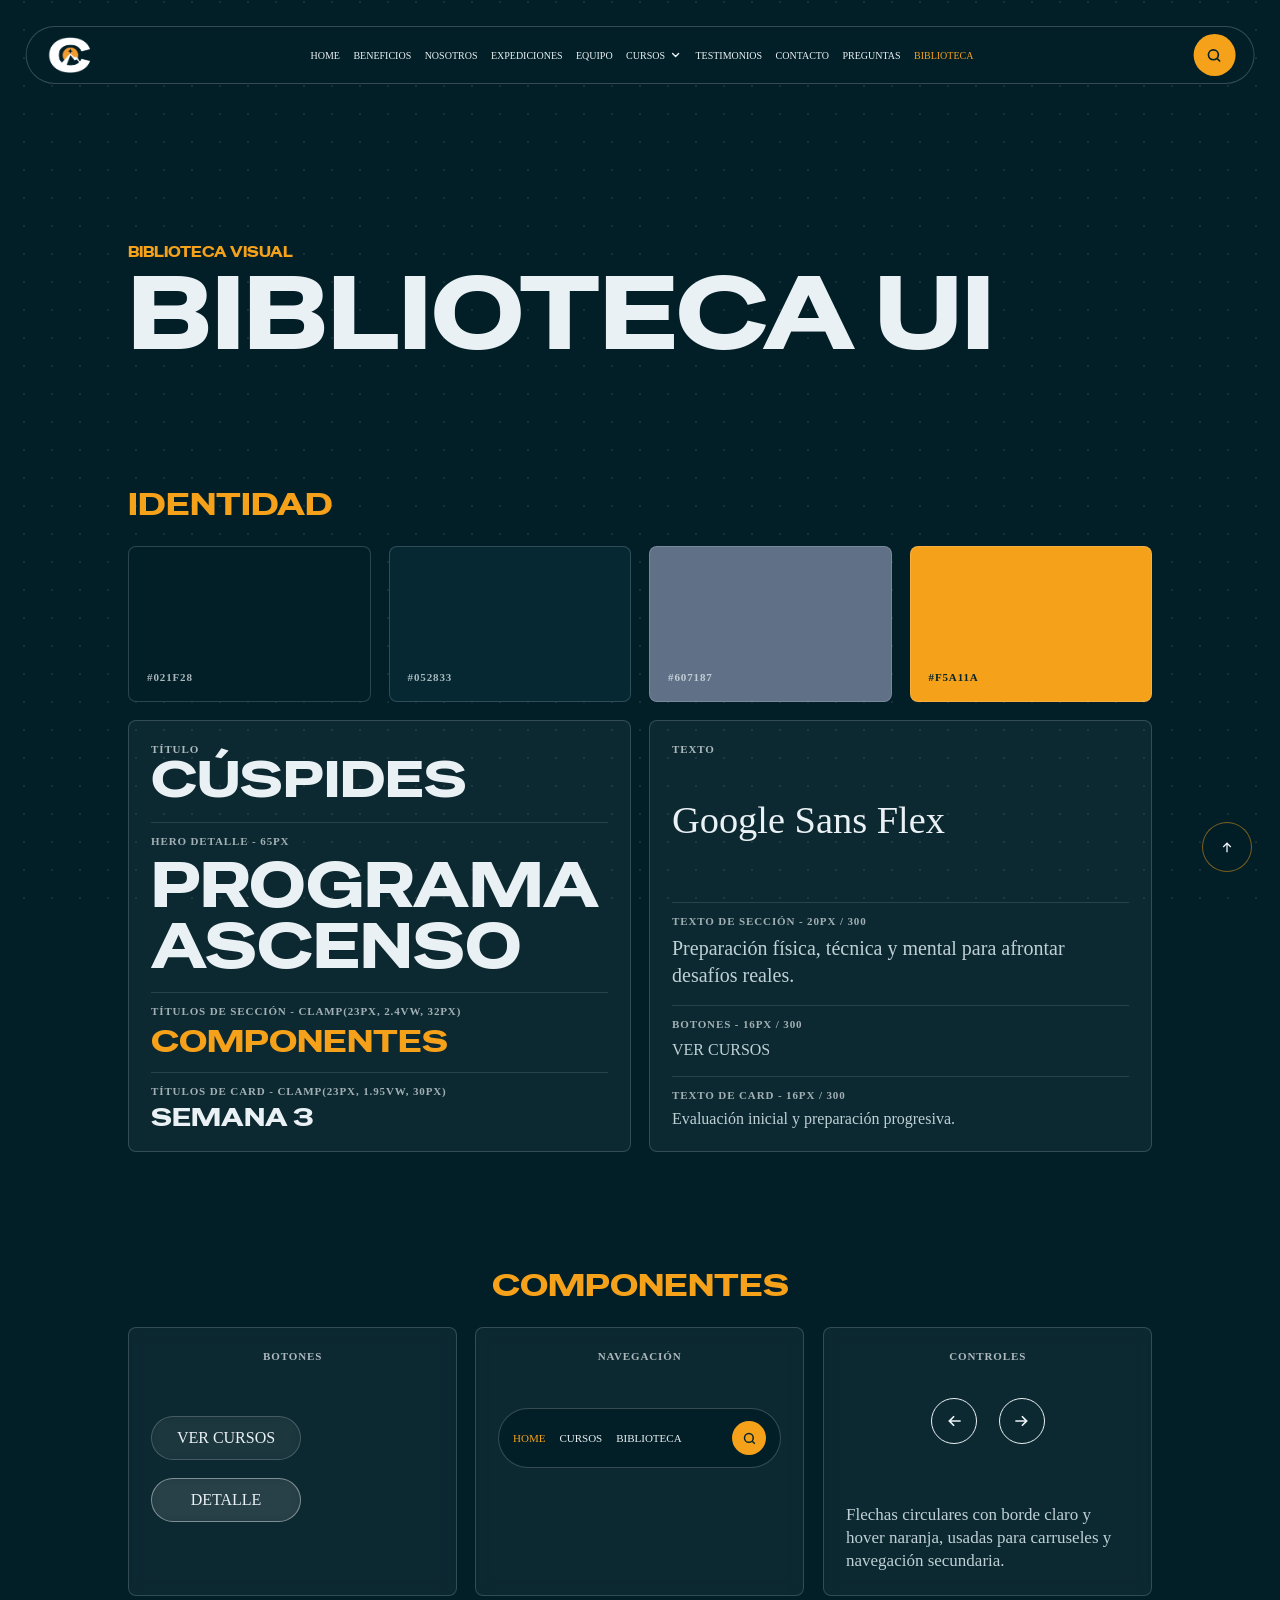
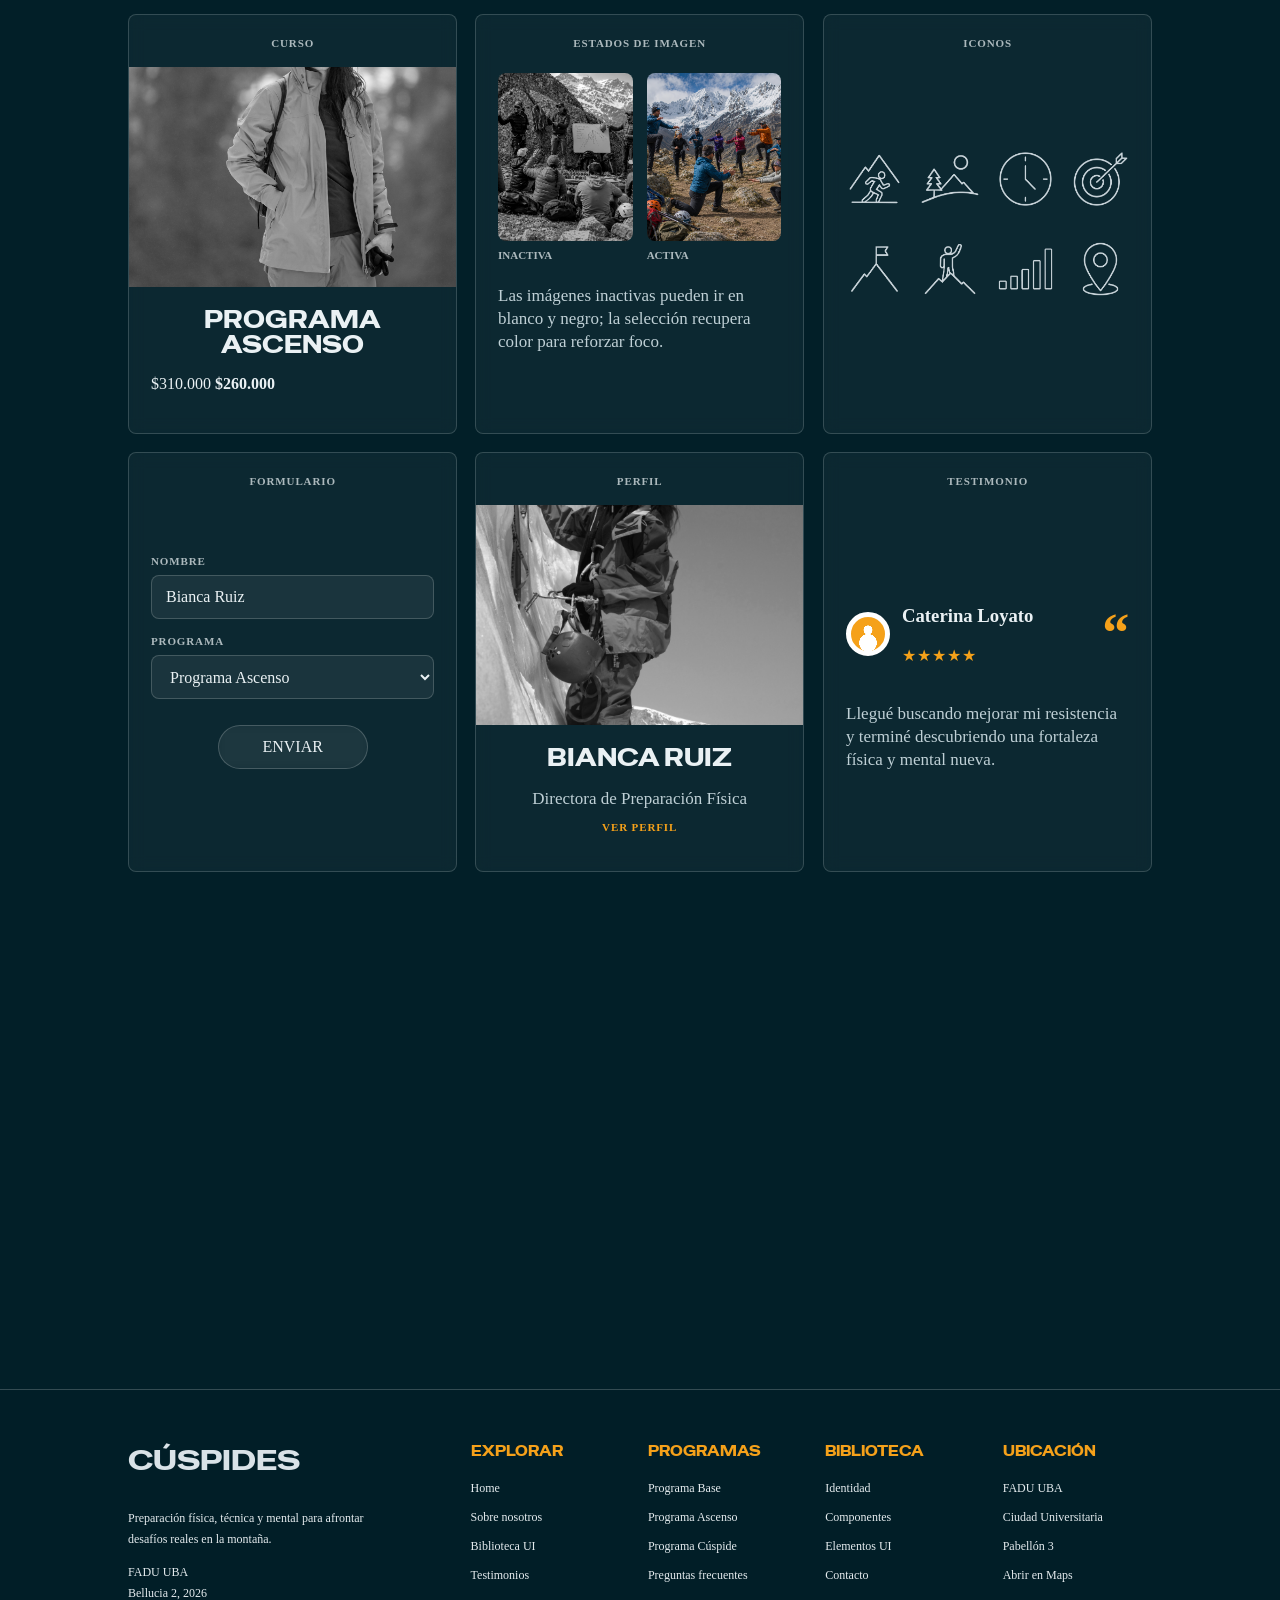
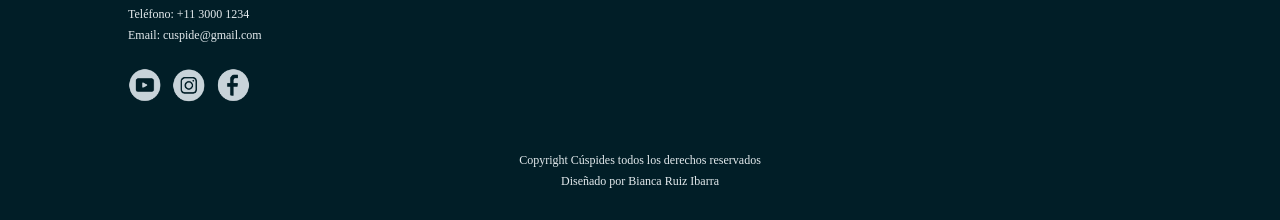
==== commit ef693f34: "ENTREGA" ====
--- a/biblioteca.html
+++ b/biblioteca.html
@@ -3,7 +3,7 @@
   <head>
     <meta charset="UTF-8" />
     <meta name="viewport" content="width=device-width, initial-scale=1.0" />
-    <title>Biblioteca UX | Cúspides</title>
+    <title>Biblioteca UI | Cúspides</title>
     <link rel="preconnect" href="https://fonts.googleapis.com" />
     <link rel="preconnect" href="https://fonts.gstatic.com" crossorigin />
     <link href="https://fonts.googleapis.com/css2?family=Google+Sans+Flex:opsz,wght@6..144,300..900&family=Special+Gothic+Expanded+One&display=swap" rel="stylesheet" />
@@ -13,7 +13,7 @@
     <div class="cursor-follower" aria-hidden="true"></div>
     <header class="site-header" data-header>
       <a class="brand" href="index.html" aria-label="Cúspides inicio">
-        <img src="assets/images/LOGO.png" alt="Cúspides" />
+        <img src="assets/images/LOGOFINAL2.png" alt="Cúspides" />
       </a>
       <a class="search-link" href="index.html#cursos" aria-label="Buscar cursos">
         <svg viewBox="0 0 24 24" aria-hidden="true"><circle cx="11" cy="11" r="7"></circle><path d="m16.5 16.5 4 4"></path></svg>
@@ -51,7 +51,7 @@
       <section class="library-hero-simple">
         <div class="library-hero-copy" data-animate>
           <p class="eyebrow">Biblioteca visual</p>
-          <h1>Biblioteca UX</h1>
+          <h1>Biblioteca UI</h1>
         </div>
       </section>
 
@@ -149,6 +149,10 @@
               <img src="assets/images/icono4.png" alt="" />
               <img src="assets/images/icono7.png" alt="" />
               <img src="assets/images/icono9.png" alt="" />
+              <img class="desktop-library-icon" src="assets/images/icono2.png" alt="" />
+              <img class="desktop-library-icon" src="assets/images/icono5.png" alt="" />
+              <img class="desktop-library-icon" src="assets/images/icono6.png" alt="" />
+              <img class="desktop-library-icon" src="assets/images/icono8.png" alt="" />
             </div>
           </article>
 
@@ -164,6 +168,7 @@
             <img src="assets/images/bianca.jpg" alt="Bianca Ruiz escalando hielo" />
             <h3>Bianca Ruiz</h3>
             <p>Directora de Preparación Física</p>
+            <span class="profile-preview-link">Ver perfil</span>
           </article>
 
           <article class="component-tile testimonial-tile" data-animate>
@@ -228,7 +233,7 @@
             <h3>Explorar</h3>
             <a href="index.html#home">Home</a>
             <a href="index.html#nosotros">Sobre nosotros</a>
-            <a href="biblioteca.html">Biblioteca UX</a>
+            <a href="biblioteca.html">Biblioteca UI</a>
             <a href="index.html#testimonios">Testimonios</a>
           </div>
           <div>
--- a/styles.css
+++ b/styles.css
@@ -12,6 +12,7 @@
   --white: #ffffff;
   --font-title: "Special Gothic Expanded One";
   --font-body: "Google Sans Flex";
+  --description-action-gap: 30px;
 }
 
 * {
@@ -21,7 +22,7 @@
 html {
   scroll-behavior: smooth;
   max-width: 100%;
-  overflow-x: hidden;
+  overflow-x: clip;
 }
 
 body {
@@ -34,7 +35,7 @@
   background-position: center;
   background-attachment: fixed;
   max-width: 100%;
-  overflow-x: hidden;
+  overflow-x: clip;
 }
 
 body::before {
@@ -76,6 +77,10 @@
   white-space: nowrap;
 }
 
+.mobile-line-break {
+  display: none;
+}
+
 .cursor-follower {
   position: fixed;
   left: 0;
@@ -139,6 +144,10 @@
   }
 
   .summit-image-window img.is-active {
+    animation: none;
+  }
+
+  .photo-stack {
     animation: none;
   }
 
@@ -235,7 +244,18 @@
   transition: color 0.25s ease, font-weight 0.25s ease;
 }
 
-.nav-course-trigger svg {
+.nav-course-arrow {
+  display: inline-grid;
+  place-items: center;
+  padding: 0;
+  border: 0;
+  color: inherit;
+  background: transparent;
+  cursor: pointer;
+}
+
+.nav-course-trigger svg,
+.nav-course-arrow svg {
   width: 12px;
   height: 12px;
   fill: none;
@@ -338,7 +358,7 @@
   display: grid;
   place-items: center;
   position: relative;
-  overflow: visible;
+  overflow: hidden;
   isolation: isolate;
   background: var(--navy);
 }
@@ -380,6 +400,7 @@
   height: 320px;
   pointer-events: none;
   background: linear-gradient(to bottom, rgba(2, 31, 40, 0), rgba(2, 31, 40, 0.72) 54%, rgba(2, 31, 40, 1));
+  transform: translate3d(0, 0, 0);
 }
 
 .hero-content {
@@ -401,7 +422,7 @@
   margin: 0 0 -8px;
   color: var(--navy);
   font-family: var(--font-body);
-  font-weight: 300;
+  font-weight: 500;
   text-transform: none;
   font-size: clamp(13px, 1.2vw, 18px);
 }
@@ -543,8 +564,8 @@
 
 .benefits {
   position: relative;
-  padding-top: 86px;
-  padding-bottom: 86px;
+  padding-top: 112px;
+  padding-bottom: 106px;
 }
 
 .benefits::before {
@@ -604,8 +625,8 @@
 }
 
 .about {
-  padding-top: 136px;
-  padding-bottom: 136px;
+  padding-top: 72px;
+  padding-bottom: 122px;
 }
 
 .about-copy {
@@ -640,6 +661,20 @@
   white-space: nowrap;
 }
 
+.about-copy p:has(+ .outline-btn),
+.summit-text-slide p:has(+ .outline-btn),
+.cta p:has(+ .outline-btn),
+.detail-hero-copy > p:not(.eyebrow):not(.detail-breadcrumb):has(+ .detail-hero-actions) {
+  margin-bottom: 0;
+}
+
+.about-copy p + .outline-btn,
+.summit-text-slide p + .outline-btn,
+.cta p + .outline-btn,
+.detail-hero-actions {
+  margin-top: var(--description-action-gap);
+}
+
 .about-media {
   min-height: 460px;
   position: relative;
@@ -658,11 +693,22 @@
   overflow: visible;
   border: 1px solid rgba(245, 161, 26, 0.78);
   border-radius: 8px;
-  transition: box-shadow 0.28s ease;
+  cursor: pointer;
+  translate: 0 0;
+  animation: aboutCardBounce 5s ease-in-out infinite;
+  transition: border-color 0.32s ease, box-shadow 0.32s ease, translate 0.24s ease;
 }
 
 .photo-stack:hover {
+  border-color: rgba(245, 161, 26, 0.86);
+  animation: none;
+  translate: 0 0;
   box-shadow: 0 0 12px rgba(245, 161, 26, 0.4);
+}
+
+.photo-stack:focus-within {
+  animation: none;
+  translate: 0 0;
 }
 
 .photo-stack img {
@@ -735,10 +781,33 @@
   height: 390px;
   object-position: center;
   z-index: 1;
+  border-color: rgba(245, 161, 26, 0.78);
+  animation-delay: -1.35s;
 }
 
 .photo-stack.is-mirrored {
   transform: scaleX(-1);
+}
+
+@keyframes aboutCardBounce {
+  0%,
+  4%,
+  19%,
+  100% {
+    translate: 0 0;
+  }
+
+  7% {
+    translate: 0 -8px;
+  }
+
+  11% {
+    translate: 0 0;
+  }
+
+  14% {
+    translate: 0 -6px;
+  }
 }
 
 .team {
@@ -786,6 +855,7 @@
 
 .stats span {
   display: block;
+  margin-top: 9px;
   color: #c9d7dc;
   font-size: 15px;
   font-weight: 300;
@@ -980,7 +1050,7 @@
   height: 100%;
   color: #06151a;
   background: #eef4f0;
-  text-align: left;
+  text-align: center;
 }
 
 .profile-top {
@@ -1085,6 +1155,32 @@
   letter-spacing: 0.12em;
   line-height: 1;
   text-transform: uppercase;
+}
+
+.team .profile-card,
+.team .profile-body,
+.team .coach-card .profile-body h3,
+.team .coach-card .profile-body p,
+.team .profile-handle,
+.detail-team .profile-card,
+.detail-team .profile-body,
+.detail-team .coach-card .profile-body h3,
+.detail-team .coach-card .profile-body p,
+.detail-team .profile-handle {
+  text-align: left;
+}
+
+.team .profile-body,
+.detail-team .profile-body {
+  display: grid;
+  justify-items: start;
+}
+
+.team .coach-card .profile-stats div,
+.detail-team .coach-card .profile-stats div {
+  justify-items: start;
+  padding-left: 10px;
+  text-align: left;
 }
 
 .profile-action {
@@ -1240,13 +1336,14 @@
 }
 
 .cta p {
-  margin: 8px 0 18px;
+  margin: 8px 0 0;
   color: var(--light);
   font-size: 20px;
   font-weight: 300;
 }
 
 .cta .outline-btn {
+  margin-top: var(--description-action-gap);
   border-color: var(--white);
   color: var(--ink);
   background: var(--white);
@@ -1327,7 +1424,7 @@
 }
 
 .summit-text-slide h2 {
-  margin: 0 0 66px;
+  margin: 0 0 38px;
   color: var(--white);
   font-family: var(--font-title);
   font-size: clamp(23px, 2.4vw, 32px);
@@ -1338,7 +1435,7 @@
 
 .summit-text-slide p {
   max-width: 650px;
-  margin: 0 0 18px;
+  margin: 0;
   color: #dce5e9;
   font-size: 20px;
   font-weight: 300;
@@ -1347,6 +1444,7 @@
 
 .summit-text-slide .outline-btn {
   margin-left: 0;
+  margin-top: var(--description-action-gap);
 }
 
 .summit-text-slide small {
@@ -1363,6 +1461,10 @@
   margin-right: 9px;
 }
 
+.summit-mobile-meta {
+  display: none;
+}
+
 .summit-media {
   position: relative;
   min-height: 660px;
@@ -1376,7 +1478,7 @@
   left: 9%;
   width: var(--summit-square-size);
   aspect-ratio: 1;
-  border-radius: 38px;
+  border-radius: 18px;
   background: var(--orange);
   transform: translateY(-50%);
 }
@@ -1590,10 +1692,11 @@
 
 .method-head > div {
   display: grid;
+  gap: clamp(8px, 0.85vw, 14px);
 }
 
 .method-head h2 {
-  margin: 0 0 clamp(20px, 1.9vw, 34px);
+  margin: 0;
   color: #052833;
   font-family: var(--font-title);
   font-size: clamp(54px, 5.95vw, 86px);
@@ -1710,10 +1813,10 @@
   padding: 0;
   border: 0;
   border-radius: 50%;
-  background: #052833;
-  box-shadow: 0 0 0 0 rgba(5, 40, 51, 0.34);
+  background: #ffffff;
+  box-shadow: 0 0 0 0 rgba(255, 255, 255, 0.46);
   cursor: pointer;
-  animation: methodDotPulse 2.1s ease-out infinite;
+  animation: methodDotPulse 1.45s ease-out infinite;
   transition: transform 0.22s ease, background 0.22s ease, box-shadow 0.22s ease;
 }
 
@@ -1726,15 +1829,15 @@
 
 @keyframes methodDotPulse {
   0% {
-    box-shadow: 0 0 0 0 rgba(5, 40, 51, 0.32);
-  }
-
-  70% {
-    box-shadow: 0 0 0 13px rgba(5, 40, 51, 0);
+    box-shadow: 0 0 0 0 rgba(255, 255, 255, 0.48);
+  }
+
+  78% {
+    box-shadow: 0 0 0 15px rgba(255, 255, 255, 0);
   }
 
   100% {
-    box-shadow: 0 0 0 0 rgba(5, 40, 51, 0);
+    box-shadow: 0 0 0 0 rgba(255, 255, 255, 0);
   }
 }
 
@@ -1761,24 +1864,33 @@
   left: 0;
   top: 2px;
   bottom: 0;
-  width: 2px;
-  background: rgba(255, 255, 255, 0.88);
+  width: 22px;
+  background:
+    linear-gradient(to bottom, rgba(255, 255, 255, 0.82), rgba(255, 255, 255, 0.82)) left top / 1px 100% no-repeat,
+    repeating-linear-gradient(
+      to bottom,
+      transparent 0 39px,
+      rgba(255, 255, 255, 0.92) 39px 40px
+    ) left top / 15px 100% no-repeat,
+    repeating-linear-gradient(
+      to bottom,
+      transparent 0 19px,
+      rgba(255, 255, 255, 0.8) 19px 20px,
+      transparent 20px 40px
+    ) left top / 11px 100% no-repeat,
+    repeating-linear-gradient(
+      to bottom,
+      transparent 0 9px,
+      rgba(255, 255, 255, 0.62) 9px 10px,
+      transparent 10px 29px,
+      rgba(255, 255, 255, 0.62) 29px 30px,
+      transparent 30px 40px
+    ) left top / 7px 40px repeat-y;
 }
 
 .method-altitude span {
   position: relative;
   padding-left: 29px;
-}
-
-.method-altitude span::before {
-  content: "";
-  position: absolute;
-  left: 0;
-  top: 50%;
-  width: 20px;
-  height: 2px;
-  background: currentColor;
-  transform: translateY(-50%);
 }
 
 .dot-03 {
@@ -1815,17 +1927,28 @@
 .method-step h3 button {
   display: block;
   padding: 5px 15px 4px;
-  border: 0;
-  color: #ffffff;
-  background: #052833;
+  border: 1px solid rgba(255, 255, 255, 0.96);
+  color: #052833;
+  background: #ffffff;
   border-radius: 999px;
   font-family: var(--font-title);
   font-size: var(--method-step-title-size);
   font-weight: 400;
   line-height: 1;
   text-transform: uppercase;
+  word-spacing: 0.32em;
   white-space: nowrap;
   cursor: pointer;
+  box-shadow: 0 8px 22px rgba(1, 28, 39, 0.12);
+  transition: background 0.22s ease, color 0.22s ease, border-color 0.22s ease, transform 0.22s ease;
+}
+
+.method-step h3 button:hover,
+.method-step.is-open h3 button {
+  color: #052833;
+  background: #ffffff;
+  border-color: #ffffff;
+  transform: translateY(-1px);
 }
 
 .method-step p {
@@ -1835,9 +1958,9 @@
   display: grid;
   place-items: center;
   padding: 14px 19px;
-  color: #eef6f8;
-  border: 1px solid rgba(255, 255, 255, 0.2);
-  background: rgba(5, 40, 51, 0.62);
+  color: #052833;
+  border: 1px solid rgba(255, 255, 255, 0.92);
+  background: rgba(255, 255, 255, 0.88);
   backdrop-filter: blur(8px);
   -webkit-backdrop-filter: blur(8px);
   border-radius: 14px;
@@ -2029,7 +2152,7 @@
   display: grid;
   grid-template-columns: 1.25fr 0.75fr;
   gap: 48px;
-  align-items: start;
+  align-items: stretch;
 }
 
 .contact-form {
@@ -2527,6 +2650,18 @@
     justify-content: space-between;
   }
 
+  .main-nav .nav-course-main-link {
+    width: auto;
+    padding: 0;
+    border-bottom: 0;
+  }
+
+  .nav-course-arrow {
+    width: 42px;
+    height: 42px;
+    margin: -12px -10px -12px 0;
+  }
+
   .search-link {
     position: static;
     right: auto;
@@ -2536,11 +2671,18 @@
   }
 
   .nav-course-menu {
+    position: relative;
+    z-index: 30;
     width: 100%;
     padding: 0;
     margin: 0;
   }
 
+  .nav-course-trigger {
+    position: relative;
+    z-index: 1;
+  }
+
   .nav-course-menu:hover .nav-course-trigger svg,
   .nav-course-menu:focus-within .nav-course-trigger svg {
     transform: none;
@@ -2551,7 +2693,9 @@
   }
 
   .nav-course-dropdown {
-    position: static;
+    position: relative;
+    left: 0;
+    z-index: 40;
     min-width: 0;
     width: 100%;
     max-height: 0;
@@ -2581,6 +2725,10 @@
   }
 
   .main-nav .nav-course-dropdown a {
+    position: relative;
+    z-index: 41;
+    display: block;
+    pointer-events: auto;
     padding: 10px 0 10px 14px;
     border-bottom: 0;
     font-size: 13.5px;
@@ -2609,6 +2757,16 @@
 
   .section-pad {
     padding: 94px 6vw;
+  }
+
+  .benefits {
+    padding-top: 88px;
+    padding-bottom: 86px;
+  }
+
+  .about {
+    padding-top: 58px;
+    padding-bottom: 94px;
   }
 
   .benefit-grid,
@@ -2801,7 +2959,29 @@
   }
 
   .benefits {
-    padding-top: 56px;
+    padding-top: 38px;
+    padding-bottom: 64px;
+  }
+
+  .mobile-line-break {
+    display: block;
+  }
+
+  .about {
+    padding-top: 64px;
+    padding-bottom: 64px;
+  }
+
+  .section-heading h2,
+  .team-copy h2,
+  .summit-text-slide h2 {
+    margin-bottom: 22px;
+  }
+
+  .section-heading p,
+  .team-copy > p:not(.eyebrow),
+  .summit-text-slide p {
+    margin: 0;
   }
 
   .back-top {
@@ -2828,7 +3008,9 @@
     top: auto;
     z-index: auto;
     min-height: auto;
-    gap: 24px;
+    gap: 0;
+    padding-top: 92px;
+    padding-bottom: 128px;
     grid-template-areas:
       "eyebrow"
       "title"
@@ -2843,12 +3025,12 @@
 
   .team-copy .team-eyebrow {
     grid-area: eyebrow;
-    margin-bottom: 0;
+    margin-bottom: 8px;
   }
 
   .team-copy h2 {
     grid-area: title;
-    margin-bottom: 10px;
+    margin-bottom: 22px;
   }
 
   .team-copy > p:not(.eyebrow) {
@@ -2858,14 +3040,68 @@
 
   .coach-list {
     grid-area: cards;
+    margin-top: 44px;
   }
 
   .stats {
     grid-area: stats;
+    margin-top: 24px;
   }
 
   .coach-card {
     height: 374px;
+    text-align: left;
+  }
+
+  .coach-card-copy {
+    padding: 0 20px 22px;
+    text-align: center;
+  }
+
+  .coach-card-copy::after {
+    text-align: center;
+    opacity: 1;
+    transform: translateY(0);
+  }
+
+  .team .coach-card-face {
+    border-color: transparent;
+  }
+
+  .team .coach-card-face::after {
+    content: "";
+    position: absolute;
+    inset: 0;
+    z-index: 4;
+    border: 1px solid var(--glass-border);
+    border-radius: inherit;
+    pointer-events: none;
+  }
+
+  .team .coach-card img {
+    filter: grayscale(0);
+  }
+
+  .profile-card {
+    text-align: left;
+  }
+
+  .profile-body {
+    display: grid;
+    justify-items: start;
+    text-align: left;
+  }
+
+  .coach-card .profile-body h3,
+  .coach-card .profile-body p,
+  .profile-handle {
+    text-align: left;
+  }
+
+  .coach-card .profile-stats div {
+    justify-items: start;
+    padding-left: 10px;
+    text-align: left;
   }
 
   .coach-slide {
@@ -2907,6 +3143,10 @@
     margin: 0 14px;
   }
 
+  .testimonial-carousel .dots.centered {
+    margin-top: 24px;
+  }
+
   .field-grid,
   .contact-panel {
     grid-template-columns: 1fr;
@@ -2935,8 +3175,12 @@
     gap: 44px;
   }
 
+  .about {
+    gap: 24px;
+  }
+
   .team {
-    gap: 24px;
+    gap: 0;
   }
 
   .about-copy {
@@ -2959,7 +3203,7 @@
   .about-mobile-caption {
     display: block;
     width: 100%;
-    margin-top: -30px;
+    margin-top: 12px;
     color: var(--light);
     font-size: 12px;
     font-weight: 400;
@@ -2971,7 +3215,7 @@
     display: grid;
     grid-template-columns: repeat(3, 1fr);
     gap: 12px;
-    margin-top: 0;
+    margin-top: 24px;
   }
 
   .stats strong {
@@ -2980,6 +3224,8 @@
 
   .cta {
     min-height: 330px;
+    margin-top: -52px;
+    margin-bottom: 24px;
   }
 
   .cta-content {
@@ -3008,8 +3254,8 @@
     --summit-square-size: min(66vw, 270px);
     display: flex;
     flex-direction: column;
-    padding-top: 78px;
-    padding-bottom: 84px;
+    padding-top: 64px;
+    padding-bottom: 64px;
     gap: 20px;
   }
 
@@ -3019,6 +3265,7 @@
 
   .summit-copy {
     order: 2;
+    width: 100%;
     min-height: auto;
   }
 
@@ -3028,35 +3275,61 @@
   }
 
   .summit-text-window {
-    min-height: 300px;
+    width: 100%;
+    min-height: 382px;
+  }
+
+  .summit-text-slide {
+    inset: 0;
   }
 
   .summit-text-slide h2 {
-    margin-bottom: 32px;
+    margin-bottom: 20px;
     font-size: clamp(23px, 7vw, 32px);
   }
 
   .summit-text-slide p {
-    max-width: 31ch;
+    max-width: none;
     font-size: 18px;
     line-height: 1.28;
   }
 
   .summit-text-slide small {
-    margin-top: 18px;
+    display: none;
   }
 
   .summit-media {
-    min-height: 338px;
+    min-height: 376px;
+    row-gap: 12px;
+    align-content: center;
     padding-right: 28px;
     margin-top: 0;
+  }
+
+  .summit-mobile-meta {
+    position: relative;
+    z-index: 5;
+    display: block;
+    width: min(72vw, 292px);
+    justify-self: center;
+    color: var(--orange);
+    font-size: 12px;
+    font-weight: 400;
+    line-height: 1.2;
+    text-align: center;
+    text-transform: uppercase;
+  }
+
+  .summit-mobile-meta::before {
+    content: "•";
+    margin-right: 9px;
   }
 
   .summit-orange-panel {
     top: 50%;
     left: 57%;
     width: var(--summit-square-size);
-    border-radius: 28px;
+    border-radius: 18px;
   }
 
   .summit-image-window {
@@ -3075,18 +3348,23 @@
   }
 
   .summit-arrows {
-    left: calc(57% + min(33vw, 118px) - 11px);
-    gap: 58px;
+    left: calc(57% + min(33vw, 118px) - 9px);
+    gap: 104px;
   }
 
   .summit-arrows button {
-    width: 30px;
-    height: 30px;
+    width: 26px;
+    height: 26px;
   }
 
   .summit-arrows button::before {
-    width: 30px;
-    height: 30px;
+    width: 26px;
+    height: 26px;
+  }
+
+  .summit-arrow-icon {
+    width: 12px;
+    height: 12px;
   }
 
   .method-section {
@@ -3101,7 +3379,7 @@
 
   .method-head {
     position: absolute;
-    top: 6.8%;
+    top: 16.2%;
     left: 0;
     right: 0;
     display: grid;
@@ -3112,7 +3390,7 @@
 
   .method-head h2 {
     margin-bottom: 0;
-    font-size: clamp(28px, 9.6vw, 38px);
+    font-size: clamp(17px, 6.5vw, 26px);
     line-height: 1.06;
   }
 
@@ -3133,19 +3411,27 @@
   }
 
   .method-altitude {
-    left: 4.5%;
-    bottom: 20%;
-    height: 36%;
-    width: 66px;
-    font-size: 9px;
+    left: 3.8%;
+    bottom: 21%;
+    height: 34%;
+    width: 56px;
+    font-size: 8px;
   }
 
   .method-altitude span {
-    padding-left: 19px;
-  }
-
-  .method-altitude span::before {
-    width: 13px;
+    padding-left: 17px;
+  }
+
+  .method-altitude::before {
+    width: 15px;
+    background:
+      linear-gradient(to bottom, rgba(255, 255, 255, 0.82), rgba(255, 255, 255, 0.82)) left top / 1px 100% no-repeat,
+      linear-gradient(to right, rgba(255, 255, 255, 0.92), rgba(255, 255, 255, 0.92)) left 0% / 13px 1px no-repeat,
+      linear-gradient(to right, rgba(255, 255, 255, 0.82), rgba(255, 255, 255, 0.82)) left 20% / 10px 1px no-repeat,
+      linear-gradient(to right, rgba(255, 255, 255, 0.92), rgba(255, 255, 255, 0.92)) left 40% / 13px 1px no-repeat,
+      linear-gradient(to right, rgba(255, 255, 255, 0.82), rgba(255, 255, 255, 0.82)) left 60% / 10px 1px no-repeat,
+      linear-gradient(to right, rgba(255, 255, 255, 0.92), rgba(255, 255, 255, 0.92)) left 80% / 13px 1px no-repeat,
+      linear-gradient(to right, rgba(255, 255, 255, 0.92), rgba(255, 255, 255, 0.92)) left 100% / 13px 1px no-repeat;
   }
 
   .method-dot {
@@ -3160,13 +3446,13 @@
   }
 
   .dot-02 {
-    right: calc(12.1% + 1.5% - var(--method-dot-size) - var(--method-dot-gap));
-    top: calc(63.25% + var(--method-dot-title-offset));
+    right: calc(15.1% + 1.5% - var(--method-dot-size) - var(--method-dot-gap));
+    top: calc(64.25% + var(--method-dot-title-offset));
   }
 
   .dot-01 {
-    right: calc(21.7% + 1% - var(--method-dot-size) - var(--method-dot-gap));
-    top: calc(80.6% + var(--method-dot-title-offset));
+    right: calc(25.7% + 1% - var(--method-dot-size) - var(--method-dot-gap));
+    top: calc(81.6% + var(--method-dot-title-offset));
   }
 
   .method-step {
@@ -3181,7 +3467,7 @@
 
   .method-step p {
     min-height: 54px;
-    margin-top: 11px;
+    margin-top: 3px;
     padding: 10px 11px;
     border-radius: 10px;
     font-size: 10px;
@@ -3199,13 +3485,13 @@
   }
 
   .step-02 {
-    right: 13.6%;
-    top: 63.25%;
+    right: 16.6%;
+    top: 64.25%;
   }
 
   .step-01 {
-    right: 22.7%;
-    top: 80.6%;
+    right: 26.7%;
+    top: 81.6%;
   }
 
   .course-groups-grid {
@@ -3313,7 +3599,7 @@
   display: flex;
   flex-wrap: wrap;
   gap: 28px;
-  margin-top: 44px;
+  margin-top: var(--description-action-gap);
 }
 
 .detail-hero-actions .outline-btn {
@@ -3385,6 +3671,12 @@
 .program-copy h2 {
   margin-bottom: 28px;
   text-transform: none;
+}
+
+@media (min-width: 621px) {
+  .program-copy h2 {
+    white-space: nowrap;
+  }
 }
 
 .program-copy p {
@@ -3713,7 +4005,7 @@
 .program-price-card p {
   margin: 28px 0 34px;
   color: #dce5e9;
-  font-size: 19px;
+  font-size: 16px;
   font-weight: 300;
   line-height: 1.18;
   text-align: center;
@@ -3749,7 +4041,26 @@
   overflow: hidden;
   padding-top: 96px;
   padding-bottom: 96px;
+  margin-bottom: clamp(240px, 24vw, 380px);
   background: transparent;
+}
+
+.program-detail-page main > .week-plan {
+  position: sticky;
+  top: var(--week-sticky-top, 0px);
+  bottom: auto;
+  z-index: 1;
+  min-height: 100svh;
+}
+
+.post-week-flow {
+  position: relative;
+  z-index: 3;
+  background-color: var(--deep);
+  background-image: radial-gradient(circle, #183a43 1px, transparent 1px);
+  background-size: 28px 28px;
+  background-position: center;
+  background-attachment: fixed;
 }
 
 .week-plan::before {
@@ -3879,13 +4190,14 @@
   padding: 0 28px 34px;
   display: flex;
   flex-direction: column;
+  align-items: center;
   justify-content: flex-end;
   overflow: visible;
   border: 1px solid rgba(234, 241, 244, 0.16);
   border-radius: 26px;
   background: #12313d;
   box-shadow: 0 18px 34px rgba(0, 0, 0, 0.3);
-  text-align: left;
+  text-align: center;
   cursor: pointer;
   opacity: var(--depth-opacity);
   pointer-events: none;
@@ -3980,7 +4292,6 @@
 }
 
 .week-track span,
-.week-track h3,
 .week-track strong,
 .week-track p {
   position: relative;
@@ -3992,57 +4303,51 @@
   top: 18px;
   left: 50%;
   z-index: 4;
-  width: 48px;
-  height: 48px;
+  width: auto;
+  min-width: 86px;
+  height: 30px;
+  padding: 0 11px;
   display: grid;
   place-items: center;
   color: #dce5e9;
   background: rgba(2, 31, 40, 0.74);
-  border-radius: 50%;
+  border: 0;
+  border-radius: 999px;
   font-family: var(--font-title);
-  font-size: 19px;
+  font-size: 16px;
+  line-height: 1;
+  text-transform: uppercase;
+  white-space: nowrap;
   transform: translateX(-50%);
 }
 
 .week-track article.is-active span {
-  top: -30px;
-  width: 96px;
-  height: 96px;
+  top: -16px;
+  width: auto;
+  min-width: 128px;
+  height: 38px;
+  padding: 0 16px;
   color: var(--ink);
   background: var(--orange);
-  border: 3px solid var(--deep);
-  font-size: 41px;
+  border: 0;
+  font-size: 22px;
   box-shadow: 0 0 30px rgba(245, 161, 26, 0.72);
-}
-
-.week-track h3 {
-  margin: 0 0 7px;
-  color: #fff;
-  font-family: var(--font-title);
-  font-size: clamp(23px, 1.95vw, 30px);
-  font-weight: 400;
-  line-height: 1.02;
-  text-transform: uppercase;
-}
-
-.week-track article.is-active h3 {
-  font-size: clamp(35px, 3vw, 48px);
 }
 
 .week-track strong {
   color: var(--orange);
   font-family: var(--font-body);
-  font-size: 22px;
+  font-size: 16px;
   font-weight: 700;
   line-height: 1.12;
 }
 
 .week-track article.is-active strong {
-  font-size: 29px;
+  font-size: 22px;
 }
 
 .week-track p {
-  margin: 13px 0 0;
+  margin: 13px auto 0;
   color: #dce5e9;
   max-width: 292px;
   font-size: 16px;
@@ -4160,6 +4465,11 @@
   min-height: 0;
 }
 
+.kit-nav,
+.kit-prompt {
+  display: none;
+}
+
 .kit-item {
   position: absolute;
   width: var(--item-size);
@@ -4177,8 +4487,7 @@
     grayscale(1)
     saturate(0)
     contrast(0.86)
-    drop-shadow(5px 8px 7px rgba(2, 31, 40, 0.24))
-    drop-shadow(11px 16px 16px rgba(2, 31, 40, 0.18));
+    drop-shadow(-10px 10px 9.5px rgba(0, 0, 0, 0.375));
   transition: filter 0.28s ease;
 }
 
@@ -4193,8 +4502,7 @@
     grayscale(0)
     saturate(1)
     contrast(1)
-    drop-shadow(5px 8px 7px rgba(2, 31, 40, 0.26))
-    drop-shadow(11px 16px 16px rgba(2, 31, 40, 0.2));
+    drop-shadow(-10px 10px 9.5px rgba(0, 0, 0, 0.375));
 }
 
 .kit-item.helmet {
@@ -4510,6 +4818,29 @@
   transform: translateX(82px) translateY(12px);
 }
 
+@media (min-width: 621px) {
+  .program-detail-page .plan-card-grid {
+    min-height: 590px;
+  }
+
+  .program-detail-page .plan-card-grid .mini-plan {
+    transform: translateX(37px) scale(0.9);
+    transform-origin: top left;
+  }
+
+  .program-detail-page .plan-card-grid .mini-plan.is-active {
+    transform: translateX(0) scale(0.9);
+  }
+
+  .program-detail-page .plan-card-grid .mini-plan.is-behind {
+    transform: translateX(66px) translateY(8px) scale(0.9);
+  }
+
+  .program-detail-page .plan-card-grid:hover .mini-plan.is-behind {
+    transform: translateX(82px) translateY(12px) scale(0.9);
+  }
+}
+
 .mini-plan.is-behind::after {
   content: attr(data-stack-label);
   position: absolute;
@@ -4592,7 +4923,29 @@
 .course-groups {
   position: relative;
   z-index: 4;
-  background: var(--deep);
+  background-color: var(--deep);
+  background-image: radial-gradient(circle, #183a43 1px, transparent 1px);
+  background-size: 28px 28px;
+  background-position: center;
+  background-attachment: fixed;
+}
+
+main > .team {
+  position: sticky;
+  top: 0;
+  z-index: 1;
+  min-height: 100svh;
+  background: transparent;
+}
+
+.post-team-flow {
+  position: relative;
+  z-index: 3;
+  background-color: var(--deep);
+  background-image: radial-gradient(circle, #183a43 1px, transparent 1px);
+  background-size: 28px 28px;
+  background-position: center;
+  background-attachment: fixed;
 }
 
 .course-groups .section-heading {
@@ -4607,6 +4960,14 @@
   display: grid;
   grid-template-columns: repeat(3, minmax(0, 1fr));
   gap: 28px;
+}
+
+.course-groups-controls {
+  display: none;
+}
+
+.course-side-arrow {
+  display: none;
 }
 
 .course-groups-grid .mini-plan {
@@ -5057,6 +5418,20 @@
   text-transform: uppercase;
 }
 
+#componentes .library-showcase-head,
+#componentes .component-tile > span {
+  width: 100%;
+  text-align: center;
+}
+
+#componentes .component-tile > span {
+  display: block;
+}
+
+#componentes .component-tile > h3 {
+  text-align: center;
+}
+
 .library-swatch-grid,
 .component-gallery {
   display: grid;
@@ -5072,6 +5447,24 @@
   background: rgba(255, 255, 255, 0.045);
   backdrop-filter: blur(8px);
   -webkit-backdrop-filter: blur(8px);
+}
+
+#identidad .library-swatch-grid,
+#identidad .library-swatch,
+#identidad .library-font-card {
+  min-width: 0;
+  max-width: 100%;
+}
+
+#identidad .library-swatch-grid {
+  width: 100%;
+  margin-right: auto;
+  margin-left: auto;
+}
+
+#identidad .library-swatch,
+#identidad .library-font-card {
+  overflow: hidden;
 }
 
 .library-swatch {
@@ -5170,7 +5563,7 @@
 }
 
 .sample-title.hero-detail {
-  font-size: 65px;
+  font-size: 62px;
 }
 
 .sample-title.section-title {
@@ -5245,6 +5638,7 @@
   min-height: 118px;
   display: flex;
   align-items: center;
+  justify-content: center;
   gap: 22px;
 }
 
@@ -5437,6 +5831,66 @@
   transform: translateY(-6px);
 }
 
+.desktop-library-icon {
+  display: none;
+}
+
+@media (min-width: 961px) {
+  .library-hero-simple h1 {
+    white-space: nowrap;
+  }
+
+  .benefit-icons-row .desktop-library-icon {
+    display: block;
+  }
+
+  #componentes .benefit-tile,
+  #componentes .form-tile,
+  #componentes .testimonial-tile {
+    position: relative;
+  }
+
+  #componentes .benefit-tile,
+  #componentes .testimonial-tile {
+    display: flex;
+    flex-direction: column;
+    justify-content: center;
+  }
+
+  #componentes .benefit-tile > span:first-child,
+  #componentes .form-tile > span:first-child,
+  #componentes .testimonial-tile > span:first-child {
+    position: absolute;
+    top: 22px;
+    right: 22px;
+    left: 22px;
+    width: auto;
+  }
+
+  #componentes .benefit-icons-row {
+    width: 100%;
+    align-self: center;
+    justify-items: center;
+  }
+
+  #componentes .form-tile {
+    align-content: center;
+    justify-items: center;
+  }
+
+  #componentes .form-tile label {
+    width: 100%;
+  }
+
+  #componentes .form-tile .outline-btn {
+    justify-self: center;
+  }
+
+  #componentes .testimonial-tile .person {
+    width: 100%;
+  }
+}
+
 .form-tile {
   display: grid;
   align-content: start;
@@ -5482,6 +5936,18 @@
   line-height: 1.35;
 }
 
+.coach-tile > h3,
+.coach-tile > p {
+  text-align: center;
+}
+
+#componentes .coach-tile > .profile-preview-link {
+  display: block;
+  margin-top: 10px;
+  color: var(--orange);
+  text-align: center;
+}
+
 .testimonial-tile .person {
   margin: 34px 0 22px;
 }
@@ -5639,6 +6105,33 @@
 }
 
 @media (max-width: 620px) {
+  :root {
+    --mobile-section-top: 64px;
+    --mobile-section-bottom: 64px;
+    --mobile-heading-content-gap: 28px;
+  }
+
+  main > .team {
+    position: relative;
+    top: auto;
+    z-index: auto;
+    min-height: auto;
+    padding-top: 92px;
+    padding-bottom: 128px;
+  }
+
+  .course-groups {
+    padding-top: 92px;
+    padding-bottom: 128px;
+  }
+
+  .testimonials,
+  .contact-info,
+  .location-faq-section {
+    padding-top: var(--mobile-section-top);
+    padding-bottom: var(--mobile-section-bottom);
+  }
+
   .detail-hero {
     min-height: 610px;
     align-items: end;
@@ -5646,36 +6139,240 @@
   }
 
   .week-plan::after {
-    bottom: -46vw;
+    bottom: -30vw;
     width: 100%;
     opacity: 0.18;
   }
 
   .course-groups-grid {
-    grid-template-columns: 1fr;
+    display: flex;
+    gap: 0;
+    width: 300%;
+    transform: translateX(calc(var(--course-shift, 0px) + var(--course-drag, 0px)));
+    transition: transform 0.32s ease;
+    touch-action: pan-y;
+    clip-path: inset(0 0 0 0);
+  }
+
+  .course-groups-grid[data-animate],
+  .course-groups-grid[data-animate].is-visible {
+    transform: translateX(calc(var(--course-shift, 0px) + var(--course-drag, 0px)));
   }
 
   .course-groups-grid .mini-plan {
+    flex: 0 0 33.333333%;
+    width: 33.333333%;
     min-height: auto;
-    padding: 30px 22px 28px;
-    border-radius: 28px;
+    padding: 22px 17px 21px;
+    border-radius: 22px;
+  }
+
+  .course-groups .section-heading,
+  .testimonials .section-heading,
+  .contact-head,
+  .map-section > div,
+  .faq-title {
+    margin-bottom: var(--mobile-heading-content-gap);
+  }
+
+  .course-groups .section-heading {
+    margin-bottom: var(--mobile-heading-content-gap);
+  }
+
+  .section-heading h2,
+  .contact-head h2,
+  .map-section h3,
+  .faq-title h2 {
+    margin-bottom: 8px;
+  }
+
+  .contact-info {
+    gap: 18px;
+  }
+
+  .location-faq-section {
+    gap: 64px;
+  }
+
+  .course-groups-viewport {
+    position: relative;
+    overflow: visible;
+    width: min(82vw, 308px);
+    margin: 0 auto;
+    padding-bottom: 4px;
+  }
+
+  .course-groups-clip {
+    overflow: hidden;
+    width: 100%;
+  }
+
+  .course-groups-controls {
+    display: flex;
+    align-items: center;
+    justify-content: center;
+    gap: 0;
+    margin-top: 24px;
+  }
+
+  .course-groups-controls .dots.centered {
+    margin-top: 0;
+  }
+
+  .course-side-arrow {
+    position: absolute;
+    top: 50%;
+    z-index: 4;
+    width: 32px;
+    height: 32px;
+    padding: 0;
+    display: grid;
+    place-items: center;
+    border: 1px solid rgba(234, 241, 244, 0.42);
+    border-radius: 50%;
+    color: var(--light);
+    background: rgba(2, 31, 40, 0.72);
+    transform: translateY(-50%);
+  }
+
+  .course-side-arrow.is-prev {
+    left: -39px;
+  }
+
+  .course-side-arrow.is-next {
+    right: -39px;
+  }
+
+  .course-side-arrow svg {
+    width: 15px;
+    height: 15px;
+    fill: none;
+    stroke: currentColor;
+    stroke-width: 1.9;
+    stroke-linecap: round;
+    stroke-linejoin: round;
   }
 
   .course-groups-grid .mini-plan span {
-    min-height: 48px;
-    font-size: clamp(17px, 5.35vw, 22px);
+    min-height: 38px;
+    padding-bottom: 10px;
+    font-size: clamp(16px, 4.8vw, 20px);
     text-align: center;
     white-space: nowrap;
   }
 
+  .course-groups-grid .mini-plan small {
+    margin-top: 17px;
+    font-size: 13px;
+  }
+
+  .course-groups-grid .mini-plan .price-lockup {
+    margin: 12px 0 15px;
+  }
+
   .course-groups-grid .mini-plan .price-lockup strong {
-    font-size: clamp(38px, 12vw, 50px);
+    font-size: clamp(34px, 10vw, 42px);
+  }
+
+  .course-groups-grid .mini-plan ul {
+    gap: 11px;
+    padding: 15px 13px;
+    border-radius: 12px;
+  }
+
+  .course-groups-grid .mini-plan li {
+    font-size: 13.5px;
+    line-height: 1.12;
+  }
+
+  .course-groups-grid .mini-plan li::before {
+    width: 17px;
+    height: 17px;
+    margin-right: 10px;
+    flex-basis: 17px;
+    font-size: 10px;
+  }
+
+  .course-groups-grid .mini-plan p {
+    margin: 17px 0 20px;
+    font-size: 15px;
+    line-height: 1.15;
+  }
+
+  .course-groups-grid .mini-plan .outline-btn {
+    width: 172px;
+    min-height: 42px;
+    font-size: 15px;
+  }
+
+  .program-detail-page .mini-plan {
+    min-height: auto;
+    padding: 22px 17px 21px;
+    border-radius: 22px;
+  }
+
+  .program-detail-page .mini-plan span {
+    min-height: 38px;
+    padding-bottom: 10px;
+    font-size: clamp(16px, 4.8vw, 20px);
+  }
+
+  .program-detail-page .mini-plan small {
+    margin-top: 17px;
+    font-size: 13px;
+  }
+
+  .program-detail-page .mini-plan .price-lockup {
+    margin: 12px 0 15px;
+  }
+
+  .program-detail-page .mini-plan .price-lockup strong {
+    font-size: clamp(34px, 10vw, 42px);
+  }
+
+  .program-detail-page .mini-plan ul {
+    gap: 11px;
+    padding: 15px 13px;
+    border-radius: 12px;
+  }
+
+  .program-detail-page .mini-plan li {
+    font-size: 13.5px;
+    line-height: 1.12;
+  }
+
+  .program-detail-page .mini-plan li::before {
+    width: 17px;
+    height: 17px;
+    margin-right: 10px;
+    flex-basis: 17px;
+    font-size: 10px;
+  }
+
+  .program-detail-page .mini-plan p {
+    margin: 17px 0 20px;
+    font-size: 15px;
+    line-height: 1.15;
+  }
+
+  .program-detail-page .mini-plan .outline-btn {
+    width: 172px;
+    min-height: 42px;
+    font-size: 15px;
   }
 
   .detail-hero-copy h1 {
     font-size: clamp(39px, 12vw, 64px);
   }
 
+  .program-detail-page .detail-hero-description {
+    max-width: min(100%, 344px);
+  }
+
+  .program-detail-page .detail-hero-description span {
+    display: block;
+  }
+
   .detail-breadcrumb {
     margin-bottom: 14px;
   }
@@ -5685,7 +6382,7 @@
   }
 
   .detail-hero-actions {
-    margin-top: 28px;
+    margin-top: var(--description-action-gap);
   }
 
   .library-hero {
@@ -5719,6 +6416,12 @@
   .detail-stats {
     grid-template-columns: repeat(2, minmax(0, 1fr));
     column-gap: 14px;
+    padding-top: 48px;
+    padding-bottom: 48px;
+  }
+
+  .program-detail-page .detail-stats + .program-summary {
+    padding-top: 46px;
   }
 
   .program-summary,
@@ -5747,7 +6450,10 @@
 
   .included-list h3,
   .requirements h3 {
-    overflow-wrap: anywhere;
+    font-size: clamp(20px, 2.1vw, 29px);
+    line-height: 1.05;
+    white-space: nowrap;
+    overflow-wrap: normal;
   }
 
   .included-list li,
@@ -5762,38 +6468,74 @@
   }
 
   .program-price-card {
-    padding: 24px;
-  }
-
-  .program-price-card {
+    width: min(82vw, 308px);
+    max-width: 308px;
+    min-height: auto;
+    padding: 22px 17px 21px;
     box-sizing: border-box;
-    border-radius: 28px;
+    border-radius: 22px;
+    translate: 0 0;
+    animation: none !important;
+    will-change: auto;
+  }
+
+  .program-detail-page .program-summary .program-price-card {
+    translate: 0 0 !important;
+    animation: none !important;
+    will-change: auto;
   }
 
   .program-price-card span {
-    white-space: normal;
+    min-height: 38px;
+    padding-bottom: 10px;
+    font-size: clamp(16px, 4.8vw, 20px);
+    text-align: center;
+    white-space: nowrap;
+  }
+
+  .program-price-card small {
+    margin-top: 17px;
+    font-size: 13px;
+  }
+
+  .program-price-card .price-lockup {
+    margin: 12px 0 15px;
   }
 
   .program-price-card .price-lockup strong {
-    font-size: clamp(36px, 11vw, 46px);
+    font-size: clamp(34px, 10vw, 42px);
   }
 
   .program-price-card ul {
-    gap: 14px;
-    padding: 20px 14px;
+    gap: 11px;
+    padding: 15px 13px;
+    border-radius: 12px;
   }
 
   .program-price-card li {
     align-items: flex-start;
-    font-size: 16px;
+    font-size: 13.5px;
+    line-height: 1.12;
   }
 
   .program-price-card li::before {
-    margin-right: 12px;
+    width: 17px;
+    height: 17px;
+    margin-right: 10px;
+    flex-basis: 17px;
+    font-size: 10px;
+  }
+
+  .program-price-card p {
+    margin: 17px 0 20px;
+    font-size: 15px;
+    line-height: 1.15;
   }
 
   .program-price-card .outline-btn {
-    width: min(100%, 210px);
+    width: 172px;
+    min-height: 42px;
+    font-size: 15px;
   }
 
   .program-detail-page .other-plans {
@@ -5812,25 +6554,34 @@
   }
 
   .program-detail-page .plan-card-grid {
-    width: min(100%, 344px);
-    min-height: 462px;
+    width: min(82vw, 308px);
+    min-height: 440px;
   }
 
   .program-detail-page .mini-plan {
-    width: 436px;
-    min-height: 640px;
-    padding: 38px 28px 36px;
-    border-radius: 38px;
-    transform: translateX(27px) scale(0.72);
+    width: 100%;
+    min-height: auto;
+    padding: 22px 17px 21px;
+    border-radius: 22px;
+    translate: 0 0 !important;
+    animation: none !important;
+    will-change: auto;
+    transform: translateX(18px) scale(0.94);
     transform-origin: top left;
   }
 
   .program-detail-page .mini-plan.is-active {
-    transform: translateX(0) scale(0.72);
+    transform: translateX(0) scale(0.94);
   }
 
   .program-detail-page .mini-plan.is-behind {
-    transform: translateX(45px) translateY(8px) scale(0.72);
+    transform: translateX(28px) translateY(8px) scale(0.94);
+  }
+
+  .program-detail-page .plan-card-grid:hover .mini-plan.is-behind {
+    border-color: rgba(234, 241, 244, 0.82);
+    box-shadow: 0 18px 42px rgba(2, 31, 40, 0.18);
+    transform: translateX(28px) translateY(8px) scale(0.94);
   }
 
   .program-detail-page .mini-plan.is-behind::after {
@@ -5839,8 +6590,43 @@
     font-size: 19px;
   }
 
+  .testimonials .section-heading,
+  .contact-head,
+  .map-section > div,
+  .faq-title {
+    margin-bottom: var(--mobile-heading-content-gap);
+  }
+
+  .contact-info {
+    gap: 18px;
+  }
+
+  .location-faq-section {
+    gap: 64px;
+    padding-top: var(--mobile-section-top);
+    padding-bottom: var(--mobile-section-top);
+  }
+
+  .map-section,
+  .faq-section {
+    gap: 4px;
+  }
+
+  .map-section > div,
+  .faq-title {
+    margin-bottom: 0;
+  }
+
+  .faq-section {
+    padding: 42px 0;
+  }
+
   .detail-team-list .coach-viewport {
     overflow-x: clip;
+  }
+
+  .detail-team-dots {
+    display: flex;
   }
 
   .detail-team-grid {
@@ -5867,13 +6653,32 @@
     padding-inline: 6vw;
   }
 
+  .program-detail-page main > .week-plan {
+    position: relative;
+    top: auto;
+    z-index: 1;
+    min-height: auto;
+    margin-bottom: 0;
+  }
+
+  .program-detail-page .program-summary,
+  .program-detail-page main > .week-plan,
+  .program-detail-page .requirements,
+  .program-detail-page .detail-team,
+  .program-detail-page .contact-info,
+  .program-detail-page .location-faq-section {
+    padding-top: 48px;
+    padding-bottom: 48px;
+  }
+
   .week-carousel {
     width: min(100%, calc(100% - 9vw));
-    height: 548px;
+    height: 486px;
+    margin-top: -22px;
   }
 
   .week-progress {
-    top: 18px;
+    top: 6px;
     left: 0;
     right: 0;
   }
@@ -5895,41 +6700,41 @@
   }
 
   .week-track article {
-    top: 130px;
+    top: 94px;
     width: 202px;
-    height: 320px;
+    height: 286px;
     padding: 0 20px 26px;
     border-radius: 22px;
     transform: translateX(calc(-50% + (var(--slot) * 102px) + var(--edge-pull))) translateY(var(--card-y, 30px)) scale(var(--scale));
   }
 
   .week-track article.is-active {
-    width: min(80vw, 294px);
-    height: 396px;
+    width: min(66vw, 252px);
+    height: 348px;
     padding: 0 28px 34px;
   }
 
   .week-track article.is-active span {
-    top: -22px;
-    width: 76px;
-    height: 76px;
-    font-size: 32px;
-  }
-
-  .week-track h3 {
-    font-size: 20px;
-  }
-
-  .week-track article.is-active h3 {
-    font-size: clamp(30px, 8.8vw, 38px);
+    top: -16px;
+    min-width: 128px;
+    height: 38px;
+    padding: 0 16px;
+    font-size: 15px;
+  }
+
+  .week-track span {
+    min-width: 86px;
+    height: 30px;
+    padding: 0 11px;
+    font-size: 15px;
   }
 
   .week-track strong {
-    font-size: 18px;
+    font-size: 15px;
   }
 
   .week-track article.is-active strong {
-    font-size: 24px;
+    font-size: 15px;
   }
 
   .week-track p,
@@ -5954,11 +6759,11 @@
   }
 
   .week-arrow-prev {
-    left: calc(50% - min(53vw, 218px));
+    left: -4.5vw;
   }
 
   .week-arrow-next {
-    right: calc(50% - min(53vw, 218px));
+    right: -4.5vw;
   }
 
   .week-track article.is-far,
@@ -5968,7 +6773,159 @@
   }
 
   .kit-inner {
-    padding: 42px 4vw;
+    padding: 48px 4vw;
+  }
+
+  .program-detail-page .kit-section {
+    background: var(--orange);
+  }
+
+  .program-detail-page .kit-section h2 {
+    margin-bottom: 28px;
+    color: var(--deep);
+    font-size: clamp(32px, 10vw, 48px);
+  }
+
+  .program-detail-page .kit-board {
+    width: min(86vw, 380px);
+    aspect-ratio: 1;
+    margin: 0 auto;
+    overflow: visible;
+    border-radius: 8px;
+    background: transparent;
+  }
+
+  .program-detail-page .kit-item {
+    left: 50% !important;
+    right: auto !important;
+    top: 41% !important;
+    z-index: 2;
+    width: min(54vw, 220px);
+    opacity: 0;
+    pointer-events: none;
+    transform: translate(-50%, -50%) scale(0.92);
+    transition: opacity 0.28s ease, transform 0.28s ease;
+  }
+
+  .program-detail-page .kit-item.is-active {
+    opacity: 1;
+    pointer-events: auto;
+    transform: translate(-50%, -50%) scale(1);
+  }
+
+  .program-detail-page .kit-item:hover {
+    transform: translate(-50%, -50%) scale(1.03);
+  }
+
+  .program-detail-page .kit-item img,
+  .program-detail-page .kit-item:hover img {
+    filter:
+      grayscale(1)
+      saturate(0)
+      contrast(0.86)
+      drop-shadow(-10px 10px 9.5px rgba(0, 0, 0, 0.375));
+  }
+
+  .program-detail-page .kit-board.is-info-open .kit-item.is-active img,
+  .program-detail-page .kit-board.is-info-open .kit-item.is-active:hover img {
+    filter:
+      grayscale(0)
+      saturate(1)
+      contrast(1)
+      drop-shadow(-10px 10px 9.5px rgba(0, 0, 0, 0.375));
+  }
+
+  .program-detail-page .kit-prompt {
+    position: absolute;
+    left: 50%;
+    bottom: 34px;
+    z-index: 4;
+    margin: 0;
+    padding: 0;
+    display: block;
+    border: 0;
+    color: var(--deep);
+    background: transparent;
+    font-family: var(--font-body);
+    font-size: 18px;
+    font-weight: 300;
+    line-height: 1.15;
+    text-transform: uppercase;
+    cursor: pointer;
+    transform: translateX(-50%);
+    transition: opacity 0.2s ease;
+  }
+
+  .program-detail-page .kit-board.is-info-open .kit-prompt {
+    opacity: 0;
+  }
+
+  .program-detail-page .kit-label {
+    left: 0 !important;
+    right: 0 !important;
+    top: auto !important;
+    bottom: 24px !important;
+    z-index: 5;
+    width: min(82%, 300px);
+    max-width: none;
+    margin: 0 auto;
+    padding: 0 10px;
+    box-sizing: border-box;
+    text-align: center;
+    transform: translateY(8px);
+  }
+
+  .program-detail-page .kit-label.is-active {
+    opacity: 1;
+    transform: translateY(0);
+  }
+
+  .program-detail-page .kit-label h3 {
+    font-family: var(--font-title);
+    font-size: 18px;
+    font-weight: 400;
+    line-height: 1;
+    white-space: normal;
+  }
+
+  .program-detail-page .kit-label p {
+    font-size: 18px;
+    line-height: 1.22;
+    white-space: nowrap;
+  }
+
+  .program-detail-page .kit-nav {
+    position: absolute;
+    top: 50%;
+    z-index: 6;
+    width: 34px;
+    height: 34px;
+    padding: 0;
+    display: grid;
+    place-items: center;
+    border: 1px solid rgba(2, 31, 40, 0.48);
+    border-radius: 50%;
+    color: var(--deep);
+    background: rgba(234, 241, 244, 0.18);
+    transform: translateY(-50%);
+  }
+
+  .program-detail-page .kit-nav.is-prev {
+    left: 10px;
+  }
+
+  .program-detail-page .kit-nav.is-next {
+    right: 10px;
+  }
+
+  .program-detail-page .kit-nav svg {
+    width: 16px;
+    height: 16px;
+    fill: none;
+    stroke: currentColor;
+    stroke-width: 2;
+    stroke-linecap: round;
+    stroke-linejoin: round;
   }
 }
 
@@ -6065,7 +7022,7 @@
   }
 
   .sample-title.hero-detail {
-    font-size: clamp(34px, 11.5vw, 52px);
+    font-size: clamp(32px, 10.8vw, 50px);
   }
 
   .button-row,
@@ -6086,3 +7043,23 @@
     grid-template-columns: repeat(2, 1fr);
   }
 }
+
+.section-heading p,
+.about-copy p,
+.summit-text-slide p,
+.team-copy > p:not(.eyebrow),
+.cta p,
+.contact-head p,
+.contact-panel p,
+.faq-list p,
+.detail-hero-copy > p:not(.eyebrow):not(.detail-breadcrumb),
+.program-copy p,
+.requirements-copy p,
+.library-hero-copy > p:not(.eyebrow):not(.detail-breadcrumb),
+.library-overview p,
+.library-copy p,
+.principle-grid p,
+.flow-steps p {
+  font-size: 20px;
+  line-height: 1.35;
+}
